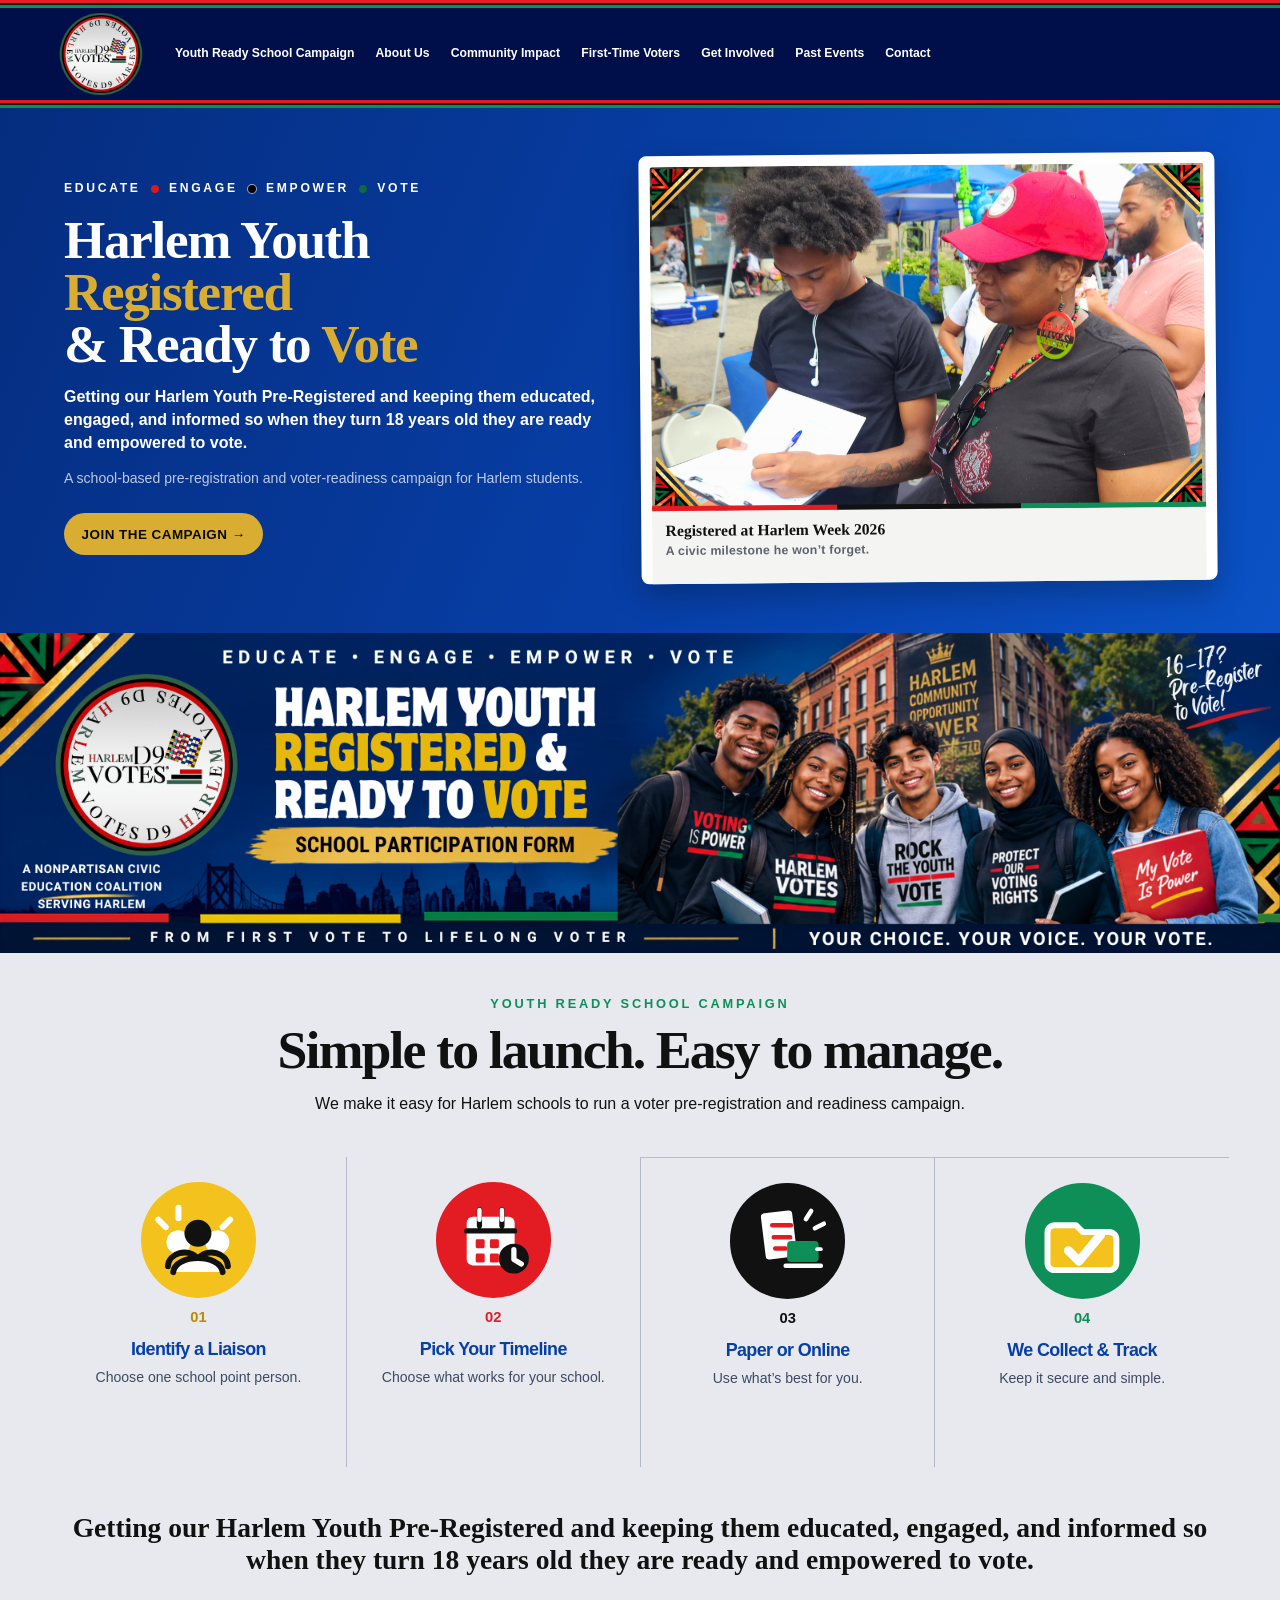
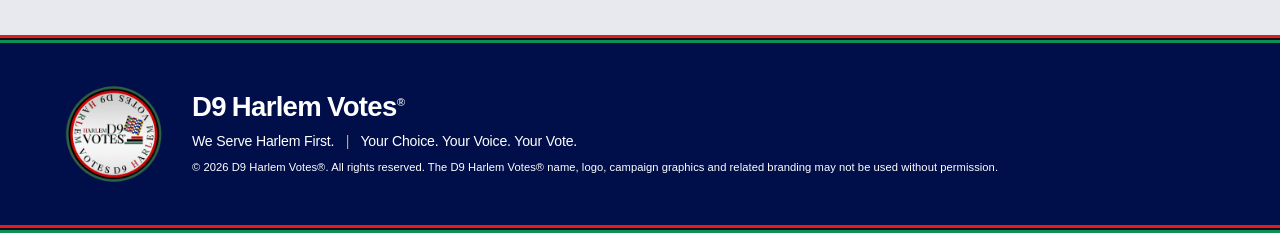
==== about-us-index.html @ 49ecb5e7 "Add files via upload lock: finalize About Us page copy" ====
<!DOCTYPE html>

<html lang="en">
<head>
<meta charset="utf-8"/>
<meta content="width=device-width, initial-scale=1.0" name="viewport"/>
<meta content="D9 Harlem Votes® — Harlem Youth Registered &amp; Ready To Vote campaign, school resources, first-time voter information, voter education, community impact and civic engagement in Harlem." name="description"/>
<title>D9 Harlem Votes® | Harlem Youth Registered &amp; Ready To Vote</title>
<style>
    :root {
      --d9-blue: #000f4a;
      --d9-blue-deep: #000f4a;
      --d9-blue-bright: #000f4a;
      --d9-red: #e31c24;
      --d9-green: #0e8f58;
      --d9-black: #111111;
      --d9-gold: #f3c21c;
      --d9-cream: #f7f5f0;
      --d9-white: #ffffff;
    }

    body {
      background: var(--d9-blue-deep);
    }

    /* Keep the name from appearing as blue text */
    .brand-wordmark,
    .hero-wordmark,
    .site-footer strong,
    .contact-section h2 {
      color: var(--d9-white);
    }

    .brand-wordmark .brand-red { color: var(--d9-red) !important; }
    .brand-wordmark .brand-green { color: var(--d9-green) !important; }
    .brand-wordmark .brand-black {
      color: var(--d9-black) !important;
      text-shadow:
        1px 0 0 var(--d9-white),
        -1px 0 0 var(--d9-white),
        0 1px 0 var(--d9-white),
        0 -1px 0 var(--d9-white);
    }

    .hero-wordmark .brand-black,
    .site-footer .brand-wordmark .brand-black,
    .contact-section .brand-wordmark .brand-black {
      color: var(--d9-white) !important;
      text-shadow: none;
    }

    /* Navigation should feel connected to the campaign frame */
    .site-nav {
      background: var(--d9-blue-deep);
      border: 0;
      box-shadow: 0 8px 18px rgba(0, 0, 0, 0.22);
    }

    .site-nav .nav-inner {
      max-width: 1280px;
    }

    .site-nav .brand-link img {
      width: clamp(64px, 7vw, 92px);
      height: auto;
    }

    .site-nav .brand-wordmark,
    .site-nav .nav-links a {
      color: var(--d9-white) !important;
    }

    .site-nav .nav-links a:hover,
    .nav-links a[aria-current="page"] {
      color: var(--d9-gold) !important;
    }

    .nav-links a[aria-current="page"] {
      font-weight: 900;
      text-decoration: underline;
      text-underline-offset: 0.35em;
      text-decoration-thickness: 3px;
    }

    .nav-join {
      background: var(--d9-red) !important;
      color: var(--d9-white) !important;
      border: 2px solid var(--d9-white);
    }

    /* Tab-style page behavior: show one major section group at a time */
    body.tabbed-site main > section.section[hidden],
    body.tabbed-site header.hero[hidden] {
      display: none !important;
    }

    body.tabbed-site main {
      min-height: 55vh;
    }

    /* Hero: bigger logo and bigger image, less empty white space */
    .hero {
      color: var(--d9-white);
      background:
        radial-gradient(circle at 65% 34%, rgba(14, 143, 88, 0.16), transparent 34%),
        radial-gradient(circle at 20% 15%, rgba(243, 194, 28, 0.12), transparent 26%),
        linear-gradient(180deg, var(--d9-blue-bright) 0%, var(--d9-blue) 60%, var(--d9-blue-deep) 100%);
      border-bottom: 6px solid var(--d9-red);
    }

    .hero-inner {
      max-width: 1280px;
      grid-template-columns: minmax(0, 0.85fr) minmax(420px, 1.15fr);
      gap: clamp(1.5rem, 4vw, 3rem);
      align-items: center;
      padding-top: clamp(2rem, 4vw, 4rem);
      padding-bottom: clamp(2rem, 4vw, 4rem);
    }

    .hero-brand {
      align-items: center;
      gap: 1.1rem;
    }

    .hero-logo {
      width: clamp(118px, 13vw, 190px) !important;
      height: auto;
      filter: drop-shadow(0 10px 18px rgba(0,0,0,0.28));
    }

    .org-name,
    .org-description,
    .eyebrow,
    .hero-summary,
    .deadline-row,
    .campaign-tagline {
      color: var(--d9-white) !important;
    }

    .hero h1 {
      color: var(--d9-white);
      font-size: clamp(3rem, 6.8vw, 6rem);
      line-height: 0.92;
      text-shadow: 0 3px 0 rgba(0,0,0,0.28);
    }

    .hero h1 span {
      color: var(--d9-gold);
    }

    .hero-photo-shell {
      min-height: clamp(360px, 42vw, 610px);
    }

    .hero-photo-wrap {
      min-height: clamp(340px, 40vw, 590px);
      border: 8px solid var(--d9-white);
      box-shadow:
        0 0 0 5px var(--d9-gold),
        0 18px 38px rgba(0,0,0,0.28);
      overflow: hidden;
    }

    .hero-photo-wrap img {
      width: 100%;
      height: 100%;
      min-height: clamp(340px, 40vw, 590px);
      object-fit: cover;
      object-position: center;
    }

    .hero-note {
      border: 3px solid var(--d9-white);
      background: var(--d9-black);
      color: var(--d9-white);
    }

    .hero-motto {
      color: var(--d9-white);
      background: var(--d9-blue-deep);
      border-top: 5px solid var(--d9-green);
      border-bottom: 5px solid var(--d9-red);
      font-size: clamp(1rem, 1.6vw, 1.4rem);
      letter-spacing: 0.18em;
    }

    /* Shared bold launch bands */
    .school-section,
    .first-voter {
      background: var(--d9-cream);
    }

    .school-section .section-inner,
    .first-voter .section-inner,
    .recognition-section .section-inner {
      max-width: 1280px;
    }

    .school-launch-band,
    .voter-launch-band {
      position: relative;
      overflow: hidden;
      margin: 0.5rem 0 2rem;
      padding: clamp(1.25rem, 2.5vw, 2rem) clamp(1rem, 3vw, 2.2rem) clamp(1.6rem, 3vw, 2.4rem);
      color: var(--d9-white);
      background:
        radial-gradient(circle at 25% 30%, rgba(29, 86, 165, 0.48), transparent 38%),
        radial-gradient(circle at 70% 62%, rgba(0, 0, 0, 0.22), transparent 42%),
        linear-gradient(180deg, var(--d9-blue-bright) 0%, var(--d9-blue) 100%);
      border-top: 6px solid var(--d9-red);
      border-bottom: 6px solid var(--d9-green);
      box-shadow: 0 22px 44px rgba(8, 46, 111, 0.18);
    }

    .school-launch-band::before,
    .school-launch-band::after,
    .voter-launch-band::before,
    .voter-launch-band::after {
      content: "";
      position: absolute;
      left: 0;
      right: 0;
      height: 5px;
      pointer-events: none;
    }

    .school-launch-band::before,
    .voter-launch-band::before {
      top: 42px;
      background: var(--d9-green);
    }

    .school-launch-band::after,
    .voter-launch-band::after {
      bottom: 24px;
      background: var(--d9-red);
      box-shadow: 0 16px 0 var(--d9-green);
    }

    .launch-motto {
      position: relative;
      z-index: 1;
      text-align: center;
      margin: 0 0 clamp(2rem, 4vw, 3rem);
      color: var(--d9-white);
      font-weight: 900;
      font-size: clamp(1rem, 1.6vw, 1.35rem);
      line-height: 1;
      letter-spacing: 0.16em;
      text-transform: uppercase;
    }

    .launch-heading {
      position: relative;
      z-index: 1;
      max-width: 78rem;
      margin: 0 0 clamp(1.8rem, 3vw, 2.35rem);
    }

    .launch-kicker {
      margin: 0 0 0.45rem;
      color: rgba(255, 255, 255, 0.95);
      font-weight: 900;
      font-size: clamp(1.05rem, 1.7vw, 1.45rem);
      letter-spacing: 0.18em;
      text-transform: uppercase;
    }

    .launch-heading h2 {
      position: relative;
      display: inline-block;
      margin: 0;
      color: var(--d9-white);
      font-family: Georgia, "Times New Roman", serif;
      font-weight: 900;
      font-size: clamp(3.05rem, 7vw, 5.9rem);
      line-height: 0.94;
      letter-spacing: -0.045em;
      text-shadow: 0 3px 0 rgba(0, 0, 0, 0.22);
      text-wrap: balance;
    }

    .launch-heading h2::after {
      content: "";
      display: block;
      width: min(310px, 34vw);
      height: 10px;
      margin: 0.35rem auto 0;
      border-radius: 999px;
      background: var(--d9-gold);
      transform: rotate(-2deg);
    }

    .launch-subhead {
      position: relative;
      z-index: 1;
      margin: -1.25rem 0 1.75rem;
      max-width: 52rem;
      color: rgba(255,255,255,0.95);
      font-size: clamp(1.05rem, 1.7vw, 1.35rem);
      line-height: 1.35;
    }

    .launch-steps-row {
      position: relative;
      z-index: 1;
      display: grid;
      grid-template-columns: repeat(4, minmax(0, 1fr));
      gap: clamp(1rem, 2.2vw, 2rem);
      align-items: start;
    }

    .launch-step {
      min-width: 0;
      text-align: center;
      display: flex;
      flex-direction: column;
      align-items: center;
      color: var(--d9-white);
      text-decoration: none;
    }

    a.launch-step:hover h3,
    a.launch-step:focus h3 {
      color: var(--d9-gold);
    }

    .launch-icon-wrap {
      position: relative;
      width: clamp(150px, 17vw, 220px);
      height: clamp(150px, 17vw, 220px);
      margin-bottom: 0.55rem;
    }

    .launch-icon-circle {
      width: 100%;
      height: 100%;
      border-radius: 999px;
      display: flex;
      align-items: center;
      justify-content: center;
      border: clamp(7px, 0.8vw, 11px) solid var(--d9-white);
      box-shadow:
        0 0 0 3px rgba(255, 255, 255, 0.18),
        0 14px 28px rgba(0, 0, 0, 0.28);
    }

    .launch-icon-circle svg {
      width: 78%;
      height: 78%;
      overflow: visible;
    }

    .launch-icon-circle .stroke-white,
    .launch-icon-circle .stroke-black,
    .launch-icon-circle .stroke-red,
    .launch-icon-circle .stroke-green,
    .launch-icon-circle .stroke-gold {
      fill: none;
      stroke-linecap: round;
      stroke-linejoin: round;
    }

    .launch-icon-circle .stroke-white { stroke: var(--d9-white); }
    .launch-icon-circle .stroke-black { stroke: var(--d9-black); }
    .launch-icon-circle .stroke-red { stroke: var(--d9-red); }
    .launch-icon-circle .stroke-green { stroke: var(--d9-green); }
    .launch-icon-circle .stroke-gold { stroke: var(--d9-gold); }
    .launch-icon-circle .fill-white { fill: var(--d9-white); }
    .launch-icon-circle .fill-black { fill: var(--d9-black); }
    .launch-icon-circle .fill-red { fill: var(--d9-red); }
    .launch-icon-circle .fill-green { fill: var(--d9-green); }
    .launch-icon-circle .fill-gold { fill: var(--d9-gold); }
    .launch-icon-circle .fill-blue { fill: var(--d9-blue); }

    .launch-step.gold .launch-icon-circle { background: var(--d9-gold); }
    .launch-step.red .launch-icon-circle { background: var(--d9-red); }
    .launch-step.black .launch-icon-circle { background: var(--d9-black); }
    .launch-step.green .launch-icon-circle { background: var(--d9-green); }

    .launch-icon-burst {
      position: absolute;
      inset: -16px;
      pointer-events: none;
    }

    .launch-icon-burst span {
      position: absolute;
      display: block;
      width: clamp(22px, 3vw, 36px);
      height: clamp(7px, 0.8vw, 11px);
      border-radius: 999px;
      background: var(--d9-white);
    }

    .launch-step.gold .launch-icon-burst span,
    .launch-step.green .launch-icon-burst span {
      background: var(--d9-gold);
    }

    .launch-step.red .launch-icon-burst span {
      background: #ff3434;
    }

    .launch-step.black .launch-icon-burst span {
      background: var(--d9-white);
    }

    .launch-icon-burst span:nth-child(1) { left: -3%; top: 22%; transform: rotate(48deg); }
    .launch-icon-burst span:nth-child(2) { right: -2%; top: 28%; transform: rotate(-52deg); }
    .launch-icon-burst span:nth-child(3) { right: 3%; bottom: 12%; transform: rotate(45deg); }

    .launch-step-number {
      display: inline-flex;
      align-items: center;
      justify-content: center;
      min-width: clamp(62px, 6vw, 86px);
      padding: 0.35rem 0.8rem;
      margin: 0 0 0.65rem;
      border-radius: 999px;
      border: 5px solid var(--d9-white);
      color: var(--d9-white);
      font-weight: 950;
      font-size: clamp(1.15rem, 2.1vw, 1.85rem);
      line-height: 1;
      box-shadow: 0 8px 18px rgba(0, 0, 0, 0.24);
    }

    .launch-step.gold .launch-step-number { background: var(--d9-gold); color: var(--d9-black); }
    .launch-step.red .launch-step-number { background: var(--d9-red); color: var(--d9-white); }
    .launch-step.black .launch-step-number { background: var(--d9-black); color: var(--d9-white); }
    .launch-step.green .launch-step-number { background: var(--d9-green); color: var(--d9-white); }

    .launch-step h3 {
      margin: 0 0 0.35rem;
      color: var(--d9-white);
      font-weight: 950;
      font-size: clamp(1.55rem, 2.6vw, 2.35rem);
      line-height: 1.04;
      letter-spacing: -0.035em;
      text-shadow: 0 2px 0 rgba(0, 0, 0, 0.22);
      text-wrap: balance;
    }

    .launch-step p {
      margin: 0;
      max-width: 16rem;
      color: rgba(255, 255, 255, 0.97);
      font-size: clamp(1.02rem, 1.35vw, 1.32rem);
      line-height: 1.25;
      text-wrap: balance;
    }

    .launch-action {
      display: inline-block;
      margin-top: 0.65rem;
      color: var(--d9-gold);
      font-weight: 900;
      font-size: 1rem;
    }

    /* Secondary school details: icon-first, same family as the approved launch badges */
    .school-methods-band {
      position: relative;
      overflow: hidden;
      margin: 2rem 0 1.4rem;
      padding: clamp(1rem, 2vw, 1.35rem);
      background:
        linear-gradient(90deg, var(--d9-red) 0 33%, var(--d9-black) 33% 66%, var(--d9-green) 66% 100%) top / 100% 6px no-repeat,
        linear-gradient(180deg, var(--d9-blue-bright) 0%, var(--d9-blue) 100%);
      border: 3px solid var(--d9-white);
      box-shadow: 0 16px 30px rgba(8, 46, 111, 0.16);
      color: var(--d9-white);
    }

    .school-methods-heading {
      display: flex;
      align-items: end;
      justify-content: space-between;
      gap: 1rem;
      margin: 0.4rem 0 1.1rem;
    }

    .school-methods-heading p {
      margin: 0;
      color: var(--d9-white);
    }

    .school-methods-heading .mini-label {
      color: var(--d9-gold);
    }

    .school-methods-heading h3 {
      margin: 0.2rem 0 0;
      color: var(--d9-white);
      font-size: clamp(1.5rem, 3vw, 2.35rem);
      line-height: 1;
    }

    .school-methods-grid {
      display: grid;
      grid-template-columns: repeat(2, minmax(0, 1fr));
      gap: 1rem;
    }

    .school-method-card {
      display: grid;
      grid-template-columns: auto minmax(0, 1fr);
      align-items: center;
      gap: 1rem;
      padding: 1rem;
      border-radius: 22px;
      background: rgba(255, 255, 255, 0.08);
      border: 2px solid rgba(255, 255, 255, 0.32);
      color: var(--d9-white);
    }

    .school-method-card .mini-label,
    .school-method-card h3,
    .school-method-card p {
      color: var(--d9-white);
    }

    .school-method-card .mini-label {
      margin-bottom: 0.25rem;
      color: var(--d9-gold);
    }

    .school-method-card h3 {
      margin-bottom: 0.25rem;
      font-size: clamp(1.25rem, 2vw, 1.7rem);
    }

    .school-method-card p {
      margin: 0;
      line-height: 1.32;
      font-size: 1rem;
    }

    .school-method-card .inline-link {
      display: inline-block;
      margin-top: 0.45rem;
      color: var(--d9-gold) !important;
      font-weight: 900;
    }

    .mini-badge {
      width: clamp(82px, 8vw, 108px);
      height: clamp(82px, 8vw, 108px);
      flex: 0 0 auto;
      border-radius: 999px;
      display: flex;
      align-items: center;
      justify-content: center;
      border: 6px solid var(--d9-white);
      box-shadow:
        0 0 0 3px rgba(255, 255, 255, 0.15),
        0 10px 20px rgba(0, 0, 0, 0.22);
    }

    .mini-badge svg {
      width: 74%;
      height: 74%;
      overflow: visible;
    }

    .mini-badge.gold { background: var(--d9-gold); }
    .mini-badge.red { background: var(--d9-red); }
    .mini-badge.black { background: var(--d9-black); }
    .mini-badge.green { background: var(--d9-green); }

    .mini-badge .stroke-white,
    .mini-badge .stroke-black,
    .mini-badge .stroke-red,
    .mini-badge .stroke-green,
    .mini-badge .stroke-gold {
      fill: none;
      stroke-linecap: round;
      stroke-linejoin: round;
    }

    .mini-badge .stroke-white { stroke: var(--d9-white); }
    .mini-badge .stroke-black { stroke: var(--d9-black); }
    .mini-badge .stroke-red { stroke: var(--d9-red); }
    .mini-badge .stroke-green { stroke: var(--d9-green); }
    .mini-badge .stroke-gold { stroke: var(--d9-gold); }
    .mini-badge .fill-white { fill: var(--d9-white); }
    .mini-badge .fill-black { fill: var(--d9-black); }
    .mini-badge .fill-red { fill: var(--d9-red); }
    .mini-badge .fill-green { fill: var(--d9-green); }
    .mini-badge .fill-gold { fill: var(--d9-gold); }

    .basics-badge-strip {
      margin: 1rem 0 0;
      padding-top: 1rem;
      border-top: 2px solid rgba(255,255,255,0.24);
    }

    .basics-badge-strip h4 {
      margin: 0 0 0.85rem;
      color: var(--d9-white);
      font-size: clamp(1.15rem, 2vw, 1.55rem);
    }

    .basics-badge-grid {
      display: grid;
      grid-template-columns: repeat(6, minmax(0, 1fr));
      gap: 0.75rem;
    }

    .basics-badge {
      text-align: center;
      color: var(--d9-white);
    }

    .basics-badge .mini-badge {
      width: clamp(66px, 6.5vw, 86px);
      height: clamp(66px, 6.5vw, 86px);
      margin: 0 auto 0.45rem;
      border-width: 5px;
    }

    .basics-badge b {
      display: block;
      margin: 0;
      color: var(--d9-white);
      font-size: clamp(0.86rem, 1.2vw, 1rem);
      line-height: 1.1;
    }

    .basics-badge span {
      display: block;
      margin-top: 0.15rem;
      color: rgba(255,255,255,0.88);
      font-size: 0.78rem;
      line-height: 1.18;
    }

    .toolkit-asset-card,
    .training-card {
      border-top-width: 8px;
    }

    .toolkit-icon {
      display: inline-flex;
      width: 76px;
      height: 76px;
      align-items: center;
      justify-content: center;
      margin-bottom: 0.75rem;
      border-radius: 999px;
      border: 5px solid var(--d9-white);
      background: var(--d9-blue);
      color: var(--d9-white);
      box-shadow: 0 0 0 3px var(--d9-gold);
      font-size: 2.2rem;
      line-height: 1;
    }

    .training-points.icon-points {
      display: grid;
      grid-template-columns: repeat(2, minmax(0, 1fr));
      gap: 0.55rem;
      padding: 0;
      list-style: none;
    }

    .training-points.icon-points li {
      display: flex;
      gap: 0.45rem;
      align-items: flex-start;
      margin: 0;
    }

    .training-points.icon-points li::before {
      content: "●";
      color: var(--d9-gold);
      font-size: 0.85rem;
      line-height: 1.5;
    }

    .contact-card {
      display: grid;
      grid-template-columns: auto minmax(0, 1fr);
      gap: 0.75rem;
      align-items: center;
    }

    .contact-card::before {
      content: "★";
      display: inline-flex;
      align-items: center;
      justify-content: center;
      width: 38px;
      height: 38px;
      border-radius: 999px;
      border: 3px solid var(--d9-white);
      background: var(--d9-gold);
      color: var(--d9-black);
      font-size: 1rem;
      line-height: 1;
    }

    .contact-card.contact-red::before { background: var(--d9-red); color: var(--d9-white); }
    .contact-card.contact-green::before { content: "✓"; background: var(--d9-green); color: var(--d9-white); }
    .contact-card.contact-gold::before { content: "✦"; background: var(--d9-gold); color: var(--d9-black); }

    @media (max-width: 980px) {
      .school-methods-grid {
        grid-template-columns: 1fr;
      }

      .basics-badge-grid {
        grid-template-columns: repeat(3, minmax(0, 1fr));
      }
    }

    @media (max-width: 720px) {
      .school-methods-heading {
        display: block;
      }

      .school-method-card {
        grid-template-columns: 1fr;
        justify-items: center;
        text-align: center;
      }

      .basics-badge-grid,
      .training-points.icon-points {
        grid-template-columns: repeat(2, minmax(0, 1fr));
      }
    }

    /* Mature recognition / awards treatment */
    .recognition-section {
      background: var(--d9-blue-deep);
      color: var(--d9-white);
      border-top: 6px solid var(--d9-red);
      border-bottom: 6px solid var(--d9-green);
    }

    .recognition-section .kicker,
    .recognition-section h2,
    .recognition-section p {
      color: var(--d9-white);
    }

    .recognition-section .section-title {
      max-width: 850px;
    }

    .award-grid {
      gap: 1.4rem;
    }

    .award-card {
      background: rgba(255,255,255,0.06);
      border: 2px solid rgba(255,255,255,0.22);
      border-top: 8px solid var(--d9-gold);
      box-shadow: 0 18px 34px rgba(0,0,0,0.25);
    }

    .award-card img {
      border-bottom: 4px solid var(--d9-white);
    }

    .award-card figcaption {
      color: var(--d9-white);
      font-weight: 900;
      font-size: 1.05rem;
      padding: 1rem;
    }

    /* Contact and footer inherit the site-wide navy page background. */
    .contact-section,
    .site-footer {
      background: transparent;
      color: var(--d9-white);
      border-top: 0;
    }

    .contact-section .kicker,
    .contact-section h2,
    .contact-section p,
    .site-footer,
    .site-footer p,
    .site-footer small,
    .site-footer strong {
      color: var(--d9-white) !important;
    }

    .contact-email a {
      color: var(--d9-gold) !important;
      font-weight: 900;
    }

    .contact-card {
      background: rgba(255,255,255,0.08) !important;
      border: 1px solid rgba(255,255,255,0.18);
      border-top-width: 6px;
      color: var(--d9-white);
    }

    .contact-card span,
    .contact-card strong {
      color: var(--d9-white) !important;
    }

    .site-footer {
      border-top: 6px solid var(--d9-white);
    }

    .site-footer .footer-inner {
      max-width: 1280px;
      gap: 1.25rem;
      align-items: center;
    }

    .site-footer img {
      width: clamp(95px, 10vw, 150px) !important;
      height: auto;
      filter: drop-shadow(0 0 0 var(--d9-white)) drop-shadow(0 8px 12px rgba(0,0,0,0.4));
    }

    .site-footer strong {
      display: block;
      font-size: clamp(1.35rem, 2.4vw, 2rem);
      line-height: 1.1;
      font-weight: 400 !important;
    }

    .site-footer p {
      color: var(--d9-gold) !important;
      font-weight: 900;
      font-size: 1.05rem;
    }

    @media (max-width: 980px) {
      .hero-inner {
        grid-template-columns: 1fr;
      }

      .launch-steps-row,
      .compact-basics {
        grid-template-columns: repeat(2, minmax(0, 1fr));
      }
    }

    @media (max-width: 720px) {
      .site-nav .brand-link img {
        width: 64px;
      }

      .school-launch-band,
      .voter-launch-band {
        padding: 1rem 0.9rem 1.65rem;
      }

      .school-launch-band::before,
      .voter-launch-band::before { top: 34px; }

      .launch-motto {
        font-size: 0.8rem;
        letter-spacing: 0.11em;
        margin-bottom: 1.4rem;
      }

      .launch-heading h2 {
        font-size: clamp(2.35rem, 12vw, 3.55rem);
      }

      .launch-subhead {
        margin-top: -0.75rem;
      }

      .launch-steps-row,
      .school-options.compact-school-options,
      .compact-basics {
        grid-template-columns: 1fr;
      }

      .launch-step p {
        max-width: 18rem;
      }
    }

    /* Footer/header service line correction: gold is accent only */
    .site-footer p {
      color: var(--d9-white) !important;
      font-weight: 800;
      font-size: 1.05rem;
    }

    .site-footer .footer-service,
    .site-footer .footer-motto {
      color: var(--d9-white) !important;
    }

    .site-footer .footer-divider {
      color: var(--d9-gold) !important;
      font-weight: 950;
      padding: 0 0.35rem;
    }


    /* Professional page pass: Community Impact style, no continuous scroll */
    .site-nav {
      background: var(--d9-blue-deep) !important;
      border: 0 !important;
    }

    .site-nav .nav-inner {
      max-width: 1280px;
      gap: 1.2rem;
    }

    .standard-logo-link {
      background: transparent !important;
      box-shadow: none !important;
      border: 0 !important;
      padding: 0 !important;
    }

    .standard-logo-link img,
    .site-footer img {
      background: transparent !important;
      border: 0 !important;
      box-shadow: none !important;
      filter: none !important;
    }

    .site-nav .brand-link img {
      width: clamp(76px, 7vw, 110px) !important;
      height: auto;
    }

    .nav-links {
      align-items: center;
      gap: clamp(0.7rem, 1.2vw, 1.15rem);
    }

    .nav-links .nav-join {
      order: -1;
      margin-right: clamp(0.4rem, 1vw, 0.9rem);
      padding: 0.82rem 1.08rem;
      background: var(--d9-red) !important;
      color: var(--d9-white) !important;
      border: 3px solid var(--d9-white);
      border-radius: 10px;
      box-shadow: 0 0 0 3px var(--d9-gold), 0 10px 18px rgba(0,0,0,0.24);
      font-weight: 950;
      text-decoration: none !important;
    }

    .nav-links .nav-join:hover,
    .nav-links .nav-join:focus {
      background: var(--d9-green) !important;
      color: var(--d9-white) !important;
    }

    .professional-page {
      background:
        radial-gradient(circle at 14% 18%, rgba(10, 59, 140, 0.72), transparent 34%),
        radial-gradient(circle at 86% 58%, rgba(8, 46, 111, 0.9), transparent 40%),
        linear-gradient(180deg, var(--d9-blue) 0%, var(--d9-blue-deep) 100%) !important;
      color: var(--d9-white) !important;
      border-top: 6px solid var(--d9-red);
      border-bottom: 6px solid var(--d9-green);
    }

    .professional-page .section-inner {
      max-width: 1280px;
    }

    .professional-page .kicker,
    .professional-page h2,
    .professional-page h3,
    .professional-page h4,
    .professional-page p,
    .professional-page li,
    .professional-page strong,
    .professional-page span {
      color: var(--d9-white);
    }

    .professional-page .kicker {
      color: var(--d9-gold) !important;
      letter-spacing: 0.18em;
    }

    .pro-title {
      font-family: Georgia, "Times New Roman", serif;
      font-weight: 900;
      font-size: clamp(3.1rem, 6.4vw, 5.6rem);
      line-height: 0.95;
      letter-spacing: -0.04em;
      text-shadow: 0 3px 0 rgba(0,0,0,0.28);
    }.pro-title::after {
      content: "";
      display: block;
      width: min(250px, 30vw);
      height: 8px;
      margin-top: 0.55rem;
      border-radius: 999px;
      background: var(--d9-gold);
    }

    .pro-copy {
      color: rgba(255,255,255,0.9) !important;
      font-size: clamp(1.05rem, 1.6vw, 1.3rem);
      line-height: 1.38;
    }

    .pro-frame {
      border: none;
      box-shadow: 0 8px 16px rgba(0,0,0,0.16);
      background: var(--d9-black);
      overflow: hidden;
    }

    .pro-frame img {
      display: block;
      width: 100%;
      height: 100%;
      object-fit: cover;
    }

    .brand-rule {
      display: grid;
      grid-template-columns: 1fr 1fr 1fr;
      gap: 4px;
      height: 9px;
      margin: 1.25rem 0;
      background: var(--d9-white);
    }

    .brand-rule span:nth-child(1) { background: var(--d9-red); }
    .brand-rule span:nth-child(2) {
      background: var(--d9-black);
      outline: 2px solid var(--d9-white);
      z-index: 1;
    }
    .brand-rule span:nth-child(3) { background: var(--d9-green); }

    /* First-Time Voters: locked professional direction with supplied photo */
    .first-voter-professional-grid {
      display: grid;
      grid-template-columns: minmax(0, 0.92fr) minmax(420px, 1.08fr);
      gap: clamp(2rem, 5vw, 4rem);
      align-items: center;
    }

    .first-voter-photo {
      min-height: clamp(450px, 52vw, 650px);
    }

    .first-voter-photo img {
      object-position: center center;
    }

    .voter-action-grid {
      display: grid;
      grid-template-columns: repeat(2, minmax(0, 1fr));
      gap: 0.9rem;
      margin-top: 1.45rem;
    }

    .voter-action-card {
      display: grid;
      grid-template-columns: auto minmax(0, 1fr) auto;
      gap: 0.8rem;
      align-items: center;
      padding: 1rem;
      background: rgba(255,255,255,0.08);
      border: 1px solid rgba(255,255,255,0.22);
      text-decoration: none;
      color: var(--d9-white);
      border-top: 6px solid var(--d9-red);
    }

    .voter-action-card:nth-child(2) { border-top-color: var(--d9-green); }
    .voter-action-card:nth-child(3) { border-top-color: var(--d9-black); }
    .voter-action-card:nth-child(4) { border-top-color: var(--d9-gold); }

    .voter-action-card .step-num {
      color: var(--d9-gold);
      font-family: Georgia, "Times New Roman", serif;
      font-size: 2.15rem;
      font-weight: 900;
      line-height: 1;
    }

    .voter-action-card strong {
      display: block;
      color: var(--d9-white);
      font-size: 1.03rem;
      line-height: 1.15;
    }

    .voter-action-card span.arrow {
      color: var(--d9-white);
      font-size: 1.9rem;
    }

    .voter-action-card:hover strong,
    .voter-action-card:focus strong {
      color: var(--d9-gold);
    }

    /* Voter Registration Training: professional training banner, no stock photo */
    .training-professional-grid {
      display: grid;
      grid-template-columns: minmax(0, 0.95fr) minmax(400px, 1.05fr);
      gap: clamp(2rem, 5vw, 4rem);
      align-items: center;
    }

    .training-banner-frame {
      background: var(--d9-blue-deep);
      border: 5px solid var(--d9-white);
      box-shadow:
        0 0 0 5px var(--d9-gold),
        0 18px 34px rgba(0,0,0,0.28);
      padding: 0;
      overflow: hidden;
    }

    .training-banner-frame img {
      display: block;
      width: 100%;
      height: auto;
    }

    .training-module-grid {
      display: grid;
      grid-template-columns: repeat(2, minmax(0, 1fr));
      gap: 0.8rem;
      margin-top: 1.2rem;
    }

    .training-module {
      padding: 1rem;
      min-height: 105px;
      background: rgba(255,255,255,0.08);
      border: 1px solid rgba(255,255,255,0.22);
      border-top: 6px solid var(--d9-red);
    }

    .training-module:nth-child(2) { border-top-color: var(--d9-green); }
    .training-module:nth-child(3) { border-top-color: var(--d9-black); }
    .training-module:nth-child(4) { border-top-color: var(--d9-gold); }

    .training-module b {
      display: block;
      color: var(--d9-gold);
      font-family: Georgia, "Times New Roman", serif;
      font-size: 2rem;
      line-height: 1;
      margin-bottom: 0.35rem;
    }

    .training-module span {
      display: block;
      color: var(--d9-white);
      font-weight: 850;
      line-height: 1.15;
    }

    .training-request-row {
      display: flex;
      flex-wrap: wrap;
      gap: 1rem;
      align-items: center;
      margin-top: 1.35rem;
    }

    .training-request-row .btn {
      border: 2px solid var(--d9-white);
      box-shadow: 0 0 0 3px var(--d9-gold);
    }

    .training-request-row p {
      margin: 0;
      color: rgba(255,255,255,0.86) !important;
    }

    .curriculum-details.pro-details {
      margin-top: 1.2rem;
      background: rgba(255,255,255,0.07);
      border: 1px solid rgba(255,255,255,0.25);
      border-top: 5px solid var(--d9-green);
      color: var(--d9-white);
    }

    .curriculum-details.pro-details summary {
      color: var(--d9-white);
      font-weight: 900;
      cursor: pointer;
      padding: 1rem;
    }

    .curriculum-details.pro-details ul {
      margin: 0;
      padding: 0 1.2rem 1rem 2rem;
    }

    /* About Us: restore story, photos, history, and accordions */
    .about-section.professional-page {
      padding-bottom: 0;
    }

    .about-hero-grid {
      display: grid;
      grid-template-columns: minmax(380px, 0.9fr) minmax(0, 1.1fr);
      gap: clamp(2rem, 5vw, 4rem);
      align-items: center;
      margin-bottom: 3rem;
    }

    .about-main-photo {
      min-height: clamp(430px, 46vw, 610px);
    }

    .leadership-mini.pro-leadership-mini {
      display: grid;
      grid-template-columns: repeat(2, minmax(0, 1fr));
      gap: 0.9rem;
      margin-top: 1.25rem;
    }

    .leadership-mini.pro-leadership-mini div {
      padding: 1rem;
      background: rgba(255,255,255,0.08);
      border: 1px solid rgba(255,255,255,0.23);
      border-left: 6px solid var(--d9-green);
    }

    .leadership-mini.pro-leadership-mini div:nth-child(2) {
      border-left-color: var(--d9-red);
    }

    .leadership-mini.pro-leadership-mini span {
      display: block;
      color: var(--d9-gold) !important;
      font-size: 0.76rem;
      letter-spacing: 0.12em;
      text-transform: uppercase;
      margin-bottom: 0.25rem;
    }

    .leadership-mini.pro-leadership-mini strong {
      color: var(--d9-white) !important;
      font-size: 1.05rem;
    }

    .history-feature.pro-history-feature {
      display: grid;
      grid-template-columns: minmax(0, 1fr) minmax(360px, 0.88fr);
      gap: clamp(2rem, 5vw, 4rem);
      align-items: center;
      padding-top: 2.8rem;
      padding-bottom: 2.8rem;
      border-top: 6px solid var(--d9-red);
      border-bottom: 6px solid var(--d9-green);
    }

    .history-feature.pro-history-feature .history-copy {
      color: var(--d9-white);
    }

    .history-feature.pro-history-feature h3 {
      color: var(--d9-white);
      font-family: Georgia, "Times New Roman", serif;
      font-size: clamp(2.1rem, 4vw, 3.5rem);
      line-height: 1.02;
      margin-bottom: 1rem;
    }

    .history-photo.pro-frame {
      min-height: 350px;
    }

    .history-photo.pro-frame p {
      padding: 0.75rem 0.85rem;
      margin: 0;
      background: rgba(0,0,0,0.72);
      color: rgba(255,255,255,0.82) !important;
      font-size: 0.84rem;
    }

    .member-accordions.pro-member-accordions {
      padding-top: 2.2rem;
      padding-bottom: 3.2rem;
    }

    .member-accordions.pro-member-accordions details {
      background: rgba(255,255,255,0.08);
      border: 1px solid rgba(255,255,255,0.26);
      border-left: 6px solid var(--d9-gold);
      margin-bottom: 0.8rem;
      color: var(--d9-white);
    }

    .member-accordions.pro-member-accordions summary {
      color: var(--d9-white);
      font-weight: 900;
      padding: 1rem;
      cursor: pointer;
    }

    .member-accordions.pro-member-accordions summary span {
      color: var(--d9-gold) !important;
    }

    .member-accordions.pro-member-accordions .people-list {
      padding: 0 1rem 1rem;
    }

    .member-accordions.pro-member-accordions .people-list li {
      border-top: 1px solid rgba(255,255,255,0.18);
      padding: 0.75rem 0;
    }

    .member-accordions.pro-member-accordions .people-list strong {
      color: var(--d9-white) !important;
      font-size: 0.98rem;
    }

    .member-accordions.pro-member-accordions .people-list span {
      color: rgba(255,255,255,0.78) !important;
    }

    /* Contact: simple, standard, no photos, no bulky cards */
    .contact-section.professional-contact {
      background:
        radial-gradient(circle at 13% 20%, rgba(10, 59, 140, 0.62), transparent 35%),
        linear-gradient(180deg, var(--d9-blue) 0%, var(--d9-blue-deep) 100%) !important;
      color: var(--d9-white);
      border-top: 6px solid var(--d9-red);
      border-bottom: 6px solid var(--d9-green);
    }

    .contact-simple-grid {
      display: grid;
      grid-template-columns: minmax(300px, 0.82fr) minmax(0, 1fr);
      gap: clamp(2rem, 5vw, 4rem);
      align-items: start;
    }

    .contact-email-box {
      margin-top: 1.5rem;
      padding: 1.3rem 1.4rem;
      background: rgba(255,255,255,0.08);
      border-left: 7px solid var(--d9-gold);
      border-top: 1px solid rgba(255,255,255,0.24);
      border-right: 1px solid rgba(255,255,255,0.24);
      border-bottom: 1px solid rgba(255,255,255,0.24);
    }

    .contact-email-box .mini-label {
      color: var(--d9-gold) !important;
      margin-bottom: 0.4rem;
    }

    .contact-email-box a {
      color: var(--d9-white) !important;
      font-size: clamp(1.35rem, 2.4vw, 2rem);
      font-weight: 950;
      text-decoration-color: var(--d9-gold);
      overflow-wrap: anywhere;
    }

    .contact-simple-list {
      margin: 0;
      padding: 0;
      list-style: none;
      background: rgba(255,255,255,0.07);
      border: 1px solid rgba(255,255,255,0.24);
      border-top: 8px solid var(--d9-red);
    }

    .contact-simple-list li {
      display: grid;
      grid-template-columns: 86px minmax(0, 1fr);
      gap: 1rem;
      padding: 1rem 1.15rem;
      border-bottom: 1px solid rgba(255,255,255,0.16);
    }

    .contact-simple-list li:last-child {
      border-bottom: 0;
    }

    .contact-simple-list .role {
      color: var(--d9-gold) !important;
      font-size: 0.78rem;
      font-weight: 900;
      letter-spacing: 0.12em;
      text-transform: uppercase;
    }

    .contact-simple-list .person {
      color: var(--d9-white) !important;
      font-family: Georgia, "Times New Roman", serif;
      font-size: clamp(1.25rem, 2.1vw, 1.8rem);
      font-weight: 900;
      line-height: 1.05;
    }

    .contact-bottom-motto {
      margin-top: 2rem;
      padding-top: 1rem;
      border-top: 1px solid rgba(255,255,255,0.25);
      color: rgba(255,255,255,0.82) !important;
      letter-spacing: 0.18em;
      text-transform: uppercase;
      font-weight: 850;
    }

    .site-footer {
      background: transparent !important;
      border-top: 0;
    }

    .site-footer img {
      width: clamp(92px, 9vw, 135px) !important;
      height: auto;
    }

    .site-footer p,
    .site-footer .footer-service,
    .site-footer .footer-motto {
      color: var(--d9-white) !important;
    }

    .site-footer .footer-divider {
      color: var(--d9-gold) !important;
      font-weight: 950;
      padding: 0 0.35rem;
    }

    @media (max-width: 980px) {
      .first-voter-professional-grid,
      .training-professional-grid,
      .about-hero-grid,
      .history-feature.pro-history-feature,
      .contact-simple-grid {
        grid-template-columns: 1fr;
      }

      .first-voter-photo {
        min-height: 520px;
      }
    }

    @media (max-width: 720px) {
      .nav-links .nav-join {
        order: 0;
        margin-right: 0;
      }

      .voter-action-grid,
      .training-module-grid,
      .leadership-mini.pro-leadership-mini {
        grid-template-columns: 1fr;
      }

      .contact-simple-list li {
        grid-template-columns: 1fr;
        gap: 0.35rem;
      }

      .first-voter-photo {
        min-height: 480px;
      }
    }


    /* About page correction: dark-blue story page, readable history, visible accordions */
    .about-section.about-page-fixed {
      background:
        radial-gradient(circle at 14% 16%, rgba(10, 59, 140, 0.72), transparent 34%),
        radial-gradient(circle at 86% 54%, rgba(8, 46, 111, 0.9), transparent 40%),
        linear-gradient(180deg, var(--d9-blue) 0%, var(--d9-blue-deep) 100%) !important;
      color: var(--d9-white) !important;
      border-top: 6px solid var(--d9-red);
      border-bottom: 6px solid var(--d9-green);
    }

    .about-section.about-page-fixed .section-inner {
      max-width: 1280px;
    }

    .about-section.about-page-fixed .kicker,
    .about-section.about-page-fixed h2,
    .about-section.about-page-fixed h3,
    .about-section.about-page-fixed p,
    .about-section.about-page-fixed strong,
    .about-section.about-page-fixed summary,
    .about-section.about-page-fixed li {
      color: var(--d9-white) !important;
    }

    .about-section.about-page-fixed .kicker,
    .about-section.about-page-fixed .mini-label {
      color: var(--d9-gold) !important;
      letter-spacing: 0.18em;
    }

    .about-section.about-page-fixed .about-hero-grid {
      display: grid;
      grid-template-columns: minmax(390px, 0.92fr) minmax(0, 1.08fr);
      gap: clamp(2rem, 5vw, 4rem);
      align-items: center;
      margin-bottom: 3rem;
    }

    .about-section.about-page-fixed .about-photo {
      min-height: clamp(420px, 46vw, 590px);
      border: 6px solid var(--d9-white);
      box-shadow:
        0 0 0 5px var(--d9-gold),
        0 18px 34px rgba(0,0,0,0.28);
      background: var(--d9-black);
      overflow: hidden;
    }

    .about-section.about-page-fixed .about-photo img {
      width: 100%;
      height: 100%;
      object-fit: cover;
      object-position: center;
      display: block;
    }

    .about-section.about-page-fixed .about-copy h2 {
      font-family: Georgia, "Times New Roman", serif;
      font-weight: 900;
      font-size: clamp(3rem, 6.2vw, 5.4rem);
      line-height: 0.96;
      letter-spacing: -0.04em;
      text-shadow: 0 3px 0 rgba(0,0,0,0.28);
      margin-bottom: 1rem;
    }

    .about-section.about-page-fixed .about-copy h2::after,
    .about-section.about-page-fixed .history-copy h3::after,
    .about-section.about-page-fixed .accordion-heading h3::after {
      content: "";
      display: block;
      width: min(250px, 30vw);
      height: 8px;
      margin-top: 0.55rem;
      border-radius: 999px;
      background: var(--d9-gold);
    }

    .about-section.about-page-fixed .about-lead,
    .about-section.about-page-fixed .about-copy p,
    .about-section.about-page-fixed .history-copy p {
      color: rgba(255,255,255,0.92) !important;
      font-size: clamp(1.03rem, 1.5vw, 1.24rem);
      line-height: 1.42;
    }

    .about-section.about-page-fixed .leadership-mini {
      display: grid;
      grid-template-columns: repeat(2, minmax(0, 1fr));
      gap: 0.9rem;
      margin-top: 1.25rem;
    }

    .about-section.about-page-fixed .leadership-mini div {
      padding: 0.95rem 1rem;
      background: rgba(255,255,255,0.08);
      border: 1px solid rgba(255,255,255,0.24);
      border-left: 6px solid var(--d9-green);
    }

    .about-section.about-page-fixed .leadership-mini div:nth-child(2) {
      border-left-color: var(--d9-red);
    }

    .about-section.about-page-fixed .leadership-mini span {
      display: block;
      color: var(--d9-gold) !important;
      font-size: 0.78rem;
      letter-spacing: 0.12em;
      text-transform: uppercase;
      margin-bottom: 0.25rem;
    }

    .about-section.about-page-fixed .leadership-mini strong {
      font-size: 1.05rem;
    }

    .about-section.about-page-fixed .history-feature {
      display: grid;
      grid-template-columns: minmax(0, 1fr) minmax(360px, 0.86fr);
      gap: clamp(2rem, 5vw, 4rem);
      align-items: center;
      margin-top: 0;
      padding-top: 3rem;
      padding-bottom: 3rem;
      border-top: 6px solid var(--d9-red);
      border-bottom: 6px solid var(--d9-green);
      background: transparent !important;
    }

    .about-section.about-page-fixed .history-copy {
      background: rgba(255,255,255,0.07);
      border: 1px solid rgba(255,255,255,0.24);
      border-top: 8px solid var(--d9-red);
      padding: clamp(1.2rem, 2.4vw, 1.8rem);
      box-shadow: 0 16px 30px rgba(0,0,0,0.18);
    }

    .about-section.about-page-fixed .history-copy h3 {
      font-family: Georgia, "Times New Roman", serif;
      font-size: clamp(2.1rem, 4vw, 3.3rem);
      line-height: 1.02;
      margin-bottom: 1rem;
    }

    .about-section.about-page-fixed .history-photo {
      border: 6px solid var(--d9-white);
      box-shadow:
        0 0 0 5px var(--d9-gold),
        0 18px 34px rgba(0,0,0,0.28);
      background: var(--d9-black);
      overflow: hidden;
    }

    .about-section.about-page-fixed .history-photo img {
      width: 100%;
      display: block;
    }

    .about-section.about-page-fixed .history-photo p {
      margin: 0;
      padding: 0.78rem 0.9rem;
      background: rgba(0,0,0,0.74);
      color: rgba(255,255,255,0.86) !important;
      font-size: 0.84rem;
      line-height: 1.25;
    }

    .about-section.about-page-fixed .accordion-heading {
      margin: 0 0 1rem;
    }

    .about-section.about-page-fixed .accordion-heading h3 {
      font-family: Georgia, "Times New Roman", serif;
      font-size: clamp(2rem, 4vw, 3.2rem);
      line-height: 1.02;
      margin: 0;
    }

    .about-section.about-page-fixed .about-accordion-panel {
      padding-top: 2.6rem;
      padding-bottom: 3.4rem;
      background: transparent !important;
    }

    .about-section.about-page-fixed .about-accordion-panel details {
      margin-bottom: 0.85rem;
      background: rgba(255,255,255,0.08);
      border: 1px solid rgba(255,255,255,0.25);
      border-left: 7px solid var(--d9-gold);
      box-shadow: 0 12px 24px rgba(0,0,0,0.14);
    }

    .about-section.about-page-fixed .about-accordion-panel details:nth-of-type(2) {
      border-left-color: var(--d9-green);
    }

    .about-section.about-page-fixed .about-accordion-panel details:nth-of-type(3) {
      border-left-color: var(--d9-red);
    }

    .about-section.about-page-fixed .about-accordion-panel summary {
      cursor: pointer;
      padding: 1rem 1.15rem;
      font-weight: 900;
      font-size: 1.05rem;
    }

    .about-section.about-page-fixed .about-accordion-panel summary span {
      color: var(--d9-gold) !important;
      float: right;
      font-size: 0.9rem;
    }

    .about-section.about-page-fixed .people-list {
      padding: 0 1.15rem 1.15rem;
      margin: 0;
      list-style: none;
    }

    .about-section.about-page-fixed .people-list li {
      display: grid;
      grid-template-columns: minmax(170px, 0.38fr) minmax(0, 1fr);
      gap: 0.85rem;
      padding: 0.75rem 0;
      border-top: 1px solid rgba(255,255,255,0.16);
    }

    .about-section.about-page-fixed .people-list strong {
      color: var(--d9-white) !important;
      font-size: 0.98rem;
    }

    .about-section.about-page-fixed .people-list span {
      color: rgba(255,255,255,0.78) !important;
      font-size: 0.92rem;
    }

    @media (max-width: 980px) {
      .about-section.about-page-fixed .about-hero-grid,
      .about-section.about-page-fixed .history-feature {
        grid-template-columns: 1fr;
      }
    }

    @media (max-width: 720px) {
      .about-section.about-page-fixed .leadership-mini,
      .about-section.about-page-fixed .people-list li {
        grid-template-columns: 1fr;
      }

      .about-section.about-page-fixed .about-accordion-panel summary span {
        float: none;
        display: block;
        margin-top: 0.25rem;
      }
    }

  

    /* FINAL LOCKED PAGE UPDATES — Voter Registration Training, About Us, Contact */
    .site-nav,
    .site-nav .nav-inner,
    .site-nav .brand-link,
    .standard-logo-link {
      background: transparent !important;
    }

    .site-nav {
      background: var(--d9-blue-deep) !important;
    }

    .standard-logo-link,
    .standard-logo-link:link,
    .standard-logo-link:visited {
      border: 0 !important;
      box-shadow: none !important;
      outline: 0 !important;
      padding: 0 !important;
      border-radius: 0 !important;
    }

    .standard-logo-link img,
    .site-nav .brand-link img,
    .site-footer img {
      background: transparent !important;
      border: 0 !important;
      box-shadow: none !important;
      filter: none !important;
    }

    .final-training-page,
    .final-about-page,
    .final-contact-page {
      background:
        linear-gradient(135deg, rgba(4, 27, 67, 0.98), rgba(6, 44, 108, 0.96));
      color: var(--d9-white);
      min-height: calc(100vh - 118px);
      overflow: hidden;
    }

    .final-training-grid,
    .final-about-layout,
    .final-contact-layout {
      max-width: 1240px;
      margin: 0 auto;
      padding: clamp(3.5rem, 6vw, 5.75rem) 1.5rem;
    }

    .final-rule {
      width: min(34rem, 100%);
      margin: 1.6rem 0 1.8rem;
    }

    .final-training-grid {
      display: grid;
      grid-template-columns: minmax(0, 0.92fr) minmax(420px, 1fr);
      gap: clamp(3rem, 6vw, 6rem);
      align-items: center;
    }

    .final-training-copy h2,
    .final-about-copy h2,
    .final-contact-copy h2 {
      color: var(--d9-white) !important;
      font-family: Georgia, 'Times New Roman', serif;
      font-size: clamp(3.1rem, 6vw, 5.25rem);
      line-height: 0.98;
      margin: 1rem 0 0;
      letter-spacing: -0.05em;
    }

    .final-training-copy p,
    .final-about-copy p,
    .final-contact-copy p,
    .final-story-block p {
      color: rgba(255, 255, 255, 0.89) !important;
      font-size: clamp(1.05rem, 1.45vw, 1.32rem);
      line-height: 1.55;
    }

    .training-tagline {
      font-size: clamp(1.4rem, 2vw, 1.9rem) !important;
      line-height: 1.3 !important;
      color: var(--d9-white) !important;
      font-weight: 800;
      margin-bottom: 1.2rem;
    }

    .training-email-line {
      margin-top: 2rem;
    }

    .training-email-line span,
    .contact-email-clean span {
      display: block;
      color: var(--d9-gold);
      font-weight: 950;
      letter-spacing: 0.12em;
      text-transform: uppercase;
      font-size: 0.98rem;
      margin-bottom: 0.6rem;
    }

    .training-email-line a,
    .contact-email-clean a {
      color: var(--d9-white) !important;
      text-decoration: none;
      font-weight: 950;
      font-size: clamp(1.65rem, 2.7vw, 2.5rem);
      line-height: 1.15;
      word-break: break-word;
    }

    .training-email-line a:hover,
    .contact-email-clean a:hover {
      color: var(--d9-gold) !important;
    }

    .training-developed {
      font-size: 1rem !important;
      font-weight: 800;
      margin-top: 1.8rem;
    }

    .final-training-visual {
      margin: 0;
    }

    .final-training-visual img {
      width: 100%;
      display: block;
      border-radius: 1.4rem;
      box-shadow: 0 28px 70px rgba(0, 0, 0, 0.34);
      border: 1px solid rgba(255, 255, 255, 0.18);
    }

    .final-about-layout {
      display: grid;
      grid-template-columns: minmax(0, 0.98fr) minmax(420px, 0.88fr);
      gap: clamp(4.5rem, 7vw, 7.5rem);
      align-items: start;
      padding-bottom: 2.2rem;
    }

    .final-about-copy h2 {
      max-width: 620px;
    }

    .final-about-copy .about-lead {
      font-weight: 800;
      color: rgba(255, 255, 255, 0.94) !important;
    }

    .final-story-block {
      margin-top: 2rem;
      padding-top: 1.7rem;
      border-top: 1px solid rgba(255, 255, 255, 0.22);
    }

    .final-story-block h3 {
      color: var(--d9-white);
      font-family: Georgia, 'Times New Roman', serif;
      font-size: clamp(1.85rem, 3vw, 2.8rem);
      line-height: 1.12;
      margin: 0.5rem 0 1rem;
    }

    .final-story-block strong {
      color: var(--d9-white);
    }

    .final-about-photo {
      margin: 1rem 0 0;
      position: relative;
    }

    .final-about-photo::before {
      display: none;
    }

    .final-about-photo::after {
      display: none;
    }

    .final-about-photo img {
      position: relative;
      z-index: 1;
      width: 100%;
      height: min(32vw, 430px);
      min-height: 300px;
      object-fit: cover;
      object-position: center;
      display: block;
    }

    .final-steering-accordion {
      max-width: 1240px;
      margin: 0 auto;
      padding: 0 1.5rem clamp(3.5rem, 5vw, 5rem);
    }

    .final-steering-accordion .accordion-heading {
      margin-bottom: 1.1rem;
    }

    .final-steering-accordion .accordion-heading h3 {
      margin: 0.25rem 0 0;
      color: var(--d9-white);
      font-family: Georgia, 'Times New Roman', serif;
      font-size: clamp(1.8rem, 2.8vw, 2.6rem);
      line-height: 1.1;
    }

    .final-steering-accordion details {
      background: rgba(6, 44, 108, 0.66);
      border: 1px solid rgba(255, 255, 255, 0.2);
      border-radius: 0;
      margin: 0 0 0.9rem;
      overflow: hidden;
    }

    .final-steering-accordion summary {
      cursor: pointer;
      color: var(--d9-white);
      font-weight: 950;
      display: flex;
      justify-content: space-between;
      gap: 1rem;
      padding: 1rem 1.15rem;
      list-style: none;
      border-left: 7px solid var(--d9-gold);
    }

    .final-steering-accordion details:nth-of-type(2) summary {
      border-left-color: var(--d9-green);
    }

    .final-steering-accordion summary::-webkit-details-marker {
      display: none;
    }

    .final-steering-accordion summary span {
      color: rgba(255, 255, 255, 0.76);
      font-size: 0.92rem;
      white-space: nowrap;
    }

    .final-steering-accordion .people-list {
      display: grid;
      grid-template-columns: repeat(2, minmax(0, 1fr));
      gap: 0.9rem 1rem;
      margin: 0;
      padding: 1.1rem 1.15rem 1.35rem;
      background: rgba(4, 27, 67, 0.5);
    }.final-steering-accordion .people-list li {
      list-style: none;
      padding: 0.85rem 0;
      border-bottom: 1px solid rgba(255, 255, 255, 0.16);
    }

    .final-steering-accordion .people-list strong {
      display: block;
      color: var(--d9-white);
      font-size: 1.02rem;
      line-height: 1.2;
    }

    .final-steering-accordion .people-list span {
      display: block;
      color: rgba(255, 255, 255, 0.72);
      font-size: 0.9rem;
      margin-top: 0.22rem;
    }

    .final-contact-layout {
      display: grid;
      grid-template-columns: minmax(0, 0.9fr) minmax(150px, 230px) minmax(430px, 0.95fr);
      gap: clamp(2.2rem, 4vw, 4rem);
      align-items: center;
    }

    .final-contact-copy h2 {
      margin-bottom: 1.4rem;
    }

    .contact-email-clean {
      margin-top: 2rem;
    }

    .contact-motto-clean {
      margin-top: 5rem;
      color: rgba(255, 255, 255, 0.78) !important;
      font-size: 1rem !important;
      font-weight: 950;
      letter-spacing: 0.08em;
      text-transform: uppercase;
    }

    .contact-fist-wrap {
      align-self: center;
      justify-self: center;
      transform: translateX(-0.4rem);
      width: clamp(150px, 15vw, 240px);
      opacity: 0.96;
    }

    .contact-fist-wrap img {
      width: 100%;
      display: block;
      background: transparent;
      border: 0;
      box-shadow: none;
    }

    .contact-roles-clean {
      color: var(--d9-white);
    }

    .contact-roles-clean .kicker {
      margin-bottom: 1.1rem;
    }

    .contact-roles-clean ul {
      list-style: none;
      padding: 0;
      margin: 0;
      border-top: 2px solid rgba(255, 255, 255, 0.36);
    }

    .contact-roles-clean li {
      padding: 1.35rem 0 1.05rem;
      border-bottom: 2px solid rgba(255, 255, 255, 0.36);
      position: relative;
    }

    .contact-roles-clean li::after {
      content: '';
      position: absolute;
      left: 0;
      bottom: -2px;
      width: 8.4rem;
      height: 4px;
      background: var(--d9-red);
    }

    .contact-roles-clean li:nth-child(2)::after,
    .contact-roles-clean li:nth-child(4)::after {
      background: var(--d9-green);
    }

    .contact-roles-clean li:nth-child(3)::after {
      background: var(--d9-gold);
    }

    .contact-roles-clean span {
      display: block;
      color: rgba(255, 255, 255, 0.78);
      font-size: 0.88rem;
      line-height: 1.25;
      font-weight: 950;
      letter-spacing: 0.05em;
      text-transform: uppercase;
      margin-bottom: 0.6rem;
    }

    .contact-roles-clean strong {
      display: block;
      color: var(--d9-white);
      font-family: Georgia, 'Times New Roman', serif;
      font-size: clamp(1.65rem, 2.4vw, 2.45rem);
      line-height: 1.1;
    }

    .training-module-grid,
    .training-request-row,
    .curriculum-details,
    .pro-history-feature,
    .leadership-mini,
    .contact-email-box,
    .contact-simple-list {
      display: none !important;
    }

    @media (max-width: 980px) {
      .final-training-grid,
      .final-about-layout,
      .final-contact-layout {
        grid-template-columns: 1fr;
      }

      .final-contact-layout {
        gap: 2rem;
      }

      .contact-fist-wrap {
        transform: none;
        width: min(220px, 48vw);
        justify-self: start;
      }

      .final-about-photo img {
        height: auto;
        min-height: 0;
      }

      .final-steering-accordion .people-list {
        grid-template-columns: 1fr;
      }
    }


    /* FINAL LAYOUT REPAIR — home page, nav order, first-time voter crop */
    .site-nav .nav-inner {
      max-width: 1380px !important;
      gap: clamp(0.8rem, 1.5vw, 1.4rem) !important;
    }

    .site-nav .brand-link,
    .site-nav .standard-logo-link {
      background: transparent !important;
      border: 0 !important;
      box-shadow: none !important;
      padding: 0 !important;
    }

    .site-nav .brand-link img,
    .site-nav .standard-logo-link img {
      background: transparent !important;
      border: 0 !important;
      box-shadow: none !important;
      filter: none !important;
      width: clamp(68px, 6vw, 92px) !important;
      height: auto !important;
    }

    .nav-links {
      display: flex !important;
      align-items: center !important;
      gap: clamp(0.75rem, 1.25vw, 1.15rem) !important;
      flex-wrap: wrap !important;
    }

    .nav-links .nav-join {
      order: 0 !important;
      margin-left: 0.15rem !important;
      margin-right: 0.35rem !important;
      padding: 0.72rem 0.95rem !important;
      white-space: nowrap !important;
    }

    .hero-inner {
      max-width: 1320px !important;
      display: grid !important;
      grid-template-columns: minmax(440px, 0.9fr) minmax(500px, 1.1fr) !important;
      gap: clamp(3rem, 5vw, 5rem) !important;
      align-items: center !important;
      padding: clamp(2rem, 4vw, 3.3rem) clamp(1.4rem, 3vw, 2.5rem) !important;
      overflow: hidden !important;
    }

    .hero-copy {
      min-width: 0 !important;
      max-width: 620px !important;
    }

    .hero-logo {
      width: clamp(92px, 9vw, 142px) !important;
    }

    .hero .org-description {
      max-width: 34rem !important;
      font-size: clamp(0.86rem, 1.1vw, 1.02rem) !important;
      line-height: 1.34 !important;
    }

    .hero h1 {
      max-width: 610px !important;
      font-size: clamp(2.75rem, 5.05vw, 4.85rem) !important;
      line-height: 0.96 !important;
      letter-spacing: -0.045em !important;
      margin: clamp(1rem, 2vw, 1.6rem) 0 0.9rem !important;
      overflow-wrap: normal !important;
      word-break: normal !important;
    }

    .hero h1 span {
      display: inline !important;
    }

    .campaign-tagline {
      display: inline-block !important;
      max-width: 100% !important;
      font-size: clamp(0.95rem, 1.25vw, 1.12rem) !important;
      line-height: 1.2 !important;
      margin: 0.2rem 0 1rem !important;
    }

    .hero-summary {
      max-width: 36rem !important;
      font-size: clamp(1rem, 1.3vw, 1.14rem) !important;
      line-height: 1.45 !important;
    }

    .hero-actions {
      display: flex !important;
      flex-wrap: wrap !important;
      gap: 0.8rem !important;
      margin-top: 1.35rem !important;
    }

    .hero-actions .btn {
      font-size: 0.94rem !important;
      padding: 0.78rem 1rem !important;
      white-space: normal !important;
    }

    .hero-photo-shell {
      display: grid !important;
      grid-template-columns: minmax(0, 1fr) minmax(120px, 155px) !important;
      gap: clamp(1rem, 1.8vw, 1.35rem) !important;
      align-items: stretch !important;
      min-height: 0 !important;
      max-width: 100% !important;
    }

    .hero-photo-wrap {
      min-height: 0 !important;
      height: clamp(390px, 39vw, 535px) !important;
      max-height: 535px !important;
    }

    .hero-photo-wrap img {
      min-height: 0 !important;
      height: 100% !important;
      object-fit: cover !important;
      object-position: center center !important;
    }

    .hero-note-rail {
      min-width: 0 !important;
      height: clamp(390px, 39vw, 535px) !important;
      display: flex !important;
      flex-direction: column !important;
      justify-content: space-between !important;
      align-items: stretch !important;
      border-left: 3px solid var(--d9-gold) !important;
      padding-left: 0.9rem !important;
    }

    .hero-note {
      max-width: 100% !important;
      font-size: clamp(1rem, 1.25vw, 1.28rem) !important;
      line-height: 1.05 !important;
      padding: 0.45rem 0.55rem !important;
    }

    .hero-note-divider {
      margin: auto 0 !important;
    }

    .first-voter-professional-grid {
      grid-template-columns: minmax(0, 0.94fr) minmax(420px, 0.96fr) !important;
      align-items: center !important;
    }

    .first-voter-photo {
      min-height: clamp(420px, 44vw, 585px) !important;
      max-height: 600px !important;
    }

    .first-voter-photo img {
      object-fit: cover !important;
      object-position: center 12% !important;
      height: 100% !important;
    }

    @media (max-width: 1120px) {
      .hero-inner {
        grid-template-columns: 1fr !important;
        overflow: visible !important;
      }
      .hero-copy {
        max-width: 720px !important;
      }
      .hero h1 {
        max-width: 720px !important;
      }
      .hero-photo-shell {
        grid-template-columns: minmax(0, 1fr) !important;
      }
      .hero-note-rail {
        display: none !important;
      }
    }

    @media (max-width: 720px) {
      .nav-links .nav-join {
        order: 0 !important;
      }
      .hero h1 {
        font-size: clamp(2.35rem, 14vw, 3.7rem) !important;
      }
      .first-voter-photo {
        min-height: 460px !important;
      }
    }


    /* FINAL FOR SCHOOLS / HOME HERO REPAIR — keeps first page from crowding or clipping */
    .site-nav .nav-links a {
      order: 10 !important;
    }

    .site-nav .nav-links a[href="#for-schools"] {
      order: 0 !important;
    }

    .site-nav .nav-links .nav-join {
      order: 1 !important;
      background: var(--d9-red) !important;
      color: var(--d9-white) !important;
      border: 2px solid var(--d9-white) !important;
      box-shadow: 0 0 0 3px var(--d9-gold), 0 8px 16px rgba(0,0,0,0.22) !important;
      margin-left: 0.15rem !important;
      margin-right: 0.35rem !important;
    }

    .site-nav .nav-links a[href="#first-time-voter"] { order: 2 !important; }
    .site-nav .nav-links a[href="#get-involved"] { order: 3 !important; }
    .site-nav .nav-links a[href="#about"] { order: 4 !important; }
    .site-nav .nav-links a[href="#impact"] { order: 5 !important; }
    .site-nav .nav-links a[href="#events"] { order: 6 !important; }
    .site-nav .nav-links a[href="#contact"] { order: 7 !important; }

    .hero .hero-inner {
      max-width: 1320px !important;
      display: grid !important;
      grid-template-columns: minmax(420px, 0.82fr) minmax(520px, 1fr) !important;
      gap: clamp(2.5rem, 4vw, 4.5rem) !important;
      align-items: center !important;
      padding: clamp(1.7rem, 3vw, 2.6rem) clamp(1.4rem, 3vw, 2.5rem) clamp(2rem, 3.6vw, 3rem) !important;
      overflow: visible !important;
    }

    .hero .hero-copy {
      max-width: 570px !important;
      min-width: 0 !important;
      overflow: visible !important;
      z-index: 2 !important;
    }

    .hero .hero-brand {
      display: grid !important;
      grid-template-columns: auto minmax(0, 1fr) !important;
      align-items: center !important;
      gap: 1rem !important;
      margin-bottom: clamp(0.8rem, 1.4vw, 1.15rem) !important;
    }

    .hero .hero-logo {
      width: clamp(84px, 8vw, 118px) !important;
      max-width: 118px !important;
    }

    .hero .org-description {
      max-width: 30rem !important;
      font-size: clamp(0.78rem, 0.95vw, 0.94rem) !important;
      line-height: 1.35 !important;
      letter-spacing: 0.02em !important;
    }

    .hero .eyebrow {
      font-size: clamp(0.84rem, 1vw, 0.96rem) !important;
      letter-spacing: 0.23em !important;
      margin-bottom: clamp(0.9rem, 1.5vw, 1.2rem) !important;
    }

    .hero .home-hero-title,
    .hero h1 {
      max-width: 570px !important;
      width: 100% !important;
      font-size: clamp(2.75rem, 4.15vw, 4.45rem) !important;
      line-height: 0.98 !important;
      letter-spacing: -0.025em !important;
      margin: 0 0 1rem !important;
      overflow: visible !important;
      word-break: normal !important;
      overflow-wrap: normal !important;
      hyphens: none !important;
    }

    .hero .home-hero-title .title-line {
      display: block !important;
      white-space: nowrap !important;
    }

    .hero .home-hero-title .title-white {
      color: var(--d9-white) !important;
    }

    .hero .home-hero-title .title-gold {
      color: var(--d9-gold) !important;
    }

    .hero .campaign-tagline {
      display: inline-block !important;
      max-width: 100% !important;
      font-size: clamp(0.92rem, 1.05vw, 1.02rem) !important;
      line-height: 1.2 !important;
      margin: 0.2rem 0 1rem !important;
      padding: 0.45rem 0.75rem !important;
    }

    .hero .hero-summary {
      max-width: 35rem !important;
      font-size: clamp(0.98rem, 1.15vw, 1.06rem) !important;
      line-height: 1.45 !important;
      margin-bottom: 0 !important;
    }

    .hero .hero-actions {
      display: flex !important;
      flex-wrap: wrap !important;
      gap: 0.8rem !important;
      margin-top: 1.2rem !important;
    }

    .hero .hero-actions .btn-outline {
      order: 0 !important;
      display: inline-flex !important;
      max-width: 100% !important;
    }

    .hero .hero-actions .btn-gold[href*="forms.gle"] {
      display: none !important;
    }

    .hero .deadline-row {
      margin-top: 1rem !important;
      display: flex !important;
      flex-wrap: wrap !important;
      gap: 0.6rem 1rem !important;
      font-size: clamp(0.82rem, 1vw, 0.92rem) !important;
    }

    .hero .hero-photo-shell {
      display: grid !important;
      grid-template-columns: minmax(0, 1fr) minmax(110px, 132px) !important;
      gap: clamp(0.95rem, 1.5vw, 1.2rem) !important;
      align-items: stretch !important;
      min-height: 0 !important;
      width: 100% !important;
      overflow: visible !important;
    }

    .hero .hero-photo-wrap {
      min-height: 0 !important;
      height: clamp(350px, 33vw, 490px) !important;
      max-height: 490px !important;
      border-width: 6px !important;
      box-shadow: 0 0 0 4px var(--d9-gold), 0 14px 28px rgba(0,0,0,0.26) !important;
    }

    .hero .hero-photo-wrap img {
      min-height: 0 !important;
      height: 100% !important;
      object-fit: cover !important;
      object-position: center center !important;
    }

    .hero .hero-note-rail {
      min-width: 0 !important;
      height: clamp(350px, 33vw, 490px) !important;
      display: flex !important;
      flex-direction: column !important;
      justify-content: space-between !important;
      align-items: stretch !important;
      border-left: 3px solid var(--d9-gold) !important;
      padding-left: 0.8rem !important;
    }

    .hero .hero-note {
      max-width: 100% !important;
      font-size: clamp(0.92rem, 1vw, 1.06rem) !important;
      line-height: 1.05 !important;
      padding: 0.45rem 0.5rem !important;
      transform: none !important;
    }

    .hero .hero-note-divider {
      margin: auto 0 !important;
    }

    .school-cta {
      margin-top: clamp(1.2rem, 2vw, 1.8rem) !important;
      text-align: center !important;
    }

    @media (max-width: 1120px) {
      .hero .hero-inner {
        grid-template-columns: 1fr !important;
        overflow: visible !important;
      }
      .hero .hero-copy,
      .hero .home-hero-title,
      .hero h1 {
        max-width: 720px !important;
      }
      .hero .hero-photo-shell {
        grid-template-columns: minmax(0, 1fr) !important;
      }
      .hero .hero-note-rail {
        display: none !important;
      }
    }

    @media (max-width: 720px) {
      .site-nav .nav-links .nav-join {
        order: 1 !important;
      }
      .hero .home-hero-title,
      .hero h1 {
        font-size: clamp(2.15rem, 10.5vw, 3.1rem) !important;
      }
      .hero .home-hero-title .title-line {
        white-space: normal !important;
      }
    }

  

    /* FINAL LOCKED NAV + FIRST PAGE REPAIR — 2026-09-11 */
    .site-nav {
      background: var(--d9-blue-deep) !important;
      border: 0 !important;
      box-shadow: 0 8px 18px rgba(0,0,0,0.20) !important;
    }

    .site-nav .nav-inner {
      max-width: 1380px !important;
      gap: clamp(1rem, 1.8vw, 2rem) !important;
      align-items: center !important;
    }

    .site-nav .brand-link,
    .site-nav .standard-logo-link {
      background: transparent !important;
      border: 0 !important;
      box-shadow: none !important;
      padding: 0 !important;
      flex: 0 0 auto !important;
    }

    .site-nav .brand-link img,
    .site-nav .standard-logo-link img {
      background: transparent !important;
      border: 0 !important;
      box-shadow: none !important;
      filter: none !important;
      width: clamp(66px, 5.8vw, 90px) !important;
      height: auto !important;
    }

    .site-nav .nav-links {
      display: flex !important;
      align-items: center !important;
      justify-content: flex-end !important;
      gap: clamp(0.65rem, 1vw, 1rem) !important;
      flex-wrap: wrap !important;
      width: 100% !important;
    }

    .site-nav .nav-links a,
    .site-nav .nav-links .nav-join {
      background: transparent !important;
      border: 0 !important;
      box-shadow: none !important;
      border-radius: 0 !important;
      color: var(--d9-white) !important;
      padding: 0.2rem 0 !important;
      margin: 0 !important;
      font-size: clamp(0.76rem, 0.82vw, 0.92rem) !important;
      line-height: 1.15 !important;
      font-weight: 850 !important;
      text-decoration: none !important;
      white-space: nowrap !important;
    }

    .site-nav .nav-links a[href="#for-schools"] { order: 0 !important; }
    .site-nav .nav-links a[href="#about"] { order: 1 !important; }
    .site-nav .nav-links a[href="#impact"] { order: 2 !important; }
    .site-nav .nav-links a[href="#first-time-voter"] { order: 3 !important; }
    .site-nav .nav-links a[href="#get-involved"] { order: 4 !important; }
    .site-nav .nav-links a[href="#events"] { order: 5 !important; }
    .site-nav .nav-links a[href="#contact"] { order: 6 !important; }

    .site-nav .nav-links a:hover,
    .site-nav .nav-links a[aria-current="page"] {
      color: var(--d9-gold) !important;
    }

    .site-nav .nav-links a[aria-current="page"] {
      text-decoration: underline !important;
      text-decoration-color: var(--d9-gold) !important;
      text-decoration-thickness: 3px !important;
      text-underline-offset: 0.52em !important;
    }

    .hero .hero-inner {
      max-width: 1320px !important;
      grid-template-columns: minmax(350px, 0.78fr) minmax(0, 1.22fr) !important;
      gap: clamp(3.2rem, 5.2vw, 5.6rem) !important;
      align-items: center !important;
      padding: clamp(1.8rem, 3vw, 2.6rem) clamp(1.5rem, 3vw, 2.5rem) clamp(2.2rem, 3.4vw, 3rem) !important;
      overflow: hidden !important;
    }

    .hero .hero-copy {
      max-width: 515px !important;
      min-width: 0 !important;
      overflow: visible !important;
      z-index: 2 !important;
    }

    .hero .hero-brand {
      gap: 0.95rem !important;
      margin-bottom: clamp(0.75rem, 1.2vw, 1rem) !important;
    }

    .hero .hero-logo {
      width: clamp(76px, 7vw, 104px) !important;
      max-width: 104px !important;
    }

    .hero .org-description {
      max-width: 29rem !important;
      font-size: clamp(0.72rem, 0.82vw, 0.88rem) !important;
      line-height: 1.34 !important;
      letter-spacing: 0.02em !important;
    }

    .hero .eyebrow {
      font-size: clamp(0.78rem, 0.88vw, 0.9rem) !important;
      letter-spacing: 0.22em !important;
      margin-bottom: clamp(0.75rem, 1.1vw, 0.95rem) !important;
    }

    .hero .home-hero-title,
    .hero h1.home-hero-title {
      max-width: 515px !important;
      width: 100% !important;
      font-size: clamp(2.35rem, 3.7vw, 3.85rem) !important;
      line-height: 1.01 !important;
      letter-spacing: -0.025em !important;
      margin: 0 0 0.9rem !important;
      overflow: visible !important;
      word-break: normal !important;
      overflow-wrap: normal !important;
      hyphens: none !important;
    }

    .hero .home-hero-title .title-line {
      display: block !important;
      white-space: nowrap !important;
    }

    .hero .campaign-tagline {
      font-size: clamp(0.84rem, 0.92vw, 0.96rem) !important;
      padding: 0.38rem 0.62rem !important;
      margin: 0.15rem 0 0.85rem !important;
      max-width: 100% !important;
    }

    .hero .hero-summary {
      max-width: 31rem !important;
      font-size: clamp(0.9rem, 1vw, 1rem) !important;
      line-height: 1.42 !important;
    }

    .hero .hero-actions {
      margin-top: 1.1rem !important;
      gap: 0.65rem !important;
    }

    .hero .hero-actions .btn,
    .school-cta .btn {
      border-radius: 6px !important;
      padding: 0.72rem 1rem !important;
      font-size: 0.9rem !important;
      line-height: 1.15 !important;
      letter-spacing: 0.04em !important;
      box-shadow: none !important;
      text-transform: uppercase !important;
    }

    .hero .hero-photo-shell {
      grid-template-columns: minmax(0, 1fr) minmax(96px, 122px) !important;
      gap: clamp(0.9rem, 1.4vw, 1.15rem) !important;
      width: 100% !important;
      overflow: visible !important;
    }

    .hero .hero-photo-wrap,
    .hero .hero-note-rail {
      height: clamp(335px, 31vw, 455px) !important;
      max-height: 455px !important;
    }

    .hero .hero-photo-wrap {
      border-width: 5px !important;
      box-shadow: 0 0 0 4px var(--d9-gold), 0 12px 24px rgba(0,0,0,0.24) !important;
    }

    .hero .hero-photo-wrap img {
      height: 100% !important;
      object-fit: cover !important;
      object-position: center center !important;
    }

    .hero .hero-note {
      font-size: clamp(0.82rem, 0.9vw, 0.98rem) !important;
      line-height: 1.06 !important;
      padding: 0.4rem 0.45rem !important;
    }

    .school-cta {
      margin-top: clamp(1.4rem, 2.4vw, 2rem) !important;
      text-align: center !important;
    }

    .school-cta .btn-red {
      background: var(--d9-red) !important;
      color: var(--d9-white) !important;
      border: 1px solid var(--d9-gold) !important;
    }

    .first-voter-photo img {
      object-position: center center !important;
    }

    @media (max-width: 1120px) {
      .hero .hero-inner {
        grid-template-columns: 1fr !important;
        gap: 2rem !important;
        overflow: visible !important;
      }
      .hero .hero-copy,
      .hero .home-hero-title,
      .hero h1.home-hero-title {
        max-width: 680px !important;
      }
      .hero .hero-photo-shell {
        grid-template-columns: minmax(0, 1fr) !important;
      }
      .hero .hero-note-rail {
        display: none !important;
      }
    }

    @media (max-width: 720px) {
      .site-nav .nav-links a {
        white-space: normal !important;
      }
      .hero .home-hero-title,
      .hero h1.home-hero-title {
        font-size: clamp(2.05rem, 10vw, 3rem) !important;
      }
      .hero .home-hero-title .title-line {
        white-space: normal !important;
      }
    }


/* LOCKED SCHOOL CAMPAIGN PAGE PASS — 2026-09-11 */
.site-nav,
.site-nav .nav-inner {
  background: var(--d9-blue-deep) !important;
}
.site-nav .nav-inner {
  max-width: 1440px !important;
  padding: 0.85rem clamp(1.25rem, 3vw, 2.75rem) !important;
  gap: clamp(1.5rem, 3vw, 3.25rem) !important;
}
.site-nav .brand-link,
.site-nav .standard-logo-link {
  background: transparent !important;
  border: 0 !important;
  box-shadow: none !important;
  padding: 0 !important;
  border-radius: 0 !important;
}
.site-nav .brand-link img,
.site-nav .standard-logo-link img {
  width: clamp(70px, 6vw, 98px) !important;
  background: transparent !important;
  border: 0 !important;
  box-shadow: none !important;
  padding: 0 !important;
  filter: none !important;
}
.nav-links {
  display: flex !important;
  align-items: center !important;
  gap: clamp(1rem, 2vw, 2.05rem) !important;
  flex-wrap: wrap !important;
}
.nav-links a,
.nav-links a:visited {
  color: var(--d9-white) !important;
  background: transparent !important;
  border: 0 !important;
  border-radius: 0 !important;
  box-shadow: none !important;
  padding: 0.35rem 0 !important;
  font-size: clamp(0.86rem, 1vw, 1.02rem) !important;
  font-weight: 800 !important;
  text-decoration: none !important;
  white-space: nowrap !important;
}
.nav-links a[aria-current="page"],
.nav-links a:hover {
  color: var(--d9-gold) !important;
  text-decoration: underline !important;
  text-decoration-color: var(--d9-gold) !important;
  text-decoration-thickness: 3px !important;
  text-underline-offset: 0.55rem !important;
}
.nav-links .nav-join { display: none !important; }

.youth-ready-hero {
  position: relative !important;
  background: var(--d9-blue-deep) !important;
  overflow: hidden !important;
  min-height: 0 !important;
  padding: 0 !important;
  border-bottom: 0 !important;
}
.youth-ready-hero::before {
  content: "";
  position: absolute;
  inset: 0;
  background:
    linear-gradient(90deg, rgba(4,27,67,0.98) 0%, rgba(4,27,67,0.95) 32%, rgba(4,27,67,0.74) 45%, rgba(4,27,67,0.10) 66%, rgba(4,27,67,0.0) 100%);
  z-index: 1;
  pointer-events: none;
}
.youth-ready-hero-layout {
  position: relative;
  min-height: clamp(430px, 44vw, 570px);
  display: grid;
  grid-template-columns: minmax(330px, 0.78fr) minmax(520px, 1.35fr);
  align-items: stretch;
  max-width: 1600px;
  margin: 0 auto;
}
.youth-ready-hero-copy {
  position: relative;
  z-index: 2;
  padding: clamp(3rem, 5vw, 5.5rem) 0 clamp(2.7rem, 4.5vw, 4.7rem) clamp(2rem, 5vw, 5rem);
  max-width: 610px;
}
.youth-ready-eyebrow {
  color: var(--d9-white) !important;
  font-size: clamp(0.88rem, 1.2vw, 1.15rem) !important;
  font-weight: 850 !important;
  letter-spacing: 0.32em !important;
  margin: 0 0 1.05rem !important;
}
.youth-ready-title {
  margin: 0 0 1rem !important;
  color: var(--d9-white) !important;
  font-family: Impact, Haettenschweiler, 'Arial Black', system-ui, sans-serif !important;
  font-size: clamp(3rem, 5.4vw, 5.55rem) !important;
  line-height: 0.92 !important;
  letter-spacing: -0.02em !important;
  text-transform: uppercase !important;
  text-shadow: 0 4px 12px rgba(0,0,0,0.24) !important;
}
.youth-ready-title span {
  display: block !important;
  white-space: nowrap !important;
}
.youth-ready-title .gold { color: var(--d9-gold) !important; }
.youth-ready-title .white { color: var(--d9-white) !important; }
.youth-ready-title::after {
  content: "";
  display: block;
  width: min(390px, 84%);
  height: 9px;
  margin-top: 1rem;
  background: linear-gradient(90deg, var(--d9-red) 0 34%, var(--d9-black) 34% 51%, var(--d9-green) 51% 76%, var(--d9-gold) 76% 100%);
}
.youth-ready-lede {
  color: var(--d9-white) !important;
  font-size: clamp(1.1rem, 1.55vw, 1.45rem) !important;
  font-weight: 800 !important;
  line-height: 1.25 !important;
  max-width: 560px;
  margin: 1.4rem 0 0.7rem !important;
}
.youth-ready-subcopy {
  color: var(--d9-white) !important;
  opacity: 0.92;
  font-size: clamp(0.98rem, 1.2vw, 1.12rem) !important;
  line-height: 1.4 !important;
  max-width: 520px;
  margin: 0 0 1.35rem !important;
}
.youth-ready-cta,
.youth-ready-secondary-cta {
  background: var(--d9-red) !important;
  color: var(--d9-white) !important;
  border: 1px solid rgba(255,255,255,0.65) !important;
  border-radius: 0.28rem !important;
  box-shadow: 0 6px 14px rgba(0,0,0,0.24) !important;
  padding: 0.78rem 1.25rem !important;
  font-weight: 850 !important;
  text-decoration: none !important;
  display: inline-flex !important;
  align-items: center;
  gap: 0.6rem;
}
.youth-ready-visual {
  position: relative;
  z-index: 0;
  margin: 0 !important;
  min-width: 0;
  overflow: hidden;
}
.youth-ready-visual img {
  width: 100%;
  height: 100%;
  min-height: clamp(430px, 44vw, 570px);
  object-fit: cover;
  object-position: center center;
  display: block;
}
.youth-ready-launch-section {
  background: var(--d9-cream) !important;
  color: var(--d9-blue-deep) !important;
  padding: 0 !important;
}
.youth-ready-launch-inner {
  max-width: 1480px !important;
  padding: clamp(1.8rem, 3.6vw, 3.6rem) clamp(1.25rem, 3vw, 3.3rem) clamp(2.4rem, 4vw, 4rem) !important;
}
.youth-launch-heading {
  text-align: center;
  max-width: 980px;
  margin: 0 auto clamp(1.7rem, 3vw, 2.8rem);
}
.youth-launch-heading .launch-kicker {
  color: var(--d9-red) !important;
  letter-spacing: 0.2em !important;font-size: 0.88rem !important;
  font-weight: 900 !important;
  margin-bottom: 0.5rem !important;
}
.youth-launch-heading h2 {
  color: var(--d9-blue-deep) !important;
  font-family: Georgia, 'Times New Roman', serif !important;
  font-size: clamp(2.35rem, 4.4vw, 4.45rem) !important;
  line-height: 1.1 !important;
  margin: 0 !important;
  max-width: 14ch;
}
.youth-launch-heading h2::after {
  content: "";
  display: block;
  width: min(330px, 50%);
  height: 8px;
  border-radius: 99px;
  background: var(--d9-gold);
  margin: 0.9rem auto 0;
}
.youth-launch-heading .launch-intro {
  color: var(--d9-blue-deep) !important;
  font-size: clamp(1rem, 1.25vw, 1.16rem) !important;
  line-height: 1.5 !important;
  max-width: 760px;
  margin: 1rem auto 0 !important;
}
.youth-launch-steps {
  display: grid !important;
  grid-template-columns: repeat(4, minmax(0, 1fr)) !important;
  gap: clamp(1.2rem, 2vw, 2.4rem) !important;
  align-items: start !important;
}
.youth-launch-steps .launch-step {
  position: relative;
  text-align: center;
  background: transparent !important;
  box-shadow: none !important;
  border: 0 !important;
  padding: 0 1rem !important;
  color: var(--d9-blue-deep) !important;
}
.youth-launch-steps .launch-step + .launch-step {
  border-left: 1px solid rgba(4,27,67,0.18) !important;
}
.youth-launch-steps .launch-icon-wrap {
  margin: 0 auto 0.35rem !important;
  width: clamp(115px, 10vw, 160px) !important;
  height: clamp(115px, 10vw, 160px) !important;
}
.youth-launch-steps .launch-icon-circle {
  width: 100% !important;
  height: 100% !important;
  border-radius: 50% !important;
  border: 7px solid var(--d9-white) !important;
  box-shadow: 0 0 0 2px rgba(4,27,67,0.1) !important;
}
.youth-launch-steps .launch-step-number {
  display: inline-flex !important;
  align-items: center;
  justify-content: center;
  margin: -0.3rem auto 0.65rem !important;
  min-width: 4rem;
  height: 2.2rem;
  border-radius: 99px;
  border: 4px solid var(--d9-white);
  font-size: 1.25rem !important;
  font-weight: 950 !important;
}
.youth-launch-steps .gold .launch-step-number { background: var(--d9-gold); color: var(--d9-black); }
.youth-launch-steps .red .launch-step-number { background: var(--d9-red); color: var(--d9-white); }
.youth-launch-steps .black .launch-step-number { background: var(--d9-black); color: var(--d9-white); }
.youth-launch-steps .green .launch-step-number { background: var(--d9-green); color: var(--d9-white); }
.youth-launch-steps h3 {
  color: var(--d9-blue-deep) !important;
  font-size: clamp(1.2rem, 1.75vw, 1.8rem) !important;
  line-height: 1.08 !important;
  margin: 0.2rem 0 0.4rem !important;
  font-weight: 900 !important;
}
.youth-launch-steps p {
  color: var(--d9-blue-deep) !important;
  opacity: 0.92;
  font-size: clamp(0.94rem, 1.1vw, 1.08rem) !important;
  line-height: 1.35 !important;
  margin: 0 !important;
}
.youth-ready-closing {
  display: flex;
  align-items: center;
  justify-content: center;
  gap: 1.3rem;
  flex-wrap: wrap;
  margin-top: clamp(2rem, 3.5vw, 3.2rem);
  padding-top: 1.4rem;
  border-top: 1px solid rgba(4,27,67,0.16);
}
.youth-ready-closing-text {
  margin: 0 !important;
  color: var(--d9-blue-deep) !important;
  font-weight: 900 !important;
  font-size: clamp(1rem, 1.35vw, 1.22rem) !important;
}
.youth-ready-closing-text::after {
  content: "";
  display: block;
  width: 280px;
  max-width: 100%;
  height: 6px;
  margin-top: 0.7rem;
  background: linear-gradient(90deg, var(--d9-red) 0 34%, var(--d9-black) 34% 51%, var(--d9-green) 51% 76%, var(--d9-gold) 76% 100%);
}
@media (max-width: 980px) {
  .youth-ready-hero::before {
    background: linear-gradient(180deg, rgba(4,27,67,0.98) 0%, rgba(4,27,67,0.96) 54%, rgba(4,27,67,0.25) 100%);
  }
  .youth-ready-hero-layout {
    grid-template-columns: 1fr !important;
  }
  .youth-ready-visual {
    min-height: 320px;
  }
  .youth-ready-hero-copy {
    padding: 2.4rem 1.25rem 2rem !important;
  }
  .youth-ready-title span { white-space: normal !important; }
  .youth-launch-steps { grid-template-columns: repeat(2, minmax(0, 1fr)) !important; }
  .youth-launch-steps .launch-step + .launch-step { border-left: 0 !important; }
}
@media (max-width: 640px) {
  .nav-links a { white-space: normal !important; }
  .youth-launch-steps { grid-template-columns: 1fr !important; }
}


/* REPAIRED YOUTH READY SCHOOL CAMPAIGN PAGE — natural hero + campaign banner in launch section */
.site-nav,
.site-nav .nav-inner {
  background: var(--d9-blue-deep) !important;
}
.site-nav .brand-link,
.site-nav .standard-logo-link {
  background: transparent !important;
  border: 0 !important;
  box-shadow: none !important;
  padding: 0 !important;
  border-radius: 0 !important;
}
.site-nav .brand-link img,
.site-nav .standard-logo-link img {
  background: transparent !important;
  border: 0 !important;
  box-shadow: none !important;
  padding: 0 !important;
  filter: none !important;
}
.nav-links a,
.nav-links a:visited {
  background: transparent !important;
  border: 0 !important;
  box-shadow: none !important;
  border-radius: 0 !important;
  color: var(--d9-white) !important;
  font-weight: 800 !important;
  padding: 0.35rem 0 !important;
  text-decoration: none !important;
}
.nav-links a[aria-current="page"],
.nav-links a:hover {
  color: var(--d9-gold) !important;
  text-decoration: underline !important;
  text-decoration-color: var(--d9-gold) !important;
  text-decoration-thickness: 3px !important;
  text-underline-offset: 0.5rem !important;
}
.nav-links .nav-join { display: none !important; }

.natural-school-hero {
  background:
    linear-gradient(90deg, rgba(4,27,67,0.98) 0%, rgba(4,27,67,0.95) 42%, rgba(4,27,67,0.80) 56%, rgba(4,27,67,0.40) 100%),
    var(--d9-blue-deep) !important;
  padding: 0 !important;
  overflow: hidden !important;
  border-bottom: 0 !important;
  min-height: 0 !important;
}
.natural-school-hero-inner {
  max-width: 1500px;
  margin: 0 auto;
  padding: clamp(2.2rem, 4vw, 4rem) clamp(1.25rem, 3.2vw, 3.5rem);
  display: grid;
  grid-template-columns: minmax(330px, 0.86fr) minmax(430px, 1.12fr);
  gap: clamp(1.6rem, 3vw, 3.5rem);
  align-items: center;
}
.natural-school-copy {
  min-width: 0;
  max-width: 640px;
}
.natural-school-eyebrow {
  color: var(--d9-white) !important;
  font-size: clamp(0.78rem, 1vw, 1rem) !important;
  font-weight: 900 !important;
  letter-spacing: 0.22em !important;
  margin: 0 0 1rem !important;
  text-transform: uppercase !important;
}
.natural-school-title {
  color: var(--d9-white) !important;
  font-family: Georgia, 'Times New Roman', serif !important;
  font-size: clamp(2.6rem, 5.2vw, 5.1rem) !important;
  line-height: 0.94 !important;
  letter-spacing: -0.035em !important;
  margin: 0 0 1rem !important;
  text-shadow: 0 3px 12px rgba(0,0,0,0.24) !important;
  text-transform: none !important;
}
.natural-school-title span {
  display: block !important;
  white-space: normal !important;
  color: var(--d9-white) !important;
}
.natural-school-title .gold {
  color: var(--d9-gold) !important;
}
.natural-school-title b {
  color: var(--d9-gold) !important;
}
.natural-school-title::after {
  content: "";
  display: block;
  width: min(420px, 78%);
  height: 8px;
  border-radius: 99px;
  background: var(--d9-gold);
  margin-top: 1rem;
}
.natural-school-lede,
.natural-school-subcopy {
  color: var(--d9-white) !important;
  max-width: 560px;
}
.natural-school-lede {
  font-size: clamp(1.1rem, 1.55vw, 1.38rem) !important;
  line-height: 1.3 !important;
  font-weight: 850 !important;
  margin: 1.4rem 0 0.7rem !important;
}
.natural-school-subcopy {
  font-size: clamp(0.95rem, 1.1vw, 1.08rem) !important;
  line-height: 1.45 !important;
  opacity: 0.94;
  margin: 0 0 1.3rem !important;
}
.natural-school-actions {
  display: flex;
  gap: 0.8rem;
  flex-wrap: wrap;
  align-items: center;
}
.natural-school-cta,
.natural-school-secondary {
  border-radius: 0.28rem !important;
  box-shadow: none !important;
  padding: 0.72rem 1.1rem !important;
  font-weight: 850 !important;
  text-decoration: none !important;
}
.natural-school-cta {
  background: var(--d9-red) !important;
  color: var(--d9-white) !important;
  border: 1px solid rgba(255,255,255,0.62) !important;
}
.natural-school-secondary {
  background: transparent !important;
  color: var(--d9-white) !important;
  border: 1px solid rgba(255,255,255,0.55) !important;
}
.natural-school-photo-shell {
  margin: 0 !important;
  position: relative;
  background: rgba(255,255,255,0.07);
  overflow: hidden;
  min-height: clamp(360px, 35vw, 510px);
}
.natural-school-photo-shell img {
  width: 100%;
  height: 100%;
  min-height: clamp(360px, 35vw, 510px);
  object-fit: contain !important;
  object-position: center center !important;
  display: block;
  background: var(--d9-blue-deep);
}
.natural-school-photo-caption {
  display: none !important;
}
.natural-school-motto {
  background: var(--d9-blue-deep);
  color: var(--d9-white);
  border-top: 6px solid var(--d9-red);
  border-bottom: 6px solid var(--d9-green);
  padding: 0.75rem 1rem;
  text-align: center;
  letter-spacing: 0.26em;
  font-weight: 900;
  font-size: clamp(0.78rem, 1vw, 1rem);
}

.youth-ready-launch-section {
  background: var(--d9-blue-deep) !important;
  color: var(--d9-white) !important;
  padding: 0 !important;
}
.youth-ready-launch-inner {
  max-width: 1500px !important;
  padding: clamp(1.5rem, 3vw, 2.6rem) clamp(1.25rem, 3vw, 3.2rem) clamp(2.4rem, 4vw, 4rem) !important;
}
.school-campaign-banner-block {
  margin: 0 auto clamp(2rem, 3vw, 3rem) !important;
  max-width: 1320px;
  border: 1px solid rgba(255,255,255,0.28);
  box-shadow: 0 16px 40px rgba(0,0,0,0.26);
  overflow: hidden;
  background: var(--d9-blue-deep);
}
.school-campaign-banner-block img {
  width: 100%;
  height: auto;
  display: block;
}
.youth-launch-heading {
  text-align: center !important;
  max-width: 980px;
  margin: 0 auto clamp(1.6rem, 2.8vw, 2.3rem) !important;
}
.youth-launch-heading .launch-kicker {
  color: var(--d9-gold) !important;
  letter-spacing: 0.18em !important;
  font-size: 0.86rem !important;
  font-weight: 900 !important;
}
.youth-launch-heading h2 {
  color: var(--d9-white) !important;
  font-family: Georgia, 'Times New Roman', serif !important;
  font-size: clamp(2.25rem, 4.25vw, 4.1rem) !important;
  line-height: 0.96 !important;
  margin: 0 !important;
}
.youth-launch-heading h2::after {
  content: "";
  display: block;
  width: min(320px, 48%);
  height: 8px;
  border-radius: 99px;
  background: var(--d9-gold);
  margin: 0.9rem auto 0;
}
.youth-launch-heading .launch-intro {
  color: var(--d9-white) !important;
  opacity: 0.92;
  font-size: clamp(1rem, 1.2vw, 1.12rem) !important;
  max-width: 730px;
  margin: 1rem auto 0 !important;
}
.youth-launch-steps {
  display: grid !important;
  grid-template-columns: repeat(4, minmax(0, 1fr)) !important;
  gap: clamp(1rem, 2vw, 2rem) !important;
  align-items: start !important;
}
.youth-launch-steps .launch-step,
.launch-steps-row .launch-step {
  background: transparent !important;
  border: 0 !important;
  box-shadow: none !important;
  text-align: center !important;
  padding: 0 1rem !important;
  color: var(--d9-white) !important;
}
.youth-launch-steps .launch-step + .launch-step,
.launch-steps-row .launch-step + .launch-step {
  border-left: 1px solid rgba(255,255,255,0.28) !important;
}
.youth-launch-steps .launch-icon-wrap,
.launch-steps-row .launch-icon-wrap {
  width: clamp(100px, 9vw, 138px) !important;
  height: clamp(100px, 9vw, 138px) !important;
  margin: 0 auto 0.45rem !important;
}
.youth-launch-steps h3,
.launch-steps-row .launch-step h3 {
  color: var(--d9-white) !important;
  font-size: clamp(1.1rem, 1.5vw, 1.55rem) !important;
  line-height: 1.08 !important;
  margin: 0.3rem 0 0.35rem !important;
  font-weight: 900 !important;
}
.youth-launch-steps p,
.launch-steps-row .launch-step p {
  color: var(--d9-white) !important;
  opacity: 0.88;
  font-size: clamp(0.9rem, 1vw, 1rem) !important;
  line-height: 1.35 !important;
}
.youth-ready-closing {
  margin-top: clamp(1.8rem, 3vw, 2.8rem);
  padding-top: 1.4rem;
  border-top: 1px solid rgba(255,255,255,0.24);
  display: flex;
  justify-content: center;
  align-items: center;
  gap: 1.25rem;
  flex-wrap: wrap;
}
.youth-ready-closing-text {
  color: var(--d9-white) !important;
  font-weight: 850 !important;
  margin: 0 !important;
  font-size: clamp(1rem, 1.25vw, 1.18rem) !important;
}
.youth-ready-closing-text::after {
  content: "";
  display: block;
  width: 280px;
  max-width: 100%;
  height: 6px;
  margin-top: 0.7rem;
  background: linear-gradient(90deg, var(--d9-red) 0 34%, var(--d9-black) 34% 51%, var(--d9-green) 51% 76%, var(--d9-gold) 76% 100%);
}
@media (max-width: 980px) {
  .natural-school-hero-inner { grid-template-columns: 1fr !important; }
  .natural-school-photo-shell,
  .natural-school-photo-shell img { min-height: 320px; }
  .youth-launch-steps { grid-template-columns: repeat(2, minmax(0, 1fr)) !important; }
  .youth-launch-steps .launch-step + .launch-step,
  .launch-steps-row .launch-step + .launch-step { border-left: 0 !important; }
}
@media (max-width: 640px) {
  .youth-launch-steps { grid-template-columns: 1fr !important; }
  .natural-school-title { font-size: clamp(2.2rem, 13vw, 3.2rem) !important; }
}


    /* GET INVOLVED PAGE UPDATE — preserves existing site template */
    .get-involved-section {
      background:
        radial-gradient(circle at 20% 12%, rgba(22, 82, 160, 0.36), transparent 34%),
        var(--d9-blue, #041b43) !important;
      color: var(--d9-white);
      padding-top: clamp(1.5rem, 3vw, 2.5rem);
    }

    .get-involved-inner {
      max-width: 1240px;
      display: block;
    }

    .get-involved-hero-banner {
      margin: 0 auto clamp(2rem, 4vw, 3.25rem);
      overflow: hidden;
      background: var(--d9-blue-deep);
      border: 1px solid rgba(255, 255, 255, 0.16);
      box-shadow: 0 18px 42px rgba(0, 0, 0, 0.28);
    }

    .get-involved-hero-banner img,
    .get-involved-photo img {
      display: block;
      width: 100%;
      height: auto;
      object-fit: contain;
    }

    .get-involved-card {
      display: grid;
      grid-template-columns: minmax(320px, 1fr) minmax(0, 1.06fr);
      align-items: center;
      overflow: hidden;
      margin: 0;
      background: linear-gradient(135deg, rgba(11, 59, 140, 0.46), rgba(4, 27, 67, 0.72)) !important;
      border: 1px solid rgba(255, 255, 255, 0.16);
      box-shadow: 0 18px 42px rgba(0, 0, 0, 0.24);
    }

    .get-involved-card.volunteer-card {
      border-bottom: 4px solid var(--d9-red);
    }

    .get-involved-card.get-involved-training-card {
      border-bottom: 4px solid var(--d9-green);
    }

    .get-involved-card + .get-involved-card {
      margin-top: clamp(1.8rem, 4vw, 3rem);
    }

    .get-involved-card.reverse .get-involved-photo {
      order: 2;
    }

    .get-involved-card.reverse .get-involved-copy {
      order: 1;
    }

    .get-involved-photo {
      margin: 0;
      background: var(--d9-blue-deep);
      align-self: stretch;
      display: flex;
      align-items: center;
      justify-content: center;
    }

    .get-involved-card.volunteer-card .get-involved-photo {
      align-self: center;
      background: transparent;
    }

    .get-involved-card.volunteer-card .get-involved-copy {
      padding: clamp(1.2rem, 2.2vw, 1.8rem);
    }

    .get-involved-copy {
      padding: clamp(1.4rem, 3vw, 2.6rem);
    }

    .get-involved-card-kicker {
      margin: 0 0 0.45rem !important;
      color: var(--d9-gold) !important;
      font-size: 0.78rem !important;
      font-weight: 900 !important;
      letter-spacing: 0.16em;
      line-height: 1.2 !important;
      text-transform: uppercase;
    }

    .get-involved-copy h2 {
      margin: 0 0 0.9rem;
      color: var(--d9-white) !important;
      font-family: Georgia, "Times New Roman", serif;
      font-size: clamp(2rem, 3.3vw, 3rem);
      line-height: 1.03;
      font-weight: 900;
    }

    .get-involved-copy p {
      margin: 0 0 1rem;
      color: rgba(255, 255, 255, 0.9) !important;
      font-size: clamp(1rem, 1.25vw, 1.09rem);
      line-height: 1.58;
    }

    .get-involved-note {
      margin: 1rem 0 1.15rem;
      padding: 0.95rem 1rem;
      border-left: 4px solid var(--d9-gold);
      background: rgba(11, 59, 140, 0.48) !important;
      color: rgba(255, 255, 255, 0.94);
      font-weight: 750;
      line-height: 1.5;
    }

    .get-involved-followup,
    .get-involved-supporting-line {
      color: rgba(255, 255, 255, 0.76) !important;
      font-size: 0.96rem !important;
      font-weight: 750;
    }

    .get-involved-actions {
      display: flex;
      flex-wrap: wrap;
      gap: 0.8rem;
      margin-top: 1.2rem;
    }

    .get-involved-btn {
      display: inline-flex;
      align-items: center;
      justify-content: center;
      min-height: 46px;
      padding: 0.78rem 1.1rem;
      border: 1px solid var(--d9-gold);
      border-radius: 0.25rem;
      background: var(--d9-gold);
      color: var(--d9-blue-deep) !important;
      box-shadow: none;
      font-size: 0.88rem;
      font-weight: 900;
      letter-spacing: 0.02em;
      text-decoration: none;
      text-transform: uppercase;
    }

    .get-involved-btn:hover,
    .get-involved-btn:focus-visible {
      background: #ffd94f;
      border-color: #ffd94f;
      color: var(--d9-blue-deep) !important;
    }

    .get-involved-card.volunteer-card .get-involved-btn {
      background: var(--d9-red);
      border-color: var(--d9-red);
      color: var(--d9-white) !important;
    }

    .get-involved-card.volunteer-card .get-involved-btn:hover,
    .get-involved-card.volunteer-card .get-involved-btn:focus-visible {
      background: #ff3038;
      border-color: #ff3038;
      color: var(--d9-white) !important;
    }

    @media (max-width: 900px) {
      .get-involved-card,
      .get-involved-card.reverse {
        grid-template-columns: 1fr;
      }

      .get-involved-card.reverse .get-involved-photo,
      .get-involved-card.reverse .get-involved-copy {
        order: initial;
      }
    }

    @media (max-width: 620px) {
      .get-involved-section {
        padding-left: 0;
        padding-right: 0;
      }

      .get-involved-inner {
        width: min(100% - 1.1rem, 1240px);
      }

      .get-involved-hero-banner {
        margin-bottom: 1.5rem;
        box-shadow: 0 8px 18px rgba(4, 27, 67, 0.12);
      }

      .get-involved-copy {
        padding: 1.25rem 1rem 1.4rem;
      }
    }

</style>
<script defer="" src="script.js?v=2"></script>
<style id="locked-about-impact-repair-css">
/* Final locked repair: About Us and Community Impact only. */
.locked-about-page,
.locked-impact-page {
  background: radial-gradient(circle at 20% 12%, rgba(22, 82, 160, 0.36), transparent 34%), var(--d9-blue, #041b43) !important;
  color: var(--d9-white, #fff) !important;
}
.locked-about-grid,
.locked-origin-grid,
.locked-impact-hero,
.locked-botg-gallery {
  width: min(1180px, calc(100% - 40px));
  margin: 0 auto;
}
.locked-about-grid {
  display: grid;
  grid-template-columns: minmax(0, 0.95fr) minmax(420px, 1.05fr);
  gap: clamp(2rem, 4vw, 4.5rem);
  align-items: center;
  padding: clamp(3rem, 6vw, 5.25rem) 0 clamp(2rem, 4vw, 3rem);
}
.locked-about-copy h2,
.locked-impact-copy h2 {
  color: #fff !important;
  font-family: Georgia, 'Times New Roman', serif !important;
  font-size: clamp(2.75rem, 5.2vw, 5.45rem) !important;
  line-height: 0.98 !important;
  letter-spacing: -0.045em !important;
  margin: 0 0 1.25rem !important;
}
.locked-about-copy p,
.locked-origin-copy p,
.locked-impact-intro {
  color: rgba(255,255,255,0.88) !important;
  font-size: clamp(1rem, 1.35vw, 1.22rem) !important;
  line-height: 1.62 !important;
}
.locked-about-photo {
  margin: 0;
}
.locked-about-photo img {
  display: block;
  width: 100%;
  height: auto;
  max-height: 470px;
  object-fit: cover;
  border: 5px solid #fff;
  box-shadow: 0 0 0 5px var(--d9-gold, #f3c21c), 0 24px 60px rgba(0,0,0,0.32);
}
.locked-origin-grid {
  display: grid;
  grid-template-columns: minmax(420px, 0.95fr) minmax(0, 1.05fr);
  gap: clamp(2rem, 4vw, 4rem);
  align-items: center;
  padding: clamp(2rem, 4vw, 3.25rem) 0;
  border-top: 1px solid rgba(255,255,255,0.16);
}
.locked-origin-copy h3,
.locked-accordion-heading h3,
.locked-gallery-heading h3 {
  color: #fff !important;
  font-family: Georgia, 'Times New Roman', serif !important;
  font-size: clamp(1.9rem, 3.6vw, 3.35rem) !important;
  line-height: 1.05 !important;
  margin: 0.25rem 0 1rem !important;
}
.locked-origin-copy strong { color: #fff !important; }
.locked-origin-photo figcaption {
  margin-top: 0.75rem;
  color: rgba(255,255,255,0.74);
  font-size: 0.88rem;
  letter-spacing: 0.02em;
}
.locked-steering-accordion {
  padding: clamp(2rem, 4vw, 3.5rem) 0 clamp(3rem, 6vw, 5rem);
  display: grid;
  grid-template-columns: minmax(250px, 0.35fr) minmax(0, 1fr);
  gap: clamp(1.5rem, 4vw, 3rem);
  border-top: 1px solid rgba(255,255,255,0.16);
}
.locked-member-details {
  background: #fff !important;
  color: #071c3e !important;
  border: 0 !important;
  border-top: 7px solid var(--d9-red, #e31c24) !important;
  box-shadow: 0 18px 45px rgba(0,0,0,0.22);
  overflow: hidden;
}
.locked-member-details summary {
  list-style: none;
  cursor: pointer;
  padding: 1.25rem 1.4rem;
  font-weight: 800;
  color: #071c3e !important;
  display: flex;
  align-items: center;
  justify-content: space-between;
  border-bottom: 4px solid var(--d9-green, #0e8f58);
  background: linear-gradient(90deg, #fff 0%, #fff 74%, rgba(243,194,28,0.18) 100%);
}
.locked-member-details summary::-webkit-details-marker { display: none; }
.locked-member-details summary::after { content: '+'; font-size: 1.6rem; color: var(--d9-red, #e31c24); }
.locked-member-details[open] summary::after { content: '–'; }
.locked-people-list {
  list-style: none;
  margin: 0;
  padding: 1.1rem 1.25rem 1.35rem;
  display: grid;
  grid-template-columns: repeat(2, minmax(0, 1fr));
  gap: 0.75rem 1.15rem;
}
.locked-people-list li {
  padding: 0.85rem 0 0.85rem 0.9rem;
  border-left: 5px solid #111;
  border-bottom: 1px solid rgba(7,28,62,0.12);
  min-width: 0;
}
.locked-people-list li:nth-child(3n+1) { border-left-color: var(--d9-red, #e31c24); }
.locked-people-list li:nth-child(3n+2) { border-left-color: #111; }
.locked-people-list li:nth-child(3n) { border-left-color: var(--d9-green, #0e8f58); }
.locked-people-list strong {
  display: block;
  color: #071c3e !important;
  font-size: 1rem;
  line-height: 1.2;
}
.locked-people-list span {
  display: block;
  color: rgba(7,28,62,0.72);
  font-size: 0.86rem;
  line-height: 1.35;
  margin-top: 0.25rem;
}
.locked-people-list em {
  display: inline-block;
  margin-top: 0.35rem;
  color: #071c3e;
  background: rgba(243,194,28,0.22);
  border-left: 3px solid var(--d9-gold, #f3c21c);
  padding: 0.12rem 0.45rem;
  font-style: normal;
  font-size: 0.72rem;
  font-weight: 800;
  text-transform: uppercase;
  letter-spacing: 0.06em;
}

.locked-impact-hero {
  display: grid;
  grid-template-columns: minmax(0, 0.9fr) minmax(450px, 1.1fr);
  gap: clamp(2rem, 4vw, 4rem);
  align-items: center;
  padding: clamp(2.5rem, 5vw, 4.5rem) 0 2rem;
}
.locked-impact-copy h2 {
  font-size: clamp(3rem, 5vw, 5.15rem) !important;
}
.locked-impact-copy h2::after {
  content: '';
  display: block;
  width: 84px;
  height: 6px;
  background: var(--d9-gold, #f3c21c);
  margin: 1rem 0 1.25rem;
}
.locked-boots-feature {
  margin: 0;
  background: rgba(255,255,255,0.04);
  border: 4px solid var(--d9-gold, #f3c21c);
  box-shadow: 0 18px 55px rgba(0,0,0,0.34);
  padding: clamp(0.35rem, 0.9vw, 0.65rem);
  border-radius: 4px;
}
.locked-boots-feature img {display: block;
  width: 100%;
  height: auto;
  object-fit: contain;
  background: #000;
}
.locked-stat-row {
  display: grid;
  grid-template-columns: repeat(4, minmax(82px, 1fr));
  gap: clamp(0.8rem, 1.4vw, 1.25rem);
  margin-top: clamp(1.5rem, 3vw, 2.3rem);
  max-width: 650px;
}
.locked-stat {
  display: flex;
  flex-direction: column;
  align-items: center;
  gap: 0.65rem;
  text-align: center;
}
.locked-stat strong {
  width: clamp(70px, 8vw, 92px);
  height: clamp(70px, 8vw, 92px);
  border-radius: 50%;
  display: flex !important;
  align-items: center;
  justify-content: center;
  color: #fff !important;
  font-family: Georgia, 'Times New Roman', serif !important;
  font-size: clamp(1.55rem, 2.55vw, 2.25rem) !important;
  line-height: 1 !important;
  background: rgba(7,36,84,0.78);
  border: 4px solid currentColor;
  box-sizing: border-box;
  margin: 0 !important;
}
.locked-stat.locked-red strong { color: var(--d9-red, #e31c24) !important; }
.locked-stat.locked-gold strong { color: var(--d9-gold, #f3c21c) !important; }
.locked-stat.locked-green strong { color: var(--d9-green, #0e8f58) !important; }
.locked-stat.locked-black strong { color: #111 !important; border-color: #111; background: rgba(255,255,255,0.08); }
.locked-stat strong::first-line { color: #fff; }
.locked-stat span {
  color: rgba(255,255,255,0.85) !important;
  font-size: clamp(0.74rem, 0.9vw, 0.9rem) !important;
  line-height: 1.2 !important;
  font-weight: 750;
}
.locked-botg-gallery {
  padding: 1.4rem 0 clamp(3rem, 5vw, 4.5rem);
  border-top: 1px solid rgba(255,255,255,0.18);
}
.locked-gallery-heading {
  display: flex;
  align-items: flex-end;
  justify-content: space-between;
  gap: 1rem;
  margin-bottom: 1rem;
}
.locked-gallery-heading h3 {
  font-size: clamp(1.55rem, 2.6vw, 2.45rem) !important;
  margin: 0 !important;
}
.locked-gallery-rule {
  display: flex;
  width: min(360px, 35vw);
  height: 6px;
  gap: 8px;
  margin-bottom: 0.4rem;
}
.locked-gallery-rule span:nth-child(1) { background: var(--d9-red, #e31c24); flex: 1; }
.locked-gallery-rule span:nth-child(2) { background: #111; flex: 1; }
.locked-gallery-rule span:nth-child(3) { background: var(--d9-green, #0e8f58); flex: 1; }
.botg-carousel {
  position: relative;
  display: grid;
  grid-template-columns: 42px 1fr 42px;
  gap: 0.65rem;
  align-items: center;
}
.botg-viewport {
  overflow: hidden;
  width: 100%;
}
.botg-track {
  display: flex;
  width: 100%;
  transition: transform 420ms ease;
  will-change: transform;
}
.botg-slide {
  flex: 0 0 100%;
  display: grid;
  grid-template-columns: repeat(4, minmax(0, 1fr));
  gap: 1rem;
}
.botg-card {
  margin: 0;
  border: 3px solid #fff;
  background: #fff;
  overflow: hidden;
  aspect-ratio: 1.7/1;
  box-shadow: 0 10px 24px rgba(0,0,0,0.28);
}
.botg-card.botg-red { box-shadow: 0 10px 24px rgba(0,0,0,0.28); }
.botg-card.botg-gold { box-shadow: 0 10px 24px rgba(0,0,0,0.28); }
.botg-card.botg-green { box-shadow: 0 10px 24px rgba(0,0,0,0.28); }
.botg-card img {
  display: block;
  width: 100%;
  height: 100%;
  object-fit: cover;
}
.botg-card figcaption {
  display: none;
}
.botg-arrow {
  width: 42px;
  height: 42px;
  border-radius: 50%;
  border: 1px solid rgba(255,255,255,0.45);
  color: #fff;
  background: rgba(255,255,255,0.07);
  font-size: 2rem;
  line-height: 1;
  cursor: pointer;
  display: grid;
  place-items: center;
}
.botg-arrow:hover,
.botg-arrow:focus-visible {
  color: var(--d9-gold, #f3c21c);
  border-color: var(--d9-gold, #f3c21c);
  outline: none;
}
.botg-dots {
  display: flex;
  justify-content: center;
  gap: 0.45rem;
  margin-top: 1.15rem;
}
.botg-dots button {
  width: 10px;
  height: 10px;
  border: 0;
  border-radius: 50%;
  background: rgba(255,255,255,0.35);
  cursor: pointer;
}
.botg-dots button.is-active { background: var(--d9-gold, #f3c21c); }

@media (max-width: 980px) {
  .locked-about-grid,
  .locked-origin-grid,
  .locked-impact-hero,
  .locked-steering-accordion {
    grid-template-columns: 1fr;
  }
  .locked-origin-grid .locked-origin-photo { order: 2; }
  .locked-people-list { grid-template-columns: 1fr; }
  .locked-stat-row { grid-template-columns: repeat(2, minmax(0, 1fr)); }
  .botg-carousel { grid-template-columns: 1fr; }
  .botg-arrow { display: none; }
  .botg-slide { grid-template-columns: repeat(2, minmax(0, 1fr)); }
  .locked-gallery-heading { align-items: flex-start; flex-direction: column; }
  .locked-gallery-rule { width: 100%; }
}
@media (max-width: 620px) {
  .botg-slide { grid-template-columns: 1fr; }
  .locked-stat-row { grid-template-columns: 1fr 1fr; }
}
</style>
<style id="locked-stat-centering-final-fix">
.locked-stat.locked-red { --stat-color: var(--d9-red, #e31c24); }
.locked-stat.locked-gold { --stat-color: var(--d9-gold, #f3c21c); }
.locked-stat.locked-green { --stat-color: var(--d9-green, #0e8f58); }
.locked-stat.locked-black { --stat-color: #111; }
.locked-stat strong,
.locked-stat.locked-red strong,
.locked-stat.locked-gold strong,
.locked-stat.locked-green strong,
.locked-stat.locked-black strong {
  color: #fff !important;
  border-color: var(--stat-color) !important;
  text-align: center !important;
  font-variant-numeric: tabular-nums !important;
}
.locked-stat.locked-black strong { box-shadow: 0 0 0 1px rgba(255,255,255,0.38) inset; }
</style>
<style id="d9hv-final-discussion-locks-css">
/* D9HV final locked updates: form link, Community Impact lightbox, About/Steering section. */
#impact.locked-impact-page {
  overflow-x: hidden !important;
}
#impact .locked-impact-hero {
  display: flex !important;
  flex-direction: column !important;
  align-items: stretch !important;
  width: min(1160px, calc(100% - 40px)) !important;
  padding: clamp(2.5rem, 5vw, 4.25rem) 0 1.8rem !important;
  gap: clamp(1.45rem, 2.5vw, 2.35rem) !important;
}
#impact .locked-boots-feature {
  width: min(1040px, 100%) !important;
  margin: 0 auto !important;
  padding: clamp(0.25rem, 0.7vw, 0.5rem) !important;
  border: 4px solid var(--d9-gold, #f3c21c) !important;
  border-radius: 0 !important;
  background: rgba(255,255,255,0.04) !important;
  box-shadow: 0 20px 58px rgba(0,0,0,0.32) !important;
  overflow: visible !important;
}
#impact .locked-boots-feature img {
  display: block !important;
  width: 100% !important;
  height: auto !important;
  max-height: none !important;
  object-fit: contain !important;
  object-position: center center !important;
  background: transparent !important;
}
#impact .locked-impact-copy {
  width: min(960px, 100%) !important;
  margin: 0 auto !important;
  text-align: left !important;
}
#impact .locked-impact-copy h2 {
  font-size: clamp(2.45rem, 4.4vw, 4.6rem) !important;
  line-height: 1 !important;
  margin-bottom: 0.85rem !important;
}
#impact .locked-impact-copy h2::after {
  margin: 0.9rem 0 1.05rem !important;
}
#impact .locked-impact-intro {
  max-width: 820px !important;
  font-size: clamp(1rem, 1.2vw, 1.13rem) !important;
  line-height: 1.56 !important;
}
#impact .locked-stat-row {
  max-width: 760px !important;
  grid-template-columns: repeat(4, minmax(0, 1fr)) !important;
  margin-top: clamp(1.25rem, 2.5vw, 2rem) !important;
}
#impact .locked-botg-gallery {
  width: min(1160px, calc(100% - 40px)) !important;
}
#impact .botg-slide {
  grid-template-columns: repeat(3, minmax(0, 1fr)) !important;
  gap: clamp(0.85rem, 1.4vw, 1.15rem) !important;
}
#impact .botg-card {
  aspect-ratio: 4 / 3 !important;
  cursor: zoom-in !important;
  border-width: 3px !important;
}
#impact .botg-card img {
  width: 100% !important;
  height: 100% !important;
  object-fit: cover !important;
  object-position: center center !important;
}
#impact .botg-card figcaption {
  position: absolute !important;
  width: 1px !important;
  height: 1px !important;
  padding: 0 !important;
  margin: -1px !important;
  overflow: hidden !important;
  clip: rect(0, 0, 0, 0) !important;
  white-space: nowrap !important;
  border: 0 !important;
}
#impact .botg-dots {
  margin-top: 1.05rem !important;
}
.botg-lightbox[hidden] {
  display: none !important;
}
.botg-lightbox {
  position: fixed !important;
  inset: 0 !important;
  z-index: 99999 !important;
  display: grid !important;
  grid-template-columns: minmax(44px, 72px) minmax(0, 1fr) minmax(44px, 72px) !important;
  grid-template-rows: auto 1fr auto !important;
  align-items: center !important;
  gap: 0.75rem !important;
  padding: clamp(1rem, 2vw, 1.75rem) !important;
  background: rgba(0, 0, 0, 0.92) !important;
}
.botg-lightbox-close {
  grid-column: 3 !important;
  justify-self: end !important;
  border: 1px solid rgba(255,255,255,0.38) !important;
  background: rgba(255,255,255,0.08) !important;
  color: #fff !important;
  width: 44px !important;
  height: 44px !important;
  border-radius: 50% !important;
  font-size: 1.9rem !important;
  line-height: 1 !important;
  cursor: pointer !important;
}
.botg-lightbox-prev,
.botg-lightbox-next {
  border: 1px solid rgba(255,255,255,0.38) !important;
  background: rgba(255,255,255,0.08) !important;
  color: #fff !important;
  width: clamp(42px, 5vw, 58px) !important;
  height: clamp(42px, 5vw, 58px) !important;
  border-radius: 50% !important;
  font-size: clamp(2rem, 4vw, 3rem) !important;
  line-height: 1 !important;
  cursor: pointer !important;
}
.botg-lightbox-prev { grid-column: 1 !important; grid-row: 2 !important; justify-self: center !important; }
.botg-lightbox-next { grid-column: 3 !important; grid-row: 2 !important; justify-self: center !important; }
.botg-lightbox-figure {
  grid-column: 2 !important;
  grid-row: 2 !important;
  margin: 0 !important;
  display: flex !important;
  flex-direction: column !important;
  align-items: center !important;
  gap: 0.85rem !important;
}
.botg-lightbox-image {
  max-width: min(100%, 1180px) !important;
  max-height: 78vh !important;
  width: auto !important;
  height: auto !important;
  object-fit: contain !important;
  border: 4px solid #fff !important;
  box-shadow: 0 0 0 4px var(--d9-gold, #f3c21c), 0 28px 80px rgba(0,0,0,0.55) !important;
  background: #111 !important;
}
.botg-lightbox-caption {
  color: rgba(255,255,255,0.9) !important;
  font-size: 0.95rem !important;
  font-weight: 700 !important;
  text-align: center !important;
}

#about .d9-steering-locked {
  display: block !important;
  width: min(1160px, calc(100% - 40px)) !important;
  padding: clamp(2.25rem, 4vw, 3.75rem) 0 clamp(3rem, 6vw, 5rem) !important;
  border-top: 1px solid rgba(255,255,255,0.16) !important;
}
#about .d9-steering-intro {
  max-width: 980px !important;
  margin: 0 0 clamp(1.5rem, 3vw, 2.4rem) !important;
}
#about .d9-steering-intro h3 {
  color: #fff !important;
  font-family: Georgia, 'Times New Roman', serif !important;
  font-size: clamp(2.1rem, 4.4vw, 4.55rem) !important;
  line-height: 1.02 !important;
  letter-spacing: -0.035em !important;
  margin: 0.25rem 0 1.15rem !important;
  max-width: 1000px !important;
}
#about .d9-steering-intro p:not(.kicker) {
  color: rgba(255,255,255,0.87) !important;
  font-size: clamp(1rem, 1.18vw, 1.15rem) !important;
  line-height: 1.62 !important;
  max-width: 920px !important;
  margin: 0 0 1rem !important;
}
#about .d9-steering-principle {
  color: #fff !important;
  font-family: Georgia, 'Times New Roman', serif !important;
  font-weight: 900 !important;
  font-size: clamp(1.6rem, 2.6vw, 2.35rem) !important;
  line-height: 1.1 !important;
  margin: 1.35rem 0 1rem !important;
}
#about .d9-cochairs {
  margin: 0 0 1.25rem !important;
  max-width: 920px !important;
}
#about .d9-cochair-grid {
  display: grid !important;
  grid-template-columns: repeat(2, minmax(0, 1fr)) !important;
  gap: 0.9rem !important;
}
#about .d9-cochair-card {
  background: linear-gradient(135deg, rgba(197, 205, 218, 0.22), rgba(197, 205, 218, 0.1)) !important;
  border: 1px solid rgba(218, 224, 234, 0.38) !important;
  border-left: 5px solid var(--d9-gold, #f3c21c) !important;
  padding: 1rem 1.05rem !important;
  color: #fff !important;
  box-shadow: 0 14px 30px rgba(0,0,0,0.2) !important;
}
#about .d9-cochair-card strong,
#about .d9-cochair-card span,
#about .d9-cochair-card em {
  display: block !important;
}
#about .d9-cochair-card strong {
  font-size: 1.08rem !important;
  color: #fff !important;
  line-height: 1.2 !important;
}
#about .d9-cochair-card span {
  color: rgba(255,255,255,0.78) !important;
  margin-top: 0.25rem !important;
  font-size: 0.9rem !important;
}
#about .d9-cochair-card em {
  margin-top: 0.65rem !important;
  color: var(--d9-gold, #f3c21c) !important;
  font-size: 0.78rem !important;
  font-weight: 900 !important;
  font-style: normal !important;
  text-transform: uppercase !important;
  letter-spacing: 0.08em !important;
}
#about .d9-subtle-member-details {
  max-width: 1040px !important;
  background: linear-gradient(135deg, rgba(170, 181, 198, 0.24), rgba(170, 181, 198, 0.12)) !important;
  color: #fff !important;
  border: 1px solid rgba(218, 224, 234, 0.34) !important;
  border-top: 4px solid rgba(218, 224, 234, 0.5) !important;
  box-shadow: 0 18px 48px rgba(0,0,0,0.22) !important;
}
#about .d9-subtle-member-details summary {
  background: linear-gradient(90deg, rgba(170,181,198,0.24), rgba(255,255,255,0.05)) !important;
  color: #fff !important;
  border-bottom: 1px solid rgba(218,224,234,0.22) !important;
  padding: 1rem 1.15rem !important;
  font-weight: 850 !important;
  letter-spacing: 0.01em !important;
}
#about .d9-subtle-member-details summary::after {
  color: var(--d9-gold, #f3c21c) !important;
  font-weight: 900 !important;
}
#about .d9-subtle-member-details .locked-people-list {
  background: rgba(3, 21, 52, 0.36) !important;
  grid-template-columns: repeat(2, minmax(0, 1fr)) !important;
  padding: 1rem 1rem 1.15rem !important;
}
#about .d9-subtle-member-details .locked-people-list li {
  background: rgba(255,255,255,0.045) !important;
  border-bottom: 1px solid rgba(218,224,234,0.16) !important;
  border-left-width: 4px !important;
  padding: 0.78rem 0.85rem !important;
}
#about .d9-subtle-member-details .locked-people-list strong {
  color: #fff !important;
}
#about .d9-subtle-member-details .locked-people-list span {
  color: rgba(255,255,255,0.68) !important;
}
#about .d9-subtle-member-details .locked-people-list em {
  color: #061b42 !important;
  background: rgba(218,224,234,0.84) !important;
  border-left: 3px solid var(--d9-gold, #f3c21c) !important;
}
@media (max-width: 900px) {
  #impact .botg-slide,
  #about .d9-cochair-grid,
  #about .d9-subtle-member-details .locked-people-list {
    grid-template-columns: 1fr !important;
  }
  #impact .locked-stat-row {
    grid-template-columns: repeat(2, minmax(0, 1fr)) !important;
  }
  .botg-lightbox {
    grid-template-columns: 48px 1fr 48px !important;
    padding: 0.75rem !important;
  }
}
</style>
<style id="d9-impact-documented-numbers-fix">
#impact .locked-impact-stat-context {
  max-width: 920px !important;
  margin: clamp(1.45rem, 2.8vw, 2.25rem) 0 0 !important;
}
#impact .locked-impact-stat-heading {
  color: #fff !important;
  font-family: Georgia, 'Times New Roman', serif !important;
  font-size: clamp(1.65rem, 2.7vw, 2.55rem) !important;
  line-height: 1.05 !important;
  margin: 0 0 0.55rem !important;
  letter-spacing: -0.02em !important;
}
#impact .locked-impact-total {
  display: flex !important;
  align-items: baseline !important;
  gap: 0.72rem !important;
  color: #fff !important;
  margin: 0.15rem 0 0.7rem !important;
}
#impact .locked-impact-total strong {
  font-family: Georgia, 'Times New Roman', serif !important;
  font-size: clamp(2.55rem, 5.6vw, 5.25rem) !important;
  line-height: 0.95 !important;
  color: var(--d9-gold, #f3c21c) !important;
  letter-spacing: -0.045em !important;
}
#impact .locked-impact-total span {
  color: rgba(255,255,255,0.92) !important;
  font-weight: 900 !important;
  font-size: clamp(1rem, 1.45vw, 1.25rem) !important;
  line-height: 1.1 !important;
  text-transform: uppercase !important;
  letter-spacing: 0.055em !important;
}
#impact .locked-impact-rationale {
  max-width: 860px !important;
  color: rgba(255,255,255,0.84) !important;
  font-size: clamp(0.93rem, 1.05vw, 1.02rem) !important;
  line-height: 1.5 !important;
  margin: 0 !important;
}
#impact .locked-stat-row {
  max-width: 880px !important;
  margin-top: clamp(1.25rem, 2.3vw, 1.9rem) !important;
}
#impact .locked-stat strong {
  font-size: clamp(1.35rem, 2.25vw, 2.05rem) !important;
}
#impact .botg-card {
  background: rgba(3, 21, 52, 0.62) !important;
  overflow: hidden !important;
}
#impact .botg-card img {
  object-fit: contain !important;
  object-position: center top !important;
  background: rgba(3, 21, 52, 0.62) !important;
}
#impact .locked-gallery-heading h3 {
  color: #fff !important;
  font-family: Georgia, 'Times New Roman', serif !important;
  letter-spacing: -0.015em !important;
}
@media (max-width: 760px) {
  #impact .locked-impact-total {
    align-items: flex-start !important;
    flex-direction: column !important;
    gap: 0.35rem !important;
  }
}


    /* CONTACT PAGE EMAIL FIT — keep address on one line */
    .final-contact-page .contact-email-clean a {
      display: inline-block;
      max-width: 100%;
      font-size: clamp(1.05rem, 1.55vw, 1.42rem) !important;
      line-height: 1.12 !important;
      letter-spacing: 0.01em;
      white-space: nowrap;
      word-break: normal !important;
      overflow-wrap: normal !important;
    }

    @media (max-width: 520px) {
      .final-contact-page .contact-email-clean a {
        font-size: clamp(0.95rem, 4vw, 1.08rem) !important;
      }
    }
</style>
<style id="d9hv-gallery-stats-about-photo-fix">
/* Gallery, counter, and Steering Committee photo refinements */
#impact .locked-stat-row {
  width: min(100%, 980px) !important;
  max-width: 980px !important;
  margin-left: auto !important;
  margin-right: auto !important;
  display: grid !important;
  grid-template-columns: repeat(4, minmax(140px, 1fr)) !important;
  gap: clamp(1.1rem, 2.2vw, 2.4rem) !important;
  align-items: start !important;
}
#impact .locked-stat {
  align-items: center !important;
  justify-content: flex-start !important;
  text-align: center !important;
  min-width: 0 !important;
}
#impact .locked-stat strong,
#impact .locked-stat.locked-red strong,
#impact .locked-stat.locked-gold strong,
#impact .locked-stat.locked-green strong,
#impact .locked-stat.locked-black strong {
  width: clamp(112px, 9.2vw, 134px) !important;
  height: clamp(112px, 9.2vw, 134px) !important;
  min-width: clamp(112px, 9.2vw, 134px) !important;
  min-height: clamp(112px, 9.2vw, 134px) !important;
  display: grid !important;
  place-items: center !important;
  padding: 0 0.16em !important;
  box-sizing: border-box !important;
  text-align: center !important;
  white-space: nowrap !important;
  overflow: visible !important;
  font-size: clamp(2.2rem, 2.85vw, 2.95rem) !important;
  line-height: 0.95 !important;
  letter-spacing: -0.035em !important;
  color: #fff !important;
  border-width: 5px !important;
}
#impact .locked-stat strong[data-target="1030"] {
  font-size: clamp(1.95rem, 2.48vw, 2.62rem) !important;
  letter-spacing: -0.065em !important;
}
#impact .locked-stat span {
  max-width: 190px !important;
  margin-left: auto !important;
  margin-right: auto !important;
  font-size: clamp(0.88rem, 1.02vw, 1.02rem) !important;
  line-height: 1.18 !important;
  text-align: center !important;
}
#impact .botg-slide {
  grid-template-columns: repeat(3, minmax(0, 1fr)) !important;
  gap: clamp(0.9rem, 1.45vw, 1.2rem) !important;
}
#impact .botg-card {
  aspect-ratio: 1.25 / 1 !important;
  background: transparent !important;
  overflow: hidden !important;
}
#impact .botg-card img {
  width: 100% !important;
  height: 100% !important;
  object-fit: cover !important;
  object-position: center 30% !important;
  background: transparent !important;
}
#about .d9-steering-top-grid {
  display: grid !important;
  grid-template-columns: minmax(0, 1.05fr) minmax(360px, 0.95fr) !important;
  gap: clamp(1.5rem, 3.4vw, 3.25rem) !important;
  align-items: center !important;
  margin-bottom: clamp(1.4rem, 2.6vw, 2.25rem) !important;
}
#about .d9-steering-copy-stack {
  min-width: 0 !important;
}
#about .d9-steering-intro,
#about .d9-cochairs {
  max-width: none !important;
}
#about .d9-steering-service-photo {
  margin: 0 !important;
  align-self: center !important;
  background: linear-gradient(135deg, rgba(170, 181, 198, 0.28), rgba(255,255,255,0.06)) !important;
  border: 1px solid rgba(218,224,234,0.42) !important;
  border-top: 5px solid var(--d9-gold, #f3c21c) !important;
  box-shadow: 0 22px 54px rgba(0,0,0,0.28) !important;
  padding: clamp(0.5rem, 0.8vw, 0.7rem) !important;
}
#about .d9-steering-service-photo img {
  display: block !important;
  width: 100% !important;
  aspect-ratio: 4 / 3 !important;
  height: auto !important;
  object-fit: cover !important;
  object-position: center center !important;
}
#about .d9-steering-service-photo figcaption {
  margin-top: 0.62rem !important;
  color: rgba(255,255,255,0.76) !important;
  font-size: clamp(0.78rem, 0.92vw, 0.9rem) !important;
  line-height: 1.35 !important;
  font-weight: 700 !important;
}
@media (max-width: 1000px) {
  #about .d9-steering-top-grid {
    grid-template-columns: 1fr !important;
  }
  #about .d9-steering-service-photo {
    max-width: 760px !important;
  }
}
@media (max-width: 900px) {
  #impact .locked-stat-row {
    grid-template-columns: repeat(2, minmax(140px, 1fr)) !important;
  }
  #impact .botg-slide {
    grid-template-columns: 1fr !important;
  }
  #impact .botg-card {
    aspect-ratio: 4 / 3 !important;
  }
}
@media (max-width: 520px) {
  #impact .locked-stat-row {
    grid-template-columns: 1fr !important;
  }
  #impact .locked-stat strong,
  #impact .locked-stat.locked-red strong,
  #impact .locked-stat.locked-gold strong,
  #impact .locked-stat.locked-green strong,
  #impact .locked-stat.locked-black strong {
    width: 116px !important;
    height: 116px !important;
    min-width: 116px !important;
    min-height: 116px !important;
  }
}


/* Locked About / Steering Committee layout: Pace photo right, full list beneath photo */
#about .d9-steering-locked {
  display: block !important;
  width: min(1180px, calc(100% - 40px)) !important;
  padding: clamp(2rem, 3.8vw, 3.25rem) 0 clamp(3rem, 6vw, 5rem) !important;
  border-top: 1px solid rgba(255,255,255,0.16) !important;
}
#about .d9-steering-top-grid.d9-about-locked-layout {
  display: grid !important;
  grid-template-columns: minmax(0, 0.94fr) minmax(420px, 1fr) !important;
  gap: clamp(1.75rem, 4.2vw, 4.25rem) !important;
  align-items: start !important;
  margin: 0 !important;
}
#about .d9-steering-copy-stack,
#about .d9-steering-media-stack {
  min-width: 0 !important;
}
#about .d9-steering-intro {
  max-width: 720px !important;
  margin: 0 0 clamp(1.25rem, 2.4vw, 2rem) !important;
}
#about .d9-steering-intro .kicker {
  color: var(--d9-green, #0e8f58) !important;
  margin-bottom: 0.75rem !important;
}
#about .d9-steering-intro h3 {
  color: #fff !important;
  font-family: Georgia, 'Times New Roman', serif !important;
  font-size: clamp(2.05rem, 3.25vw, 3.45rem) !important;
  line-height: 1.06 !important;
  letter-spacing: -0.028em !important;
  margin: 0.2rem 0 1.25rem !important;
  max-width: 760px !important;
}
#about .d9-steering-intro h3::after {
  content: '' !important;
  display: block !important;
  width: 96px !important;
  height: 5px !important;
  background: var(--d9-gold, #f3c21c) !important;
  margin: 1rem 0 0 !important;
}
#about .d9-steering-intro p:not(.kicker) {
  color: rgba(255,255,255,0.88) !important;
  font-size: clamp(0.98rem, 1.08vw, 1.12rem) !important;
  line-height: 1.52 !important;
  max-width: 710px !important;
  margin: 0 0 0.9rem !important;
}
#about .d9-steering-principle {
  color: #fff !important;
  font-family: Georgia, 'Times New Roman', serif !important;
  font-size: clamp(1.25rem, 1.7vw, 1.62rem) !important;
  font-weight: 900 !important;
  line-height: 1.15 !important;
  margin: 1.2rem 0 0.9rem !important;
}
#about .d9-cochairs {
  max-width: 720px !important;
  margin: clamp(1.4rem, 2.4vw, 2rem) 0 0 !important;
}
#about .d9-cochair-kicker {
  margin-bottom: 0.7rem !important;
  color: var(--d9-green, #0e8f58) !important;
}
#about .d9-cochair-grid {
  display: grid !important;
  grid-template-columns: repeat(2, minmax(0, 1fr)) !important;
  gap: clamp(0.85rem, 1.4vw, 1.1rem) !important;
}
#about .d9-cochair-card {
  background: linear-gradient(135deg, rgba(197, 205, 218, 0.23), rgba(197, 205, 218, 0.10)) !important;
  border: 1px solid rgba(218,224,234,0.38) !important;
  border-left: 6px solid var(--d9-gold, #f3c21c) !important;
  box-shadow: 0 14px 30px rgba(0,0,0,0.18) !important;
  padding: 0.95rem 1rem !important;
  min-height: 102px !important;
}
#about .d9-cochair-card strong {
  font-size: clamp(1.02rem, 1.15vw, 1.17rem) !important;
}
#about .d9-cochair-card span {
  font-size: clamp(0.82rem, 0.92vw, 0.9rem) !important;
}
#about .d9-steering-media-stack {
  display: flex !important;
  flex-direction: column !important;
  gap: clamp(1.1rem, 1.6vw, 1.35rem) !important;
  align-self: start !important;
}
#about .d9-steering-service-photo.d9-pace-leadership-photo {
  margin: 0 !important;
  background: linear-gradient(135deg, rgba(170,181,198,0.24), rgba(255,255,255,0.055)) !important;
  border: 1px solid rgba(218,224,234,0.42) !important;
  border-top: 6px solid var(--d9-gold, #f3c21c) !important;
  box-shadow: 0 22px 54px rgba(0,0,0,0.28) !important;
  padding: clamp(0.45rem, 0.7vw, 0.6rem) !important;
}
#about .d9-steering-service-photo.d9-pace-leadership-photo img {
  display: block !important;
  width: 100% !important;
  aspect-ratio: 16 / 9 !important;
  height: auto !important;
  object-fit: cover !important;
  object-position: center center !important;
  background: #061b42 !important;
}
#about .d9-steering-service-photo.d9-pace-leadership-photo figcaption {
  margin-top: 0.6rem !important;
  color: rgba(255,255,255,0.78) !important;
  font-size: clamp(0.78rem, 0.86vw, 0.88rem) !important;
  line-height: 1.35 !important;
  font-weight: 700 !important;
}
#about .d9-steering-media-stack .d9-subtle-member-details {
  width: 100% !important;
  max-width: none !important;
  margin: 0 !important;
  background: linear-gradient(135deg, rgba(170,181,198,0.24), rgba(170,181,198,0.12)) !important;
  border: 1px solid rgba(218,224,234,0.36) !important;
  border-top: 4px solid rgba(218,224,234,0.58) !important;
  box-shadow: 0 16px 38px rgba(0,0,0,0.2) !important;
}
#about .d9-steering-media-stack .d9-subtle-member-details summary {
  padding: 1rem 1.15rem !important;
  background: linear-gradient(90deg, rgba(170,181,198,0.28), rgba(255,255,255,0.07)) !important;
  border-bottom: 1px solid rgba(218,224,234,0.22) !important;
  color: #fff !important;
  font-size: clamp(0.98rem, 1.15vw, 1.14rem) !important;
}
#about .d9-steering-media-stack .d9-subtle-member-details .locked-people-list {
  grid-template-columns: 1fr !important;
  padding: 1rem 1rem 1.15rem !important;
  gap: 0.45rem !important;
  background: rgba(3,21,52,0.34) !important;
}
#about .d9-steering-media-stack .d9-subtle-member-details .locked-people-list li {
  padding: 0.66rem 0.8rem !important;
  background: rgba(255,255,255,0.045) !important;
  border-left-width: 4px !important;
  border-bottom: 1px solid rgba(218,224,234,0.13) !important;
}
@media (max-width: 1040px) {
  #about .d9-steering-top-grid.d9-about-locked-layout {
    grid-template-columns: 1fr !important;
  }
  #about .d9-steering-intro,
  #about .d9-cochairs,
  #about .d9-steering-service-photo.d9-pace-leadership-photo,
  #about .d9-steering-media-stack .d9-subtle-member-details {
    max-width: 820px !important;
  }
}
@media (max-width: 620px) {
  #about .d9-cochair-grid {
    grid-template-columns: 1fr !important;
  }
}
</style>
<style id="d9-footer-sleek-final">
  /* Shared footer typography: clean, light, and readable. */
  .site-footer,
  .site-footer strong,
  .site-footer p,
  .site-footer small {
    font-family: "Helvetica Neue", "Avenir Next", "Segoe UI", Helvetica, Arial, sans-serif !important;
    -webkit-font-smoothing: antialiased;
    -moz-osx-font-smoothing: grayscale;
    text-rendering: optimizeLegibility;
  }

  .site-footer .footer-wordmark {
    display: block;
    margin: 0;
    font-size: clamp(1.45rem, 2.15vw, 2rem) !important;
    font-weight: 400 !important;
    letter-spacing: -0.025em;
    line-height: 1;
  }

  .site-footer .footer-wordmark .brand-red,
  .site-footer .footer-wordmark .brand-black,
  .site-footer .footer-wordmark .brand-green {
    color: #ffffff !important;
    font-weight: inherit !important;
  }

  .site-footer .footer-registered {
    display: inline-block;
    margin-left: 0.08em;
    color: rgba(255, 255, 255, 0.82) !important;
    font-family: inherit;
    font-size: 0.31em;
    font-weight: 400;
    line-height: 1;
    vertical-align: top;
    transform: translateY(0.06em);
  }

  .site-footer p {
    margin: 0.72rem 0 0.55rem !important;
    font-size: clamp(0.88rem, 1.05vw, 1rem) !important;
    font-weight: 400 !important;
    letter-spacing: -0.012em;
    line-height: 1.35;
  }

  .site-footer .footer-divider {
    color: var(--d9-gold) !important;
    padding: 0 0.48rem !important;
    font-weight: 400 !important;
  }

  .site-footer small {
    display: block;
    max-width: 72rem;
    color: rgba(255, 255, 255, 0.7) !important;
    font-size: clamp(0.7rem, 0.82vw, 0.79rem) !important;
    font-weight: 400 !important;
    letter-spacing: 0.005em;
    line-height: 1.5;
  }

  @media (max-width: 640px) {
    .site-footer .footer-wordmark {
      font-size: 1.55rem !important;
    }

    .site-footer p {
      font-size: 0.88rem !important;
    }
  }
</style>
<style id="d9-branding-cleanup-final">
  /* Final cascade cleanup: remove legacy cream surfaces and stripe borders. */
  html,
  body {
    background: var(--d9-blue-deep) !important;
  }

  body.tabbed-site main,
  body.tabbed-site main > section.section,
  .events-section,
  .site-footer {
    background-color: transparent !important;
  }

  /* Keep the navbar stripe unobstructed on every routed tab. */
  body.tabbed-site main > section.section.tab-start {
    border-top: 0 !important;
    box-shadow: none !important;
  }

  .site-nav {
    border: 0 !important;
  }

  /* Make the organization logo a visible brand anchor. */
  .site-nav .brand-link img,
  .site-nav .standard-logo-link img {
    width: clamp(104px, 7.5vw, 132px) !important;
    height: auto !important;
    max-height: none !important;
  }

  /* Only “Registered” and “Vote” use the gold accent. */
  .natural-school-title > span {
    color: var(--d9-white) !important;
  }

  .natural-school-title > span.gold,
  .natural-school-title b {
    color: var(--d9-gold) !important;
  }

  @media (max-width: 820px) {
    .site-nav .brand-link img,
    .site-nav .standard-logo-link img {
      width: 88px !important;
    }
  }
</style>
<style id="d9-approved-image-treatment-20260913">
  /*
    Approved visual system:
    - Campaign pages use the supplied Afrocentric-corner artwork.
    - Supporting pages use restrained rich-blue, silver, and gold framing.
    - Existing copy, page order, navigation, gallery structure, and event photos are unchanged.
  */
  :root {--d9-approved-blue: #000f4a;
    --d9-approved-silver: #e7e9ee;
    --d9-approved-silver-light: #f3f4f6;
    --d9-approved-gold: #f3c21c;
  }

  html,
  body {
    background-color: var(--d9-approved-blue) !important;
  }

  body {
    background-image: url("assets/d9-page-bg.png") !important;
    background-position: center top !important;
    background-repeat: no-repeat !important;
    background-size: cover !important;
    background-attachment: fixed !important;
  }

  /* ---------------- Campaign page: Youth Ready School Campaign ---------------- */
  .natural-school-photo-shell {
    min-height: 0 !important;
    overflow: visible !important;
    background: transparent !important;
    border: 0 !important;
    box-shadow: none !important;
    padding: 0 !important;
  }

  .natural-school-photo-shell img {
    width: 100% !important;
    height: auto !important;
    min-height: 0 !important;
    max-height: none !important;
    object-fit: contain !important;
    object-position: center !important;
    background: transparent !important;
    border: 0 !important;
    border-radius: 0 !important;
    box-shadow: none !important;
  }

  .school-campaign-banner-block {
    background: transparent !important;
    border: 0 !important;
    box-shadow: none !important;
    overflow: visible !important;
  }

  .school-campaign-banner-block img {
    width: 100% !important;
    height: auto !important;
    display: block !important;
    object-fit: contain !important;
  }

  /* ---------------- Campaign page: First-Time Voters ---------------- */
  .first-voter-photo {
    position: relative !important;
    min-height: 0 !important;
    width: min(100%, 560px) !important;
    margin: 0 auto !important;
    padding: 0 !important;
    overflow: visible !important;
    background: transparent !important;
    border: 0 !important;
    box-shadow: none !important;
    isolation: isolate;
  }

  .first-voter-photo::before {
    content: "" !important;
    position: absolute !important;
    inset: 20px -20px -20px 20px !important;
    background: var(--d9-approved-blue) !important;
    border: 1px solid rgba(255,255,255,0.22) !important;
    z-index: -1 !important;
  }

  .first-voter-photo img {
    position: relative !important;
    display: block !important;
    width: 100% !important;
    height: auto !important;
    min-height: 0 !important;
    max-height: none !important;
    object-fit: contain !important;
    object-position: center !important;
    border: 0 !important;
    border-radius: 0 !important;
    box-shadow: none !important;
    background: transparent !important;
  }

  /* ---------------- Supporting page: About Us ---------------- */
  #about .locked-about-photo {
    position: relative !important;
    padding: 7px !important;
    background: var(--d9-approved-silver) !important;
    border: 3px solid var(--d9-approved-blue) !important;
    box-shadow: 0 14px 30px rgba(0,0,0,0.18) !important;
    overflow: visible !important;
  }

  #about .locked-about-photo img {
    display: block !important;
    width: 100% !important;
    height: auto !important;
    max-height: 470px !important;
    object-fit: cover !important;
    border: 0 !important;
    box-shadow: none !important;
  }

  #about .locked-about-photo figcaption {
    margin: 7px 0 0 !important;
    padding: 8px 10px 7px 12px !important;
    color: var(--d9-approved-blue) !important;
    background: var(--d9-approved-silver-light) !important;
    border-left: 4px solid var(--d9-approved-gold) !important;
    font-weight: 700 !important;
  }

  /* ---------------- Supporting page: Community Impact ---------------- */
  #impact .locked-boots-feature,
  #impact .botg-card {
    background: var(--d9-approved-silver) !important;
    border: 3px solid var(--d9-approved-blue) !important;
    border-radius: 0 !important;
    box-shadow: 0 12px 26px rgba(0,0,0,0.20) !important;
  }

  #impact .locked-boots-feature {
    padding: 7px !important;
  }

  #impact .locked-boots-feature img,
  #impact .botg-card img {
    border: 0 !important;
    box-shadow: none !important;
  }

  #impact .locked-impact-copy h2::after {
    content: "" !important;
    display: block !important;
    width: 72px !important;
    height: 10px !important;
    margin-top: 14px !important;
    background:
      linear-gradient(135deg,
        var(--d9-red, #e31c24) 0 20%,
        var(--d9-black, #111) 20% 40%,
        var(--d9-green, #0e8f58) 40% 60%,
        var(--d9-approved-gold) 60% 80%,
        var(--d9-approved-blue) 80% 100%) !important;
    clip-path: polygon(0 50%, 10% 0, 20% 50%, 30% 0, 40% 50%, 50% 0, 60% 50%, 70% 0, 80% 50%, 90% 0, 100% 50%, 90% 100%, 80% 50%, 70% 100%, 60% 50%, 50% 100%, 40% 50%, 30% 100%, 20% 50%, 10% 100%) !important;
  }

  /* Keep all activation-gallery photos visually consistent; photos themselves remain provisional. */
  #impact .botg-card.botg-red,
  #impact .botg-card.botg-gold,
  #impact .botg-card.botg-green {
    border-color: var(--d9-approved-blue) !important;
    box-shadow: 0 12px 26px rgba(0,0,0,0.20) !important;
  }

  /* ---------------- Supporting page: Get Involved ---------------- */
  #get-involved .get-involved-hero-banner {
    background: transparent !important;
    border: 0 !important;
    box-shadow: none !important;
    overflow: visible !important;
  }

  #get-involved .get-involved-hero-banner img {
    display: block !important;
    width: 100% !important;
    height: auto !important;
    object-fit: contain !important;
  }

  #get-involved .volunteer-card .get-involved-photo {
    position: relative !important;
    margin: 18px !important;
    overflow: visible !important;
    background: transparent !important;
    isolation: isolate;
  }

  #get-involved .volunteer-card .get-involved-photo::before {
    content: "" !important;
    position: absolute !important;
    inset: 14px -14px -14px 14px !important;
    background: var(--d9-approved-blue) !important;
    z-index: -1 !important;
  }

  #get-involved .volunteer-card .get-involved-photo img {
    border: 2px solid var(--d9-approved-blue) !important;
    background: var(--d9-approved-silver) !important;
  }

  #get-involved .get-involved-training-card .get-involved-photo img {
    border: 2px solid var(--d9-approved-blue) !important;
  }

  /* ---------------- Supporting page: Past Events ---------------- */
  #events .event-card,
  #events .event-card:nth-child(2),
  #events .event-card:nth-child(3) {
    background: var(--d9-approved-silver) !important;
    border: 0 !important;
    border-bottom: 5px solid var(--d9-approved-blue) !important;
    box-shadow: 0 12px 24px rgba(0,0,0,0.18) !important;
  }

  #events .event-card img {
    display: block !important;
    width: 100% !important;
    aspect-ratio: 4 / 3 !important;
    height: auto !important;
    object-fit: cover !important;
    border-bottom: 2px solid var(--d9-approved-blue) !important;
  }

  #events .event-copy {
    background: var(--d9-approved-silver) !important;
  }

  /* ---------------- Supporting page: Contact ---------------- */
  #contact.final-contact-page {
    background: transparent !important;
  }

  #contact .final-contact-layout {
    background: var(--d9-approved-silver) !important;
    border: 3px solid var(--d9-approved-blue) !important;
    box-shadow: 0 18px 42px rgba(0,0,0,0.22) !important;
    padding: clamp(2rem, 4vw, 3.5rem) !important;
  }

  #contact .final-contact-copy h2,
  #contact .final-contact-copy p,
  #contact .contact-roles-clean,
  #contact .contact-roles-clean strong,
  #contact .contact-roles-clean li,
  #contact .contact-email-clean a {
    color: var(--d9-approved-blue) !important;
  }

  #contact .final-contact-copy .kicker,
  #contact .contact-roles-clean .kicker {
    color: var(--d9-green, #0e8f58) !important;
  }

  #contact .contact-email-clean span,
  #contact .contact-roles-clean li span {
    color: #4d5667 !important;
  }

  #contact .contact-fist-wrap {
    width: clamp(190px, 20vw, 310px) !important;
    transform: none !important;
    opacity: 1 !important;
    padding: 0 !important;
    background: transparent !important;
  }

  #contact .contact-fist-wrap img {
    width: 100% !important;
    height: auto !important;
    object-fit: contain !important;
    border: 0 !important;
    box-shadow: none !important;
    background: transparent !important;
  }

  @media (max-width: 820px) {
    .first-voter-photo::before {
      inset: 14px -12px -14px 12px !important;
    }

    #get-involved .volunteer-card .get-involved-photo::before {
      inset: 10px -10px -10px 10px !important;
    }

    #contact .final-contact-layout {
      padding: 1.5rem !important;
    }
  }
</style>
<style id="d9-youth-ready-hero-final-20260913">
/* Final Youth Ready hero — scoped to this page only. */
:root {
  --youth-hero-blue-black: #052d7f;
  --youth-hero-blue-black-soft: #0b52c6;
  --youth-hero-gold: #d9ad32;
  --youth-hero-green: #08754b;
}

.site-nav {
  position: relative !important;
  background: linear-gradient(90deg, #052d7f 0%, #073fa8 54%, #0b52c6 100%) !important;
  box-shadow: none !important;
}
.site-nav::after {
  content: "" !important;
  display: block !important;
  position: absolute !important;
  left: 0 !important;
  right: 0 !important;
  bottom: 0 !important;
  height: 6px !important;
  background: linear-gradient(90deg,
    var(--d9-youth-red) 0 33.333%,
    var(--d9-youth-black) 33.333% 66.666%,
    var(--d9-youth-green) 66.666% 100%) !important;
}
.site-nav .nav-links a,
.site-nav .nav-toggle { color: #fff !important; }

@media (min-width: 821px) {
  .site-nav .nav-inner {
    width: min(94%, 1280px) !important;
    max-width: 1280px !important;
    justify-content: flex-start !important;
    gap: 1.15rem !important;
  }
  .site-nav .brand-link,
  .site-nav .standard-logo-link { margin-right: .45rem !important; }
  .site-nav .nav-links {
    flex: 0 1 auto !important;
    justify-content: flex-start !important;
  }
}

.natural-school-hero {
  position: relative !important;
  isolation: isolate;
  overflow: hidden !important;
  color: #fff !important;
  background:
    radial-gradient(circle at 72% 32%, rgba(14,143,88,.15), transparent 31%),
    linear-gradient(112deg, var(--youth-hero-blue-black) 0%, #073fa8 53%, var(--youth-hero-blue-black-soft) 100%) !important;
  border: 0 !important;
}
.natural-school-hero::before {
  content: none !important;
  display: none !important;
}
.natural-school-hero::after {
  content: "";
  position: absolute;
  z-index: -1;
  inset: 0;
  background: linear-gradient(90deg,
    rgba(5,45,127,.24) 0%,
    rgba(5,45,127,.70) 13%,
    rgba(5,45,127,.84) 32%,
    rgba(7,63,168,.25) 58%,
    transparent 76%);
  pointer-events: none;
}

.natural-school-hero-inner {
  position: relative;
  z-index: 1;
  display: grid !important;
  grid-template-columns: minmax(380px, .88fr) minmax(560px, 1.12fr) !important;
  align-items: center !important;
  gap: clamp(1.25rem, 2.4vw, 2.8rem) !important;
  width: min(94%, 1600px) !important;
  max-width: 1600px !important;
  min-height: clamp(520px, 45vw, 650px) !important;
  margin: 0 auto !important;
  padding: clamp(2.5rem, 4.7vw, 5.2rem) 0 clamp(2.5rem, 4vw, 4.5rem) !important;
}
.natural-school-copy {
  position: relative;
  z-index: 3;
  max-width: 680px !important;
  padding-left: clamp(.5rem, 2vw, 2.1rem);
}
.natural-school-eyebrow {
  margin: 0 0 1.15rem !important;
  color: rgba(255,255,255,.92) !important;
  font-size: clamp(.78rem, .94vw, .95rem) !important;
  font-weight: 900 !important;
  letter-spacing: .2em !important;
}
.natural-school-eyebrow .dot.black {
  background: #000 !important;
  box-shadow: 0 0 0 1px rgba(255,255,255,.58) !important;
}
.natural-school-title {
  max-width: 720px !important;
  margin: 0 0 1.2rem !important;
  color: #fff !important;
  font-family: Georgia, "Times New Roman", serif !important;
  font-size: clamp(3.25rem, 5vw, 5.65rem) !important;
  font-weight: 900 !important;
  line-height: .93 !important;
  letter-spacing: -.045em !important;
  text-transform: none !important;
  text-shadow: none !important;
}
.natural-school-title > span {
  display: block !important;
  color: #fff !important;
  white-space: nowrap !important;
}
.natural-school-title > span.gold {
  color: var(--youth-hero-gold) !important;
}
.natural-school-title b,
.natural-school-title .vote-green {
  color: var(--youth-hero-green) !important;
  font-weight: 900 !important;
}
.natural-school-title::after {
  display: none !important;
  content: none !important;
}
.natural-school-lede {
  max-width: 600px !important;
  margin: 0 0 .62rem !important;
  color: #fff !important;
  font-size: clamp(1.03rem, 1.3vw, 1.28rem) !important;
  font-weight: 800 !important;
  line-height: 1.4 !important;
}
.natural-school-subcopy {
  max-width: 590px !important;
  margin: 0 0 1.45rem !important;
  color: rgba(255,255,255,.79) !important;
  font-size: clamp(.94rem, 1.02vw, 1.05rem) !important;
  line-height: 1.5 !important;
}
.natural-school-actions {
  display: flex !important;
  align-items: center !important;
  gap: .75rem !important;
}
.natural-school-cta {
  width: auto !important;
  min-height: 44px !important;
  padding: .68rem 1.22rem !important;
  border: 0 !important;
  border-radius: 999px !important;
  background: var(--youth-hero-gold) !important;
  color: #090909 !important;
  box-shadow: none !important;
  font-size: clamp(.78rem, .88vw, .9rem) !important;
  letter-spacing: .035em !important;
  font-weight: 900 !important;
}
.natural-school-cta:hover,
.natural-school-cta:focus-visible {
  background: #e7bd4d !important;
  color: #000 !important;
}

.natural-school-photo-shell {
  position: relative !important;
  z-index: 2;
  align-self: center !important;
  min-height: 0 !important;
  aspect-ratio: auto !important;
  margin: 0 !important;
  overflow: visible !important;
  padding: .75rem .75rem 0 !important;
  border: 0 !important;
  border-radius: .5rem !important;
  background: #fff !important;
  box-shadow: 0 14px 30px rgba(2, 11, 24, .26) !important;
  transform: rotate(-.65deg);
}
.natural-school-photo-shell::before {
  content: none !important;
  display: none !important;
}
.natural-school-photo-shell::after {
  content: "";
  position: absolute;
  z-index: 3;
  left: .75rem;
  right: .75rem;
  bottom: 4.86rem;
  height: 5px;
  background: linear-gradient(90deg,
    var(--d9-youth-red) 0 33.333%,
    var(--d9-youth-black) 33.333% 66.666%,
    var(--d9-youth-green) 66.666% 100%);
  pointer-events: none;
}
.natural-school-photo-shell img {
  width: 100% !important;
  height: auto !important;
  min-height: 0 !important;
  aspect-ratio: 1.61 / 1 !important;
  object-fit: contain !important;
  object-position: center !important;
  display: block !important;
  background: #fff !important;
  border-radius: .25rem !important;
  filter: saturate(.98) contrast(1.02) !important;
}
.natural-school-photo-caption {
  display: block !important;
  min-height: 4.86rem;
  padding: .78rem .9rem 1rem;
  background: #fff;
  color: #052d7f;
  line-height: 1.16;
  text-align: left;
}
.natural-school-photo-caption strong {
  display: block;
  font-family: 'Comic Sans MS', 'Bradley Hand', cursive;
  font-size: clamp(1.02rem, 1.32vw, 1.3rem);
  font-weight: 700;
}
.natural-school-photo-caption span {
  display: block;
  margin-top: .28rem;
  color: #526075;
  font-size: .82rem;
  font-weight: 700;
  letter-spacing: .02em;
}
.natural-school-motto,
.natural-school-secondary {
  display: none !important;
}

#for-schools .youth-launch-heading h2::after {
  content: none !important;
  display: none !important;
}

@media (max-width: 1040px) {
  .natural-school-hero-inner {
    grid-template-columns: 1fr !important;
    width: min(90%, 780px) !important;
    min-height: 0 !important;
    gap: 1.55rem !important;
    padding: 3rem 0 2.4rem !important;
  }
  .natural-school-copy { padding-left: 0 !important; }
  .natural-school-title > span { white-space: normal !important; }
  .natural-school-photo-shell {
    min-height: 0 !important;
    aspect-ratio: auto !important;
    border-radius: .5rem !important;
  }
  .natural-school-photo-shell::after { left: .75rem; }
  .natural-school-hero::before {
    width: min(70vw, 560px);
    opacity: .54;
  }
}

@media (max-width: 560px) {
  .natural-school-hero-inner { width: min(88%, 680px) !important; }
  .natural-school-title {
    font-size: clamp(2.72rem, 14vw, 4rem) !important;
    line-height: .95 !important;
  }
  .natural-school-eyebrow { letter-spacing: .11em !important; }
  .natural-school-actions { align-items: flex-start !important; }
  .natural-school-cta { width: auto !important; }
  .natural-school-photo-shell {
    min-height: 0 !important;
    aspect-ratio: auto !important;
    border-radius: .5rem !important;
    transform: none;
  }
}

@media print {
  @page { size: landscape; margin: .22in; }
  html, body { print-color-adjust: exact; -webkit-print-color-adjust: exact; }
  .site-nav {
    position: static !important;
    min-height: 70px !important;
    break-after: avoid-page !important;
    page-break-after: avoid !important;
  }
  .site-nav .nav-inner {
    min-height: 70px !important;
    padding-top: 5px !important;
    padding-bottom: 5px !important;
  }
  .site-nav .brand-link img,
  .site-nav .standard-logo-link img { width: 70px !important; }
  .natural-school-hero {
    height: 610px !important;
    min-height: 610px !important;
    break-inside: avoid-page !important;
    page-break-inside: avoid !important;
    break-after: page !important;
  }
  .natural-school-hero-inner {
    width: 96% !important;
    height: 100% !important;
    min-height: 0 !important;
    grid-template-columns: .88fr 1.12fr !important;
    gap: 18px !important;
    padding: 28px 0 !important;
    box-sizing: border-box !important;
  }
  .natural-school-copy { padding-left: 18px !important; }
  .natural-school-title { font-size: 58px !important; }
  .natural-school-title > span { white-space: nowrap !important; }
  .natural-school-photo-shell {
    height: auto !important;
    min-height: 0 !important;
    aspect-ratio: auto !important;
    transform: none !important;
  }
  #for-schools { break-before: page !important; }
}
</style>
<link href="styles.css?v=33" id="d9-final-styles" rel="stylesheet"/><style id="d9-past-events-v12-audit-fix">

/* =====================================================================
   PAST EVENTS V12 — DESIGN-RULE AUDIT + PHOTO QA
   Final override: editorial archive, fewer effects, no stray divider rules,
   deep D9 blue feature section, intact photos, compact gallery controls.
   ===================================================================== */
#events .past-events-intro-inner {
  padding: clamp(1.45rem, 2.2vw, 2.05rem) 0 clamp(1.35rem, 2.1vw, 1.95rem) !important;
}

#events .past-events-intro-heading {
  display: block !important;
  width: min(100%, 1120px) !important;
  max-width: 1120px !important;
  margin: 0 auto !important;
}

#events .past-events-intro-title {
  width: min(100%, 900px) !important;
  max-width: 900px !important;
}

#events .past-events-intro h2 {
  max-width: 900px !important;
  margin: 0 !important;
  font-size: clamp(2.35rem, 3.6vw, 4rem) !important;
  line-height: 1.01 !important;
  letter-spacing: -.03em !important;
  text-wrap: balance !important;
  white-space: normal !important;
}

#events .past-events-table-line {
  margin: .62rem 0 0 !important;
  font-size: clamp(1.12rem, 1.65vw, 1.5rem) !important;
  line-height: 1.25 !important;
  font-weight: 600 !important;
}

#events .past-events-signature {
  width: min(310px, 48vw) !important;
  height: 5px !important;
  margin-top: .78rem !important;
}

#events .past-events-intro-copy {
  width: min(100%, 980px) !important;
  margin-top: 1rem !important;
}

#events .past-events-intro-lede,
#events .past-events-intro-body {
  max-width: 980px !important;
  margin-left: 0 !important;
  margin-right: 0 !important;
  font-size: clamp(1rem, 1.02vw, 1.08rem) !important;
  line-height: 1.56 !important;
}

#events .past-events-intro-body {
  margin-top: .66rem !important;
}

/* Keep the page an editorial civic-history archive, not a ruled card stack. */
#events .past-events-event {
  padding: clamp(2.35rem, 3.8vw, 3.55rem) 0 !important;
}

#events .past-events-event-copy {
  margin-bottom: clamp(1.15rem, 2vw, 1.7rem) !important;
}

#events .past-events-feature-band {
  background: #000f4a !important;
}

#events .past-events-event-archive + .past-events-event-archive {
  border-top: 0 !important;
}

#events .past-events-hero-image {
  width: min(100%, 1220px) !important;
  max-width: 1220px !important;
  margin: 0 auto !important;
}

#events .past-events-event-featured .past-events-hero-image {
  width: 100% !important;
  max-width: none !important;
}

#events .past-events-hero-image img {
  display: block !important;
  width: 100% !important;
  height: auto !important;
  max-height: none !important;
  object-fit: contain !important;
  object-position: center center !important;
}

/* Remove the distracting full-width hairlines around photo drawers. */
#events .past-events-photo-drawer,
#events .past-events-event-featured .past-events-photo-drawer {
  width: min(100%, 1180px) !important;
  margin: clamp(.9rem, 1.6vw, 1.25rem) auto 0 !important;
  border: 0 !important;
  background: transparent !important;
}

/* Turn View event photos into one compact action rather than a horizontal rule. */
#events .past-events-photo-drawer > summary {
  width: max-content !important;
  max-width: 100% !important;
  min-height: 42px !important;
  margin: 0 auto !important;
  padding: .62rem 1rem !important;
  border: 0 !important;
  border-radius: 999px !important;
  background: rgba(0,15,74,.07) !important;
  color: #000f4a !important;
  line-height: 1.2 !important;
}

#events .past-events-event-featured .past-events-photo-drawer > summary {
  background: rgba(255,255,255,.12) !important;
  color: #fff !important;
}

#events .past-events-photo-drawer > summary::after {
  margin-left: .1rem !important;
}

/* No gray photo box: let the photograph sit directly on the section surface. */
#events .past-events-carousel {
  position: relative !important;
  display: block !important;
  padding: .9rem 0 0 !important;
}

#events .past-events-carousel-stage,
#events .past-events-event-featured .past-events-carousel-stage {
  width: 100% !important;
  min-height: 0 !important;
  height: auto !important;
  padding: 0 3.1rem !important;
  overflow: visible !important;
  background: transparent !important;
}

#events .past-events-carousel-slide,
#events .past-events-carousel-slide.is-active {
  width: 100% !important;
  height: auto !important;
  min-height: 0 !important;
  margin: 0 !important;
}

#events .past-events-carousel-slide.is-active {
  display: flex !important;
  align-items: center !important;
  justify-content: center !important;
}

#events .past-events-carousel-slide img {
  display: block !important;
  width: auto !important;
  height: auto !important;
  max-width: 100% !important;
  max-height: min(78vh, 820px) !important;
  margin: 0 auto !important;
  object-fit: contain !important;
  object-position: center center !important;
  border: 0 !important;
  border-radius: 0 !important;
  box-shadow: none !important;
}

/* Arrows float beside the image instead of creating side columns or rules. */
#events .past-events-carousel-arrow {
  position: absolute !important;
  top: 50% !important;
  transform: translateY(-50%) !important;
  z-index: 2 !important;
  width: 42px !important;
  height: 42px !important;
  border: 0 !important;
  border-radius: 999px !important;
  background: rgba(0,15,74,.08) !important;
  color: #000f4a !important;
  box-shadow: none !important;
}

#events .past-events-carousel-prev { left: 0 !important; }
#events .past-events-carousel-next { right: 0 !important; }

#events .past-events-event-featured .past-events-carousel-arrow {
  border: 0 !important;
  background: rgba(255,255,255,.13) !important;
  color: #fff !important;
}

#events .past-events-carousel-arrow:disabled {
  opacity: .28 !important;
}

@media (max-width: 760px) {
  #events .past-events-shell {
    width: min(91%, 760px) !important;
  }

  #events .past-events-intro-inner {
    padding: 1.2rem 0 1.35rem !important;
  }

  #events .past-events-intro h2 {
    max-width: 100% !important;
    font-size: clamp(2.05rem, 9.3vw, 2.85rem) !important;
    line-height: 1.02 !important;
  }

  #events .past-events-table-line {
    font-size: 1.06rem !important;
  }

  #events .past-events-intro-copy {
    margin-top: .9rem !important;
  }

  #events .past-events-intro-lede,
  #events .past-events-intro-body {
    font-size: .98rem !important;
    line-height: 1.5 !important;
  }

  #events .past-events-event {
    padding: 2rem 0 2.25rem !important;
  }

  #events .past-events-photo-drawer > summary {
    min-height: 44px !important;
    padding: .67rem .95rem !important;
  }

  #events .past-events-carousel {
    padding-top: .72rem !important;
  }

  #events .past-events-carousel-stage,
  #events .past-events-event-featured .past-events-carousel-stage {
    padding: 0 2.55rem !important;
  }

  #events .past-events-carousel-slide img {
    max-height: 72vh !important;
  }

  #events .past-events-carousel-arrow {
    width: 38px !important;
    height: 38px !important;
    font-size: 1.55rem !important;
  }

  #events .past-events-carousel-prev { left: .1rem !important; }
  #events .past-events-carousel-next { right: .1rem !important; }
}
/* ===== END PAST EVENTS V12 ===== */

</style>
<style id="about-silver-band-critical-fix">

/* ============================================================
   CRITICAL ABOUT US SILVER-BAND FIX — 2026-09-13
   This block must win over older embedded About/Steering rules.
   Final rhythm: SILVER intro → DEEP BLUE origin → SILVER steering.
   ============================================================ */
#about.locked-about-page {
  background: #e7e9ee !important;
  color: #000 !important;
}

#about.locked-about-page > .about-band.about-band-intro {
  background: #e7e9ee !important;
  color: #000 !important;
}

#about.locked-about-page > .about-band.about-band-origin {
  background: radial-gradient(circle at 18% 14%, rgba(22,82,160,.24), transparent 34%), #000f4a !important;
  color: #fff !important;
}

#about.locked-about-page > .about-band.about-band-steering {
  background: #e7e9ee !important;
  color: #000 !important;
}

/* Intro: force the light supporting-page treatment. */
#about .about-band-intro .locked-about-copy,
#about .about-band-intro .locked-about-grid {
  background: transparent !important;
}
#about .about-band-intro .locked-about-copy h2,
#about .about-band-intro .locked-about-copy p,
#about .about-band-intro .locked-about-copy .about-lead {
  color: #000 !important;
}
#about .about-band-intro .locked-about-copy .kicker {
  color: #000 !important;
}

/* Origin: retain the one intentional deep-blue story band. */
#about .about-band-origin .locked-origin-grid,
#about .about-band-origin .locked-origin-copy {
  background: transparent !important;
}
#about .about-band-origin .locked-origin-copy h3,
#about .about-band-origin .locked-origin-copy p,
#about .about-band-origin .locked-origin-copy strong {
  color: #fff !important;
}
#about .about-band-origin .locked-origin-copy .kicker {
  color: #d9dee8 !important;
}

/* Steering: remove the large uninterrupted blue field. */
#about .about-band-steering .d9-steering-locked,
#about .about-band-steering .d9-steering-top-grid,
#about .about-band-steering .d9-steering-copy-stack,
#about .about-band-steering .d9-steering-media-stack,
#about .about-band-steering .d9-steering-intro,
#about .about-band-steering .d9-cochairs {
  background: transparent !important;
  color: #000 !important;
}
#about .about-band-steering .d9-steering-intro .kicker,
#about .about-band-steering .d9-cochair-kicker {
  color: #000 !important;
}
#about .about-band-steering .d9-steering-intro h3,
#about .about-band-steering .d9-steering-intro p:not(.kicker),
#about .about-band-steering .d9-steering-principle {
  color: #000 !important;
}
#about .about-band-steering .d9-steering-intro h3::after {
  display: none !important;
  content: none !important;
  background: none !important;
}

/* Co-chair cards: silver cards with blue structure, not blue-on-blue. */
#about .about-band-steering .d9-cochair-card {
  background: #f3f4f6 !important;
  color: #000 !important;
  border: 1px solid #bdc3cf !important;
  border-left: 0 !important;
  box-shadow: none !important;
}
#about .about-band-steering .d9-cochair-card::before {
  content: '' !important;
  position: absolute !important;
  top: 0 !important;
  bottom: 0 !important;
  left: 0 !important;
  width: 10px !important;
  background: linear-gradient(to bottom,
    #e31c24 0 33.333%,
    #111111 33.333% 66.666%,
    #0e8f58 66.666% 100%) !important;
}
#about .about-band-steering .d9-cochair-card strong {
  color: #000 !important;
}
#about .about-band-steering .d9-cochair-card span {
  color: #444 !important;
}
#about .about-band-steering .d9-cochair-card em {
  color: #000 !important;
}

/* Pace image: same archival postcard system as the other About images. */
#about .about-band-steering .d9-steering-service-photo.d9-pace-leadership-photo.about-postcard {
  background: #f3f4f6 !important;
  border: 2px solid #000f4a !important;
  border-top: 2px solid #000f4a !important;
  box-shadow: 0 10px 24px rgba(0,15,74,.16) !important;
  padding: 8px !important;
}
#about .about-band-steering .d9-steering-service-photo.d9-pace-leadership-photo.about-postcard figcaption,
#about .about-band-steering .d9-steering-service-photo.d9-pace-leadership-photo.about-postcard .about-postcard-caption {
  margin: 0 !important;
  padding: .9rem .95rem .85rem !important;
  background: #f3f4f6 !important;
  color: #000 !important;
  border: 0 !important;
  border-top: 1px solid #c9ced8 !important;
}
#about .about-band-steering .about-postcard-caption .postcard-eyebrow {
  color: #000 !important;
}
#about .about-band-steering .about-postcard-caption .postcard-title {
  color: #000 !important;
}
#about .about-band-steering .about-postcard-caption .postcard-copy {
  color: #333 !important;
}

/* Member control stays structural blue, but sits on the silver section. */
#about .about-band-steering .d9-steering-media-stack .d9-subtle-member-details {
  background: #f3f4f6 !important;
  color: #000 !important;
  border: 1px solid #aeb6c5 !important;
  border-top: 1px solid #aeb6c5 !important;
  box-shadow: none !important;
}
#about .about-band-steering .d9-steering-media-stack .d9-subtle-member-details summary {
  background: #000f4a !important;
  color: #fff !important;
  border: 0 !important;
}
#about .about-band-steering .d9-steering-media-stack .d9-subtle-member-details summary::after {
  color: #e7e9ee !important;
}
#about .about-band-steering .d9-steering-media-stack .d9-subtle-member-details .locked-people-list {
  background: #f3f4f6 !important;
}
#about .about-band-steering .d9-steering-media-stack .d9-subtle-member-details .locked-people-list li {
  background: #fff !important;
  color: #000 !important;
  border-bottom: 1px solid #d4d8e0 !important;
}
#about .about-band-steering .d9-steering-media-stack .d9-subtle-member-details .locked-people-list strong {
  color: #000 !important;
}
#about .about-band-steering .d9-steering-media-stack .d9-subtle-member-details .locked-people-list span {
  color: #555 !important;
}

</style>
<script async="" data-goatcounter="https://d9harlemvotes.goatcounter.com/count" src="//gc.zgo.at/count.js"></script>
<style id="d9-past-events-v7">

/* =====================================================================
   PAST EVENTS V6 — CENTERED EVENT STORIES + COLLAPSED CLICK-THROUGH PHOTOS
   Page-only lock. Supporting photos stay secondary to each centered hero.
   ===================================================================== */
#events.past-events-page {
  --pe-silver: #e7e9ee;
  --pe-silver-2: #f3f4f6;
  --pe-blue: #000f4a;
  --pe-blue-bright: #0b52c6;
  --pe-red: #e31c24;
  --pe-black: #111111;
  --pe-green: #0e8f58;
  --pe-gold: #d9ad32;
  overflow: hidden !important;
}

#events .past-events-shell {
  width: min(90%, 1240px) !important;
  max-width: 1240px !important;
  margin-inline: auto !important;
}

/* Opening: less oversized and less right-heavy. */
#events .past-events-intro-inner {
  padding: clamp(2.8rem, 4.2vw, 4rem) 0 !important;
}

#events .past-events-intro-heading {
  display: grid !important;
  grid-template-columns: minmax(0, .95fr) minmax(0, 1.05fr) !important;
  gap: clamp(2rem, 4vw, 3.75rem) !important;
  align-items: center !important;
}

#events .past-events-intro h2 {
  max-width: 17ch !important;
  font-size: clamp(2.35rem, 4vw, 4.05rem) !important;
  line-height: 1.01 !important;
  letter-spacing: -.035em !important;
  font-weight: 600 !important;
}

#events .past-events-table-line {
  font-size: clamp(1.35rem, 2vw, 2rem) !important;
  font-weight: 400 !important;
}

#events .past-events-intro-lede {
  max-width: 650px !important;
  font-size: clamp(1rem, 1.12vw, 1.12rem) !important;
  line-height: 1.62 !important;
  font-weight: 400 !important;
}

#events .past-events-intro-lede strong,
#events .past-events-value p strong,
#events .past-events-voices {
  font-weight: 650 !important;
}

#events .past-events-values {
  margin-top: clamp(2rem, 3.2vw, 3rem) !important;
}

#events .past-events-value {
  grid-template-columns: minmax(180px, 240px) minmax(0, 1fr) !important;
  gap: clamp(1.5rem, 3vw, 3rem) !important;
  padding: clamp(1.55rem, 2.4vw, 2.15rem) 0 !important;
}

#events .past-events-value h3 {
  font-size: clamp(1.7rem, 2.35vw, 2.45rem) !important;
  line-height: 1.06 !important;
  font-weight: 600 !important;
}

#events .past-events-value h3 em { font-weight: 400 !important; }

#events .past-events-value p {
  max-width: 900px !important;
  font-size: clamp(.98rem, 1.05vw, 1.08rem) !important;
  line-height: 1.62 !important;
  font-weight: 400 !important;
}

/* Each event is a centered story, not a right-heavy editorial split. */
#events .past-events-event {
  padding: clamp(3rem, 5vw, 4.75rem) 0 !important;
}

#events .past-events-event-copy {
  width: min(100%, 820px) !important;
  max-width: 820px !important;
  margin: 0 auto clamp(1.6rem, 2.8vw, 2.35rem) !important;
  text-align: center !important;
}

#events .past-events-event-date {
  margin-bottom: .55rem !important;
  font-size: clamp(.75rem, .85vw, .88rem) !important;
  letter-spacing: .13em !important;
  font-weight: 700 !important;
}

#events .past-events-event h3 {
  max-width: none !important;
  margin: 0 auto .7rem !important;
  font-size: clamp(2.15rem, 3.55vw, 3.7rem) !important;
  line-height: 1.02 !important;
  letter-spacing: -.035em !important;
  font-weight: 600 !important;
}

#events .past-events-summary {
  width: min(100%, 720px) !important;
  margin: 0 auto .95rem !important;
  font-size: clamp(1rem, 1.16vw, 1.16rem) !important;
  line-height: 1.55 !important;
  font-weight: 400 !important;
}

#events .past-events-links {
  display: flex !important;
  flex-wrap: wrap !important;
  justify-content: center !important;
  gap: .5rem 1.25rem !important;
}

#events .past-events-link,
#events .past-events-link:visited {
  margin: 0 !important;
  font-size: .88rem !important;
  font-weight: 700 !important;
}

#events .past-events-event-copy small { display: none !important; }

/* One quiet, centered hero photo per event. */
#events .past-events-hero-image {
  width: min(100%, 980px) !important;
  margin: 0 auto !important;
  padding: 0 !important;
  background: transparent !important;
  border: 0 !important;
  box-shadow: none !important;
  text-align: center !important;
}

#events .past-events-hero-image img {
  display: block !important;
  width: 100% !important;
  height: auto !important;
  max-height: 620px !important;
  margin: 0 auto !important;
  object-fit: contain !important;
  object-position: center center !important;
  background: transparent !important;
  border: 0 !important;
  border-radius: 0 !important;
  box-shadow: none !important;
  filter: none !important;
}

/* Hide the old grid/mosaic gallery presentation if legacy markup survives. */
#events .past-events-gallery,
#events .past-events-gallery-more { display: none !important; }

/* Supporting event photos are intentionally secondary and closed by default. */
#events .past-events-photo-drawer {
  width: min(100%, 900px) !important;
  margin: clamp(1.15rem, 2vw, 1.65rem) auto 0 !important;
  border-top: 1px solid rgba(0,15,74,.18) !important;
  border-bottom: 1px solid rgba(0,15,74,.18) !important;
  background: transparent !important;
}

#events .past-events-event-featured .past-events-photo-drawer {
  border-color: rgba(255,255,255,.35) !important;
}

#events .past-events-photo-drawer > summary {
  display: flex !important;
  align-items: center !important;
  justify-content: center !important;
  gap: .75rem !important;
  cursor: pointer !important;
  list-style: none !important;
  padding: .85rem .5rem !important;
  color: var(--pe-blue) !important;
  font-family: Arial, Helvetica, sans-serif !important;
  font-size: .9rem !important;
  font-weight: 700 !important;
  letter-spacing: .01em !important;
  text-align: center !important;
}

#events .past-events-photo-drawer > summary::-webkit-details-marker { display: none !important; }
#events .past-events-photo-drawer > summary::after {
  content: "+";
  font-size: 1.1rem;
  font-weight: 700;
}
#events .past-events-photo-drawer[open] > summary::after { content: "–"; }
#events .past-events-event-featured .past-events-photo-drawer > summary { color: #fff !important; }

#events .past-events-photo-count {
  opacity: .68;
  font-size: .78rem;
  font-weight: 500;
}

#events .past-events-carousel {
  position: relative !important;
  display: grid !important;
  grid-template-columns: 44px minmax(0,1fr) 44px !important;
  align-items: center !important;
  gap: clamp(.35rem, 1vw, .75rem) !important;
  padding: .9rem 0 1.1rem !important;
}

#events .past-events-carousel-stage {
  position: relative !important;
  min-height: clamp(260px, 43vw, 500px) !important;
  display: grid !important;
  place-items: center !important;
  overflow: hidden !important;
  background: rgba(0,15,74,.055) !important;
}

#events .past-events-event-featured .past-events-carousel-stage {
  background: rgba(0,0,0,.12) !important;
}

#events .past-events-carousel-slide {
  display: none !important;
  width: 100% !important;
  height: 100% !important;
  margin: 0 !important;
  padding: 0 !important;
}

#events .past-events-carousel-slide.is-active { display: grid !important; place-items: center !important; }

#events .past-events-carousel-slide img {
  display: block !important;
  width: 100% !important;
  height: 100% !important;
  max-height: 500px !important;
  object-fit: contain !important;
  object-position: center !important;
  border: 0 !important;
  border-radius: 0 !important;
  box-shadow: none !important;
  filter: none !important;
}

#events .past-events-carousel-arrow {
  width: 40px !important;
  height: 40px !important;
  display: inline-grid !important;
  place-items: center !important;
  padding: 0 !important;
  border: 1px solid rgba(0,15,74,.24) !important;
  border-radius: 999px !important;
  background: transparent !important;
  color: var(--pe-blue) !important;
  font-size: 1.8rem !important;
  line-height: 1 !important;
  cursor: pointer !important;
  box-shadow: none !important;
}

#events .past-events-event-featured .past-events-carousel-arrow {
  border-color: rgba(255,255,255,.5) !important;
  color: #fff !important;
}

#events .past-events-carousel-arrow:hover,
#events .past-events-carousel-arrow:focus-visible {
  background: rgba(0,15,74,.08) !important;
}

#events .past-events-event-featured .past-events-carousel-arrow:hover,
#events .past-events-event-featured .past-events-carousel-arrow:focus-visible {
  background: rgba(255,255,255,.1) !important;
}

#events .past-events-carousel-controls {
  grid-column: 2 !important;
  display: flex !important;
  justify-content: center !important;
  align-items: center !important;
  gap: .75rem !important;
  margin-top: .15rem !important;
}

#events .past-events-carousel-status {
  min-width: 2.9rem;
  color: rgba(0,15,74,.7) !important;
  font-size: .72rem !important;
  font-weight: 600 !important;
  text-align: center !important;
}

#events .past-events-event-featured .past-events-carousel-status { color: rgba(255,255,255,.8) !important; }

#events .past-events-carousel-dots {
  display: flex !important;
  justify-content: center !important;
  gap: .38rem !important;
}

#events .past-events-carousel-dot {
  width: 7px !important;
  height: 7px !important;
  padding: 0 !important;
  border: 0 !important;
  border-radius: 999px !important;
  background: rgba(0,15,74,.24) !important;
  cursor: pointer !important;
}

#events .past-events-carousel-dot.is-active { background: var(--pe-blue) !important; }
#events .past-events-event-featured .past-events-carousel-dot { background: rgba(255,255,255,.35) !important; }
#events .past-events-event-featured .past-events-carousel-dot.is-active { background: #fff !important; }

#events .past-events-event-archive + .past-events-event-archive {
  border-top: 1px solid rgba(0,15,74,.16) !important;
}

@media (max-width: 900px) {
  #events .past-events-intro-heading,
  #events .past-events-value {
    grid-template-columns: 1fr !important;
  }
  #events .past-events-intro-title,
  #events .past-events-intro-lede {
    max-width: 760px !important;
  }
  #events .past-events-value { gap: .75rem !important; }
}

@media (max-width: 640px) {
  #events .past-events-shell { width: min(88%, 760px) !important; }
  #events .past-events-intro h2 { font-size: clamp(2.2rem, 10vw, 3.15rem) !important; }
  #events .past-events-event h3 { font-size: clamp(2rem, 9.5vw, 3rem) !important; }
  #events .past-events-links { flex-direction: column !important; align-items: center !important; }
  #events .past-events-carousel { grid-template-columns: 36px minmax(0,1fr) 36px !important; }
  #events .past-events-carousel-arrow { width: 34px !important; height: 34px !important; font-size: 1.5rem !important; }
  #events .past-events-carousel-stage { min-height: 230px !important; }
}
/* ===== END PAST EVENTS V6 ===== */

/* =====================================================================
   PAST EVENTS V7 — corrected asset paths + calmer centered hierarchy
   ===================================================================== */
#events .past-events-registered {
  display: inline-block !important;
  margin-left: .04em !important;
  font-family: Arial, Helvetica, sans-serif !important;
  font-size: .34em !important;
  font-weight: 600 !important;
  line-height: 0 !important;
  vertical-align: super !important;
  position: relative !important;
  top: -.05em !important;
}

/* Keep registered marks refined in the locked footer as well. */
.footer-registered {
  display: inline-block !important;
  margin-left: .03em !important;
  font-size: .42em !important;
  font-weight: 600 !important;
  line-height: 0 !important;
  vertical-align: super !important;
  position: relative !important;
  top: -.04em !important;
}

#events .past-events-intro-inner {
  padding: clamp(2.15rem, 3.2vw, 3rem) 0 !important;
}
#events .past-events-intro-heading {
  grid-template-columns: minmax(0, .9fr) minmax(0, 1.1fr) !important;
  gap: clamp(1.4rem, 3vw, 2.8rem) !important;
}
#events .past-events-intro h2 {
  max-width: 18ch !important;
  font-size: clamp(2.25rem, 3.35vw, 3.35rem) !important;
  line-height: 1.02 !important;
  font-weight: 600 !important;
  letter-spacing: -.03em !important;
}
#events .past-events-table-line {
  font-size: clamp(1.15rem, 1.6vw, 1.55rem) !important;
}
#events .past-events-value h3 {
  font-size: clamp(1.45rem, 1.9vw, 1.9rem) !important;
  font-weight: 600 !important;
}
#events .past-events-value p,
#events .past-events-intro-lede {
  font-size: clamp(.96rem, 1vw, 1.04rem) !important;
}

#events .past-events-event {
  padding: clamp(2.35rem, 3.8vw, 3.6rem) 0 !important;
}
#events .past-events-event-copy {
  width: min(100%, 840px) !important;
  margin-bottom: clamp(1.1rem, 2vw, 1.55rem) !important;
  text-align: center !important;
}
#events .past-events-event h3 {
  font-size: clamp(2rem, 3vw, 3.05rem) !important;
  line-height: 1.04 !important;
  font-weight: 600 !important;
  letter-spacing: -.025em !important;
}
#events .past-events-event-date {
  font-size: clamp(.72rem, .8vw, .82rem) !important;
  font-weight: 700 !important;
}
#events .past-events-summary {
  font-size: clamp(.98rem, 1.05vw, 1.08rem) !important;
}
#events .past-events-hero-image {
  width: min(92%, 940px) !important;
  margin-inline: auto !important;
}
#events .past-events-hero-image img {
  width: auto !important;
  max-width: 100% !important;
  max-height: 570px !important;
  margin-inline: auto !important;
}
#events .past-events-photo-drawer {
  width: min(88%, 820px) !important;
  margin-top: 1.05rem !important;
}
#events .past-events-photo-drawer > summary {
  font-size: .86rem !important;
  font-weight: 650 !important;
}
#events .past-events-carousel-stage {
  min-height: clamp(240px, 38vw, 450px) !important;
}
#events .past-events-carousel-slide img {
  max-height: 450px !important;
}

/* The old gallery/card treatments must never show on this tab. */
#events .past-events-gallery,
#events .past-events-gallery-more,
#events .event-grid,
#events .event-card { display: none !important; }

@media (max-width: 900px) {
  #events .past-events-intro-heading { grid-template-columns: 1fr !important; }
  #events .past-events-intro-title,
  #events .past-events-intro-lede { max-width: 760px !important; }
}

@media print {
  #events .past-events-intro-inner { padding: 1.1rem 0 !important; }
  #events .past-events-values { margin-top: .8rem !important; }
  #events .past-events-value { padding: .7rem 0 !important; }
  #events .past-events-event { padding: 1rem 0 !important; break-inside: auto !important; page-break-inside: auto !important; }
  #events .past-events-event-copy { margin-bottom: .65rem !important; }
  #events .past-events-event h3 { font-size: 2rem !important; }
  #events .past-events-hero-image { width: min(88%, 820px) !important; break-inside: avoid !important; page-break-inside: avoid !important; }
  #events .past-events-hero-image img { max-height: 390px !important; }
  #events .past-events-photo-drawer { display: none !important; }
}
/* ===== END PAST EVENTS V7 ===== */


/* =====================================================================
   PAST EVENTS V8 — RESTORED LAYOUT DIRECTION
   Deep D9 blue feature, full-width documentary photography, tighter flow,
   open Live/Love/Serve editorial treatment, and mobile-first event stories.
   ===================================================================== */

/* Keep this tab compact and editorial rather than card-like. */
#events .past-events-shell {
  width: min(94%, 1420px) !important;
  max-width: 1420px !important;
}

#events .past-events-intro-inner {
  padding: clamp(1.8rem, 2.8vw, 2.7rem) 0 clamp(1.7rem, 2.6vw, 2.45rem) !important;
}

#events .past-events-intro-heading {
  grid-template-columns: minmax(0, .9fr) minmax(0, 1.1fr) !important;
  gap: clamp(1.2rem, 2.6vw, 2.4rem) !important;
  align-items: end !important;
}

#events .past-events-intro h2 {
  max-width: 18ch !important;
  font-size: clamp(2.25rem, 3.55vw, 3.65rem) !important;
}

#events .past-events-table-line {
  margin-top: .65rem !important;
}

#events .past-events-signature {
  width: min(420px, 58vw) !important;
  height: 6px !important;
  margin-top: .95rem !important;
}

#events .past-events-intro-lede {
  max-width: 720px !important;
  line-height: 1.52 !important;
}

/* Live / Love / Serve: one open editorial field, never three boxes. */
#events .past-events-values {
  display: grid !important;
  grid-template-columns: repeat(3, minmax(0, 1fr)) !important;
  gap: clamp(1.15rem, 2.1vw, 2rem) !important;
  margin-top: clamp(1.5rem, 2.3vw, 2.15rem) !important;
  border: 0 !important;
}

#events .past-events-value {
  display: block !important;
  min-width: 0 !important;
  padding: clamp(1rem, 1.6vw, 1.4rem) 0 0 !important;
  border: 0 !important;
  border-top: 6px solid transparent !important;
  background: transparent !important;
  box-shadow: none !important;
}

#events .past-events-value-live { border-top-color: var(--pe-red) !important; }
#events .past-events-value-love { border-top-color: var(--pe-black) !important; }
#events .past-events-value-serve { border-top-color: var(--pe-green) !important; }

#events .past-events-value h3 {
  margin: 0 0 .62rem !important;
  font-size: clamp(1.55rem, 2vw, 2rem) !important;
}

#events .past-events-value p {
  max-width: none !important;
  font-size: clamp(.95rem, .95vw, 1.02rem) !important;
  line-height: 1.52 !important;
}

#events .past-events-seat-line {
  max-width: 1120px !important;
  margin: clamp(1.45rem, 2.4vw, 2.1rem) auto 0 !important;
  padding: clamp(.95rem, 1.45vw, 1.25rem) 0 0 !important;
  color: #000 !important;
  font-family: Georgia, "Times New Roman", serif !important;
  font-size: clamp(1.55rem, 2.45vw, 2.55rem) !important;
  line-height: 1.08 !important;
  font-weight: 700 !important;
  text-align: center !important;
  letter-spacing: -.025em !important;
  text-wrap: balance !important;
  border: 0 !important;
  background: transparent !important;
}

#events .past-events-seat-line::before {
  content: "";
  display: block;
  width: min(360px, 58vw);
  height: 6px;
  margin: 0 auto clamp(.9rem, 1.4vw, 1.15rem);
  background: linear-gradient(to right,
    var(--pe-red) 0 33.333%,
    var(--pe-black) 33.333% 66.666%,
    var(--pe-green) 66.666% 100%);
}

/* Events: tighter vertical rhythm and wider documentary images. */
#events .past-events-event {
  padding: clamp(2rem, 3vw, 3rem) 0 !important;
}

#events .past-events-event-copy {
  width: min(100%, 900px) !important;
  margin-bottom: clamp(.95rem, 1.55vw, 1.35rem) !important;
}

#events .past-events-event h3 {
  font-size: clamp(2.05rem, 3.2vw, 3.35rem) !important;
}

#events .past-events-summary {
  margin-bottom: .7rem !important;
}

/* The featured Town Hall uses the principal deep D9 blue — not the brighter blue. */
#events .past-events-feature-band {
  background: var(--pe-blue) !important;
  color: #fff !important;
}

#events .past-events-event-featured {
  width: min(96%, 1500px) !important;
  max-width: 1500px !important;
}

/* Hero photography carries the page. */
#events .past-events-hero-image {
  width: min(100%, 1220px) !important;
  max-width: 1220px !important;
  margin-inline: auto !important;
}

#events .past-events-event-featured .past-events-hero-image {
  width: 100% !important;
  max-width: none !important;
}

#events .past-events-hero-image img {
  display: block !important;
  width: 100% !important;
  max-width: none !important;
  height: auto !important;
  max-height: none !important;
  object-fit: contain !important;
}

#events .past-events-photo-drawer {
  width: min(94%, 1100px) !important;
  margin-top: .8rem !important;
}

#events .past-events-carousel-stage {
  min-height: clamp(220px, 36vw, 520px) !important;
}

#events .past-events-carousel-slide img {
  max-height: 520px !important;
}

/* Desktop/tablet transition: keep the opening readable before stacking. */
@media (max-width: 1080px) {
  #events .past-events-values {
    grid-template-columns: 1fr !important;
    gap: .8rem !important;
  }

  #events .past-events-value {
    padding-top: .8rem !important;
  }

  #events .past-events-value p {
    max-width: 920px !important;
  }
}

@media (max-width: 900px) {
  #events .past-events-intro-heading {
    grid-template-columns: 1fr !important;
    gap: 1rem !important;
  }

  #events .past-events-intro-title,
  #events .past-events-intro-lede {
    max-width: none !important;
  }

  #events .past-events-signature {
    width: min(360px, 70vw) !important;
  }
}

/* Mobile is treated as a primary layout, not a squeezed desktop page. */
@media (max-width: 640px) {
  #events .past-events-shell,
  #events .past-events-event-featured {
    width: 91% !important;
  }

  #events .past-events-intro-inner {
    padding: 1.45rem 0 1.35rem !important;
  }

  #events .past-events-intro h2 {
    font-size: clamp(2.1rem, 10.5vw, 3rem) !important;
    line-height: .98 !important;
  }

  #events .past-events-table-line {
    font-size: clamp(1.15rem, 6vw, 1.55rem) !important;
  }

  #events .past-events-intro-lede,
  #events .past-events-value p {
    font-size: .98rem !important;
    line-height: 1.48 !important;
  }

  #events .past-events-values {
    margin-top: 1.15rem !important;
  }

  #events .past-events-value {
    padding-top: .72rem !important;
  }

  #events .past-events-value h3 {
    margin-bottom: .45rem !important;
    font-size: clamp(1.55rem, 7.4vw, 2rem) !important;
  }

  #events .past-events-seat-line {
    margin-top: 1.2rem !important;
    padding-top: .7rem !important;
    font-size: clamp(1.5rem, 7.3vw, 2.15rem) !important;
  }

  #events .past-events-seat-line::before {
    width: min(300px, 74vw) !important;
    margin-bottom: .72rem !important;
  }

  #events .past-events-event {
    padding: 1.55rem 0 1.7rem !important;
  }

  #events .past-events-event-copy {
    margin-bottom: .9rem !important;
  }

  #events .past-events-event h3 {
    font-size: clamp(1.9rem, 9vw, 2.7rem) !important;
    line-height: 1 !important;
  }

  #events .past-events-summary {
    font-size: 1rem !important;
    line-height: 1.45 !important;
  }

  #events .past-events-links {
    flex-direction: row !important;
    justify-content: center !important;
    align-items: center !important;
    gap: .55rem 1rem !important;
  }

  #events .past-events-link,
  #events .past-events-link:visited {
    min-height: 42px !important;
    display: inline-flex !important;
    align-items: center !important;
    margin: 0 !important;
    font-size: .9rem !important;
  }

  /* Full-bleed event photography on phones while text keeps safe margins. */
  #events .past-events-hero-image {
    width: 100vw !important;
    max-width: none !important;
    margin-left: calc(50% - 50vw) !important;
    margin-right: calc(50% - 50vw) !important;
  }

  #events .past-events-photo-drawer {
    width: 100% !important;
    margin-top: .65rem !important;
  }

  #events .past-events-photo-drawer > summary {
    min-height: 44px !important;
    padding: .7rem .25rem !important;
  }

  #events .past-events-carousel {
    grid-template-columns: 1fr !important;
    position: relative !important;
    padding: .55rem 0 .8rem !important;
  }

  #events .past-events-carousel-stage {
    grid-column: 1 !important;
    min-height: 210px !important;
  }

  #events .past-events-carousel-arrow {
    position: absolute !important;
    top: 50% !important;
    z-index: 3 !important;
    width: 40px !important;
    height: 40px !important;
    transform: translateY(-62%) !important;
    background: rgba(255,255,255,.88) !important;
    color: var(--pe-blue) !important;
    border-color: rgba(0,15,74,.28) !important;
  }

  #events .past-events-carousel-prev { left: .45rem !important; }
  #events .past-events-carousel-next { right: .45rem !important; }

  #events .past-events-event-featured .past-events-carousel-arrow {
    background: rgba(0,15,74,.84) !important;
    color: #fff !important;
    border-color: rgba(255,255,255,.62) !important;
  }

  #events .past-events-carousel-controls {
    grid-column: 1 !important;
    margin-top: .45rem !important;
  }
}

/* ===== END PAST EVENTS V8 ===== */



/* =====================================================================
   PAST EVENTS V11 — COPY + PHOTO PRESENTATION CORRECTIONS
   User-approved intro only; full Town Hall and PACE archives; photos are
   shown without forced cropping so faces, heads, and bodies remain intact.
   ===================================================================== */
#events .past-events-intro-inner {
  padding: clamp(1.55rem, 2.5vw, 2.4rem) 0 clamp(1.45rem, 2.4vw, 2.25rem) !important;
}

#events .past-events-intro-heading {
  display: block !important;
  max-width: 1180px !important;
  margin: 0 auto !important;
}

#events .past-events-intro-title {
  max-width: 1000px !important;
}

#events .past-events-intro h2 {
  max-width: 920px !important;
  margin: 0 !important;
  font-size: clamp(2.15rem, 4.2vw, 4.65rem) !important;
  line-height: .98 !important;
  letter-spacing: -.035em !important;
  text-wrap: balance !important;
  white-space: normal !important;
}

#events .past-events-registered {
  font-size: .38em !important;
  vertical-align: super !important;
  margin-left: .04em !important;
}

#events .past-events-table-line {
  margin: .72rem 0 0 !important;
  font-size: clamp(1.05rem, 1.55vw, 1.34rem) !important;
  line-height: 1.28 !important;
  font-style: italic !important;
  font-weight: 700 !important;
}

#events .past-events-signature {
  width: min(330px, 52vw) !important;
  height: 5px !important;
  margin-top: .82rem !important;
}

#events .past-events-intro-copy {
  width: min(100%, 980px) !important;
  margin-top: 1.15rem !important;
}

#events .past-events-intro-lede,
#events .past-events-intro-body {
  max-width: none !important;
  margin: 0 !important;
  font-size: clamp(1rem, 1.1vw, 1.11rem) !important;
  line-height: 1.58 !important;
  text-align: left !important;
}

#events .past-events-intro-body {
  margin-top: .72rem !important;
}

#events .past-events-values,
#events .past-events-seat-line {
  display: none !important;
}

/* Photo viewers: preserve the complete photograph. Never crop people to fit a box. */
#events .past-events-photo-drawer {
  width: min(94%, 1180px) !important;
}

#events .past-events-carousel {
  grid-template-columns: 44px minmax(0, 1fr) 44px !important;
  align-items: center !important;
  gap: clamp(.35rem, 1vw, .8rem) !important;
}

#events .past-events-carousel-stage,
#events .past-events-event-featured .past-events-carousel-stage {
  min-height: 0 !important;
  height: auto !important;
  overflow: visible !important;
  padding: clamp(.45rem, 1.2vw, .85rem) !important;
  background: rgba(0,15,74,.045) !important;
}

#events .past-events-event-featured .past-events-carousel-stage {
  background: rgba(255,255,255,.06) !important;
}

#events .past-events-carousel-slide {
  width: 100% !important;
  height: auto !important;
  min-height: 0 !important;
}

#events .past-events-carousel-slide.is-active {
  display: flex !important;
  align-items: center !important;
  justify-content: center !important;
}

#events .past-events-carousel-slide img {
  display: block !important;
  width: auto !important;
  height: auto !important;
  max-width: 100% !important;
  max-height: min(76vh, 760px) !important;
  object-fit: contain !important;
  object-position: center center !important;
  margin: 0 auto !important;
}

#events .past-events-carousel-arrow {
  align-self: center !important;
}

@media (max-width: 760px) {
  #events .past-events-intro h2 {
    max-width: 100% !important;
    font-size: clamp(2rem, 10vw, 3rem) !important;
    line-height: 1.01 !important;
  }

  #events .past-events-table-line {
    font-size: 1.02rem !important;
  }

  #events .past-events-intro-copy {
    margin-top: 1rem !important;
  }

  #events .past-events-intro-lede,
  #events .past-events-intro-body {
    font-size: .98rem !important;
    line-height: 1.52 !important;
  }

  #events .past-events-photo-drawer {
    width: 100% !important;
  }

  #events .past-events-carousel {
    grid-template-columns: 40px minmax(0,1fr) 40px !important;
    gap: .25rem !important;
  }

  #events .past-events-carousel-stage,
  #events .past-events-event-featured .past-events-carousel-stage {
    padding: .25rem !important;
  }

  #events .past-events-carousel-slide img {
    max-height: 70vh !important;
  }
}
/* ===== END PAST EVENTS V11 ===== */

</style>
</head>
<body>
<nav aria-label="Main navigation" class="site-nav">
<div class="nav-inner">
<a aria-label="D9 Harlem Votes® home" class="brand-link standard-logo-link" href="#home">
<img alt="D9 Harlem Votes® logo" src="assets/d9-logo-transparent.png"/>
</a>
<button aria-controls="nav-links" aria-expanded="false" class="nav-toggle" type="button">Menu</button>
<div class="nav-links" id="nav-links">
<a href="#for-schools">Youth Ready School Campaign</a>
<a href="#about">About Us</a>
<a href="#impact">Community Impact</a>
<a href="#first-time-voter">First-Time Voters</a>
<a href="#get-involved">Get Involved</a>
<a href="#events">Past Events</a>
<a href="#contact">Contact</a>
</div>
</div>
</nav>
<header class="hero natural-school-hero" id="home">
<div class="natural-school-hero-inner">
<div class="natural-school-copy">
<p class="natural-school-eyebrow">EDUCATE <i class="dot red"></i> ENGAGE <i class="dot black"></i> EMPOWER <i class="dot green"></i> VOTE</p>
<h1 class="natural-school-title">
<span>Harlem Youth</span>
<span class="gold">Registered</span>
<span>&amp; Ready to <b class="vote-green">Vote</b></span>
</h1>
<p class="natural-school-lede">Getting our Harlem Youth Pre-Registered and keeping them educated, engaged, and informed so when they turn 18 years old they are ready and empowered to vote.</p>
<p class="natural-school-subcopy">A school-based pre-registration and voter-readiness campaign for Harlem students.</p>
<div class="natural-school-actions">
<a class="btn natural-school-cta" href="https://forms.gle/xaZQtigNrF13ybcU7" rel="noopener noreferrer" target="_blank">Join the Campaign →</a>
</div>
</div>
<figure class="natural-school-photo-shell">
<img alt="Young person completing a voter registration form at a D9 Harlem Votes® activation event" src="assets/youth-ready-preregister-afrocentric.png"/>
<figcaption class="natural-school-photo-caption">
<strong>Registered at Harlem Week 2026</strong>
<span>A civic milestone he won’t forget.</span>
</figcaption>
</figure>
</div>
</header>
<main>
<section class="section school-section youth-ready-launch-section" id="for-schools">
<div class="section-inner youth-ready-launch-inner">
<figure class="school-campaign-banner-block">
<img alt="Harlem Youth Registered and Ready to Vote school participation campaign banner" src="assets/school-participation-banner.png"/>
</figure>
<div class="youth-launch-heading">
<p class="launch-kicker">YOUTH READY SCHOOL CAMPAIGN</p>
<h2>Simple to launch. Easy to manage.</h2>
<p class="launch-intro">We make it easy for Harlem schools to run a voter pre-registration and readiness campaign.</p>
</div>
<div class="launch-steps-row youth-launch-steps"><article class="launch-step gold">
<div class="launch-icon-wrap">
<div aria-hidden="true" class="launch-icon-burst"><span></span><span></span><span></span></div>
<div aria-hidden="true" class="launch-icon-circle">
<svg focusable="false" viewbox="0 0 120 120">
<circle class="fill-white" cx="34" cy="63" r="16"></circle>
<circle class="fill-white" cx="86" cy="63" r="16"></circle>
<circle class="fill-black" cx="60" cy="51" r="18"></circle>
<path class="stroke-black" d="M20 95c1-18 27-25 40-10" stroke-width="8"></path>
<path class="stroke-black" d="M60 85c13-15 39-8 40 10" stroke-width="8"></path>
<path class="stroke-white" d="M34 31v-14M17 43 7 33M103 33 93 43" stroke-width="8"></path>
<path class="fill-white" d="M27 103c3-25 63-25 66 0Z"></path>
<path class="stroke-black" d="M27 103c3-25 63-25 66 0" stroke-width="8"></path>
</svg>
</div>
</div>
<div class="launch-step-number">01</div>
<h3>Identify a Liaison</h3>
<p>Choose one school point person.</p>
</article><article class="launch-step red">
<div class="launch-icon-wrap">
<div aria-hidden="true" class="launch-icon-burst"><span></span><span></span><span></span></div>
<div aria-hidden="true" class="launch-icon-circle">
<svg focusable="false" viewbox="0 0 120 120">
<rect class="fill-white" height="65" rx="8" width="64" x="25" y="29"></rect>
<path class="stroke-black" d="M25 48h64M42 20v21M72 20v21" stroke-width="7"></path>
<path class="stroke-white" d="M42 20v13M72 20v13" stroke-width="6"></path>
<rect class="fill-red" height="12" rx="2" width="12" x="37" y="59"></rect>
<rect class="fill-red" height="12" rx="2" width="12" x="56" y="59"></rect>
<rect class="fill-red" height="12" rx="2" width="12" x="37" y="78"></rect>
<rect class="fill-red" height="12" rx="2" width="12" x="56" y="78"></rect>
<circle class="fill-black" cx="88" cy="85" r="20"></circle>
<path class="stroke-white" d="M88 73v13l10 6" stroke-width="7"></path></svg>
</div>
</div>
<div class="launch-step-number">02</div>
<h3>Pick Your Timeline</h3>
<p>Choose what works for your school.</p>
</article><article class="launch-step black">
<div class="launch-icon-wrap">
<div aria-hidden="true" class="launch-icon-burst"><span></span><span></span><span></span></div>
<div aria-hidden="true" class="launch-icon-circle">
<svg focusable="false" viewbox="0 0 120 120">
<rect class="fill-white" height="62" rx="5" transform="rotate(-7 48 52)" width="42" x="27" y="21"></rect>
<path class="stroke-red" d="M39 39h25M41 55h22M43 70h14" stroke-width="6"></path>
<rect class="fill-green" height="28" rx="5" width="42" x="59" y="60"></rect>
<path class="stroke-white" d="M57 93h47M84 31l7-11M96 43l12-6" stroke-width="6"></path>
<path class="stroke-white" d="M99 71h5" stroke-width="5"></path>
</svg>
</div>
</div>
<div class="launch-step-number">03</div>
<h3>Paper or Online</h3>
<p>Use what’s best for you.</p>
</article><article class="launch-step green">
<div class="launch-icon-wrap">
<div aria-hidden="true" class="launch-icon-burst"><span></span><span></span><span></span></div>
<div aria-hidden="true" class="launch-icon-circle">
<svg focusable="false" viewbox="0 0 120 120">
<path class="fill-gold" d="M24 39h28l9 9h35c6 0 10 4 10 10v31c0 6-4 10-10 10H24c-6 0-10-4-10-10V49c0-6 4-10 10-10Z"></path>
<path class="stroke-white" d="M24 39h28l9 9h35c6 0 10 4 10 10v31c0 6-4 10-10 10H24c-6 0-10-4-10-10V49c0-6 4-10 10-10Z" stroke-width="8"></path>
<path class="stroke-white" d="m42 73 14 14 29-35" stroke-width="12"></path>
</svg>
</div>
</div>
<div class="launch-step-number">04</div>
<h3>We Collect &amp; Track</h3>
<p>Keep it secure and simple.</p>
</article></div>
<p class="youth-ready-closing-text youth-ready-closing-plain">Getting our Harlem Youth Pre-Registered and keeping them educated, engaged, and informed so when they turn 18 years old they are ready and empowered to vote.</p>
</div>
</section>
<section class="section first-voter ftv-page" id="first-time-voter">
<div class="ftv-band ftv-band-intro">
<div class="ftv-shell ftv-hero-grid">
<div class="ftv-hero-copy">
<p class="ftv-eyebrow">TRANSPARENCY FIRST</p>
<h2>Who is eligible to register?</h2>
<p class="ftv-lede">D9 Harlem Votes® gives Harlem residents clear, accurate information about voter eligibility and registration.</p>
<ul aria-label="New York City voter registration qualifications" class="ftv-eligibility-checklist">
<li>Be a citizen of the United States.</li>
<li>Be a New York City resident for at least 30 days.</li>
<li>Be 18 years old on or before Election Day.</li>
<li>Not be in prison for a felony conviction.</li>
<li>Not be adjudged mentally incompetent by a court.</li>
<li>Not claim the right to vote elsewhere outside New York City.</li>
</ul>
<p class="ftv-preregister-note"><strong>Age 16 or 17?</strong> If you otherwise qualify, you may preregister to vote and will be automatically registered when you turn 18.</p>
<p class="ftv-address-note"><strong>When you apply:</strong> Use your current residential address. If you receive mail somewhere else, include your mailing address too.</p>
<div aria-hidden="true" class="ftv-signature"><span></span><span></span><span></span></div>
</div>
<figure class="ftv-human-figure">
<img alt="Young voters featured in D9 Harlem Votes® First-Time Voters campaign artwork" src="assets/first-time-voters-afrocentric.png"/>
</figure>
</div>
</div>
<div class="ftv-band ftv-band-actions">
<div class="ftv-shell">
<div class="ftv-actions-heading">
<h3>Know before you go.</h3>
<p>Use these official voter resources to confirm where you stand and prepare for the ballot.</p>
<div aria-hidden="true" class="ftv-signature ftv-signature-light"><span></span><span></span><span></span></div>
</div>
<nav aria-label="First-time voter resources" class="ftv-resource-steps">
<a class="ftv-resource-step" data-goatcounter-click="first-voter-check-status" data-goatcounter-title="First-Time Voters — Check Registration Status" href="https://voterlookup.elections.ny.gov/" rel="noopener noreferrer" target="_blank">
<span class="ftv-step-num">01</span>
<strong>Check Your Registration Status</strong>
<small>Confirm that your application has been processed.</small>
<span class="ftv-open">Open resource ↗</span>
</a>
<a class="ftv-resource-step" data-goatcounter-click="first-voter-find-poll-site" data-goatcounter-title="First-Time Voters — Find Poll Site" href="https://www.vote.nyc/page/find-your-poll-site" rel="noopener noreferrer" target="_blank">
<span class="ftv-step-num">02</span>
<strong>Find Your Poll Site</strong>
<small>Know where to go before voting begins.</small>
<span class="ftv-open">Open resource ↗</span>
</a>
<a class="ftv-resource-step" data-goatcounter-click="first-voter-id-rules" data-goatcounter-title="First-Time Voters — Voter ID Rules" href="https://www.vote.nyc/page/voter-id" rel="noopener noreferrer" target="_blank">
<span class="ftv-step-num">03</span>
<strong>Know the ID Rules</strong>
<small>Review first-time voter identification information.</small>
<span class="ftv-open">Open resource ↗</span>
</a>
<a class="ftv-resource-step" data-goatcounter-click="first-voter-sample-ballot" data-goatcounter-title="First-Time Voters — Sample Ballot" href="https://findmypollsite.vote.nyc/?lang=en" rel="noopener noreferrer" target="_blank">
<span class="ftv-step-num">04</span>
<strong>Preview Your Sample Ballot</strong>
<small>See what will be on your ballot before you vote.</small>
<span class="ftv-open">Open resource ↗</span>
</a>
</nav>
<p class="ftv-tracking-note">D9 Harlem Votes® tracks clicks on these resources so we can understand which voter information Harlem residents are using. A click tells us a resource was opened; it does not tell us whether the voter completed the action on the external site.</p>
</div>
</div>
<div class="ftv-band ftv-band-process">
<div class="ftv-shell ftv-process-grid">
<figure class="ftv-process-figure">
<img alt="D9 Harlem Votes® Where Are You in the Process graphic showing Apply, Registered, Engage, Plan and Vote" loading="lazy" src="assets/voter-process-circle.png?v=3"/>
</figure>
<div class="ftv-process-copy">
<p class="ftv-eyebrow">WHAT HAPPENS NEXT</p>
<h3>Apply. Confirm. Prepare. Vote.</h3>
<div aria-label="Voter registration process" class="ftv-process-line">
<div class="ftv-process-step ftv-process-apply"><span aria-hidden="true" class="ftv-process-icon"><svg focusable="false" role="img" viewbox="0 0 64 64"><path d="M18 10h22l10 10v34H18z" fill="none" stroke="currentColor" stroke-linejoin="round" stroke-width="3.2"></path><path d="M40 10v10h10" fill="none" stroke="currentColor" stroke-linejoin="round" stroke-width="3.2"></path><path d="M26 38l16-16 5 5-16 16-8 3z" fill="none" stroke="currentColor" stroke-linejoin="round" stroke-width="3.2"></path><path d="M24 48h16" fill="none" stroke="currentColor" stroke-linecap="round" stroke-width="3.2"></path></svg></span><strong>APPLY</strong><span>Submit the application by the deadline.</span></div>
<div class="ftv-process-step ftv-process-confirm"><span aria-hidden="true" class="ftv-process-icon"><svg focusable="false" role="img" viewbox="0 0 64 64"><rect fill="none" height="44" rx="4" stroke="currentColor" stroke-width="3.2" width="32" x="16" y="10"></rect><path d="M24 22h16M24 30h16" fill="none" stroke="currentColor" stroke-linecap="round" stroke-width="3.2"></path><path d="M23 40l6 6 12-14" fill="none" stroke="currentColor" stroke-linecap="round" stroke-linejoin="round" stroke-width="4"></path></svg></span><strong>CONFIRM</strong><span>Check that your registration is active.</span></div>
<div class="ftv-process-step ftv-process-prepare"><span aria-hidden="true" class="ftv-process-icon"><svg focusable="false" role="img" viewbox="0 0 64 64"><rect fill="none" height="40" rx="4" stroke="currentColor" stroke-width="3.2" width="34" x="15" y="12"></rect><path d="M24 24h16M24 32h16M24 40h10" fill="none" stroke="currentColor" stroke-linecap="round" stroke-width="3.2"></path><path d="M46 16l6 6M52 16l-6 6" fill="none" stroke="currentColor" stroke-linecap="round" stroke-width="3.2"></path></svg></span><strong>PREPARE</strong><span>Know your poll site, ID rules and ballot.</span></div>
<div class="ftv-process-step ftv-process-vote"><span aria-hidden="true" class="ftv-process-icon"><svg focusable="false" role="img" viewbox="0 0 64 64"><path d="M20 26h24l4 24H16z" fill="none" stroke="currentColor" stroke-linejoin="round" stroke-width="3.2"></path><path d="M24 26V14h16v12" fill="none" stroke="currentColor" stroke-linejoin="round" stroke-width="3.2"></path><path d="M26 18l6 6 12-12" fill="none" stroke="currentColor" stroke-linecap="round" stroke-linejoin="round" stroke-width="4"></path></svg></span><strong>VOTE</strong><span>Make a plan and complete the full ballot.</span></div>
</div>
<div class="ftv-affidavit-note">
<strong>If your name is not on the poll list:</strong>
<span>Ask a poll worker about an affidavit ballot and follow up on your registration status. An affidavit ballot is not a substitute for confirming your registration before Election Day.</span>
</div>
<div class="ftv-learning-row">
<div class="ftv-learning-item">
<h4>Flip the ballot.</h4>
<p>Local races and ballot questions may continue beyond the first side or first contests you see.</p>
<a data-goatcounter-click="first-voter-flip-ballot" data-goatcounter-title="First-Time Voters — Flip the Ballot" href="https://www.nycvotes.org/whats-on-the-ballot/2026-ballot-proposals/" rel="noopener noreferrer" target="_blank">See 2026 ballot information ↗</a>
</div>
<div class="ftv-learning-item">
<h4>Learn through real voter situations.</h4>
<p>Explore D9 Harlem Votes® Conversation Cards for practical voter-registration scenarios, rights and protections.</p>
<a data-goatcounter-click="first-voter-conversation-cards" data-goatcounter-title="First-Time Voters — Conversation Cards" href="https://d9harlemvotes.github.io/cards/" rel="noopener noreferrer" target="_blank">Explore Conversation Cards ↗</a>
</div>
</div>
</div>
</div>
</div>
</section>
<section class="section training-section final-training-page get-involved-section" id="get-involved">
<div class="section-inner get-involved-inner">
<figure class="get-involved-hero-banner">
<img alt="D9 Harlem Votes® Get Involved Volunteer Sign-Up banner" src="[data-uri]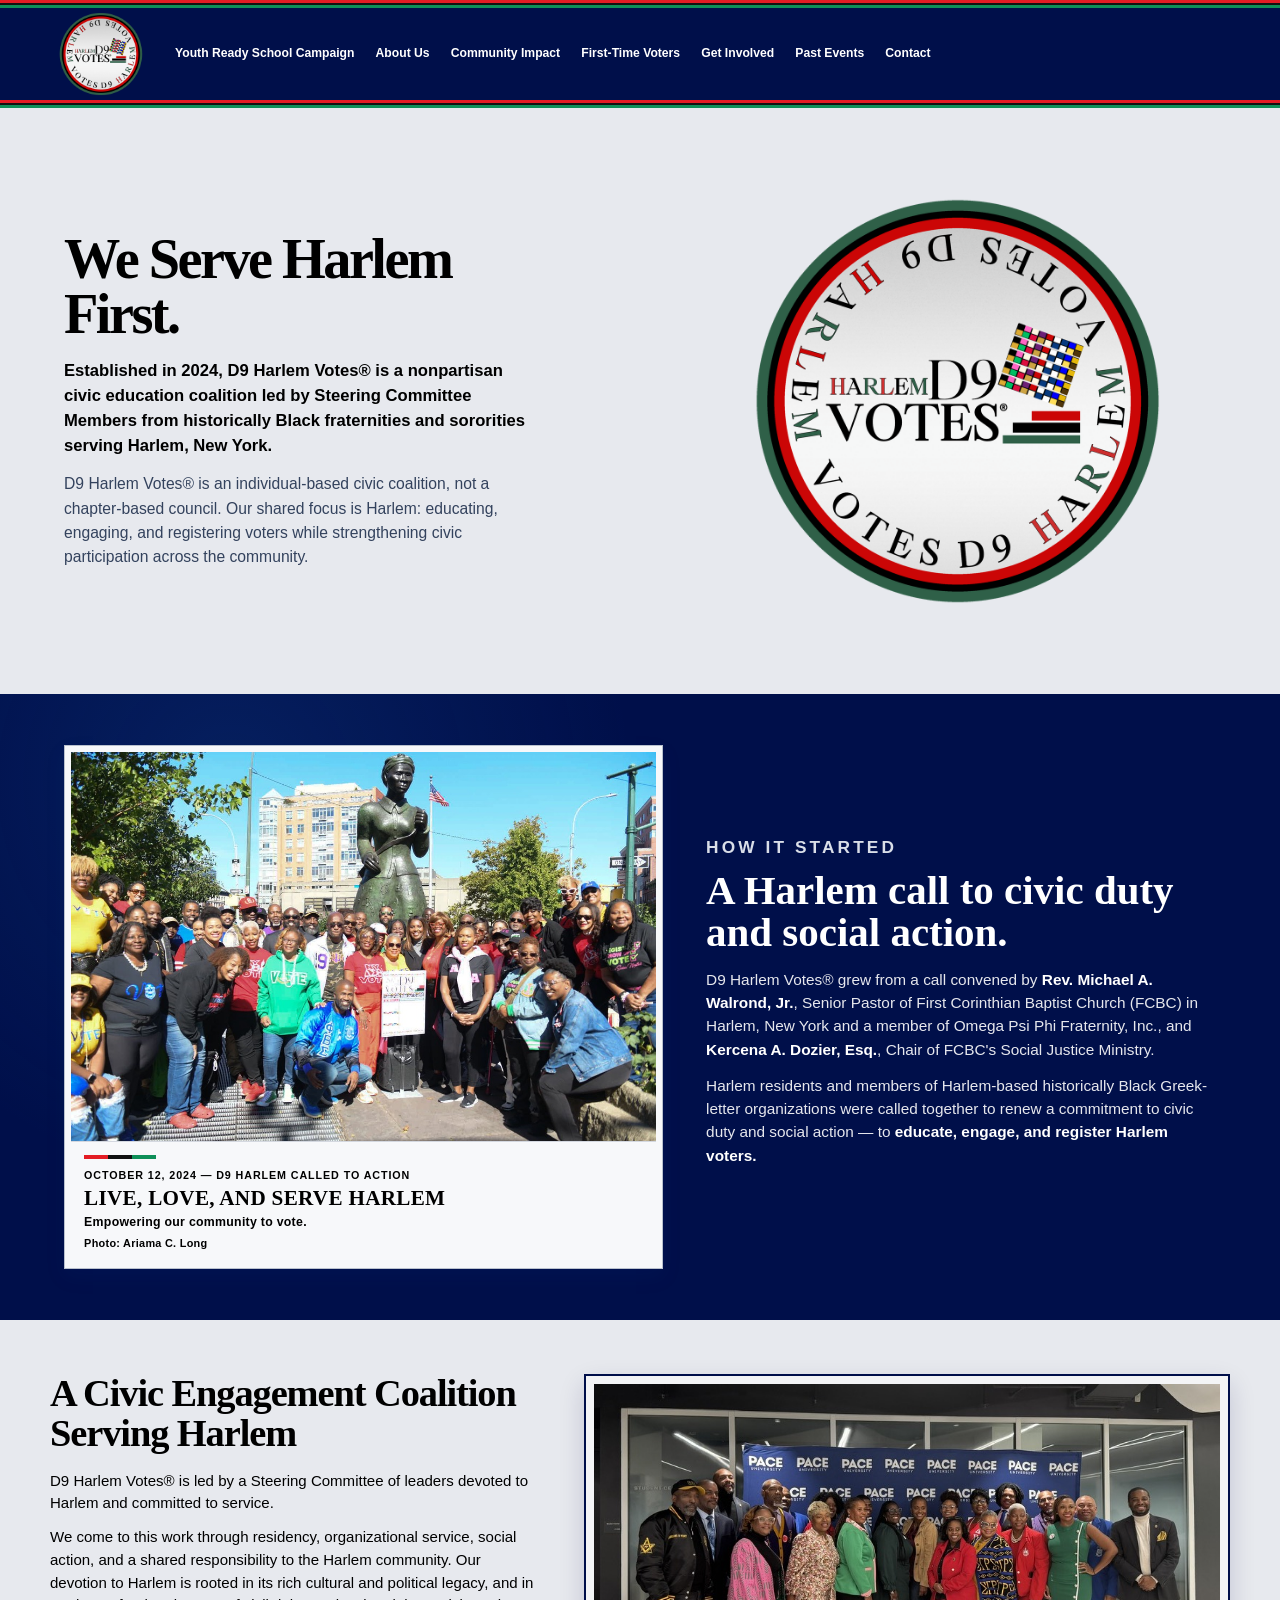
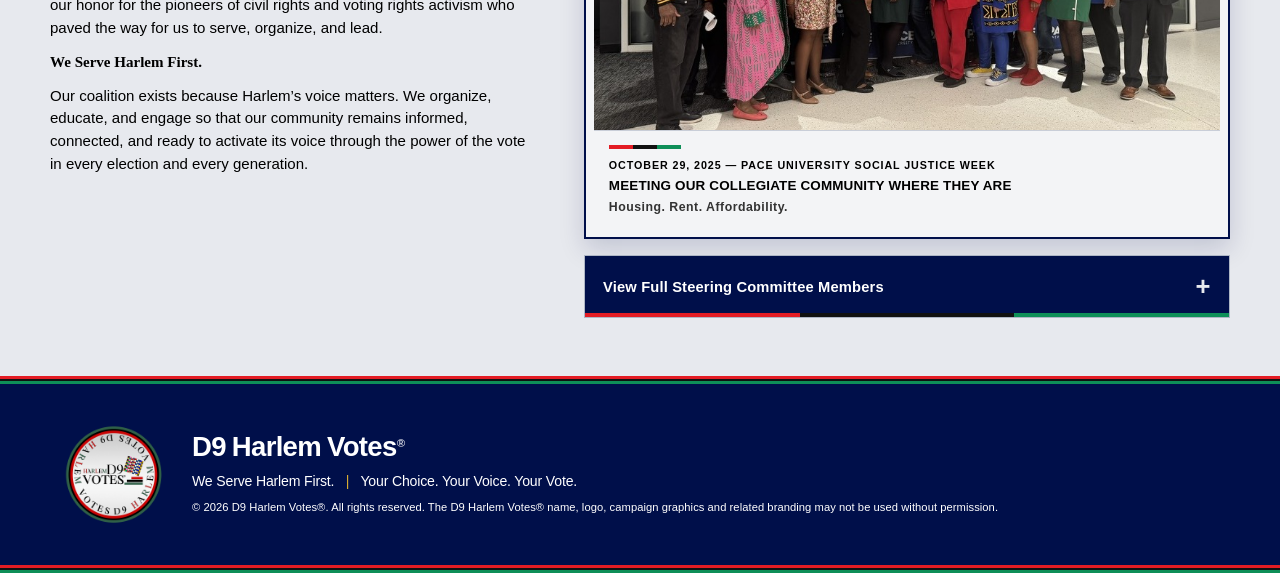
